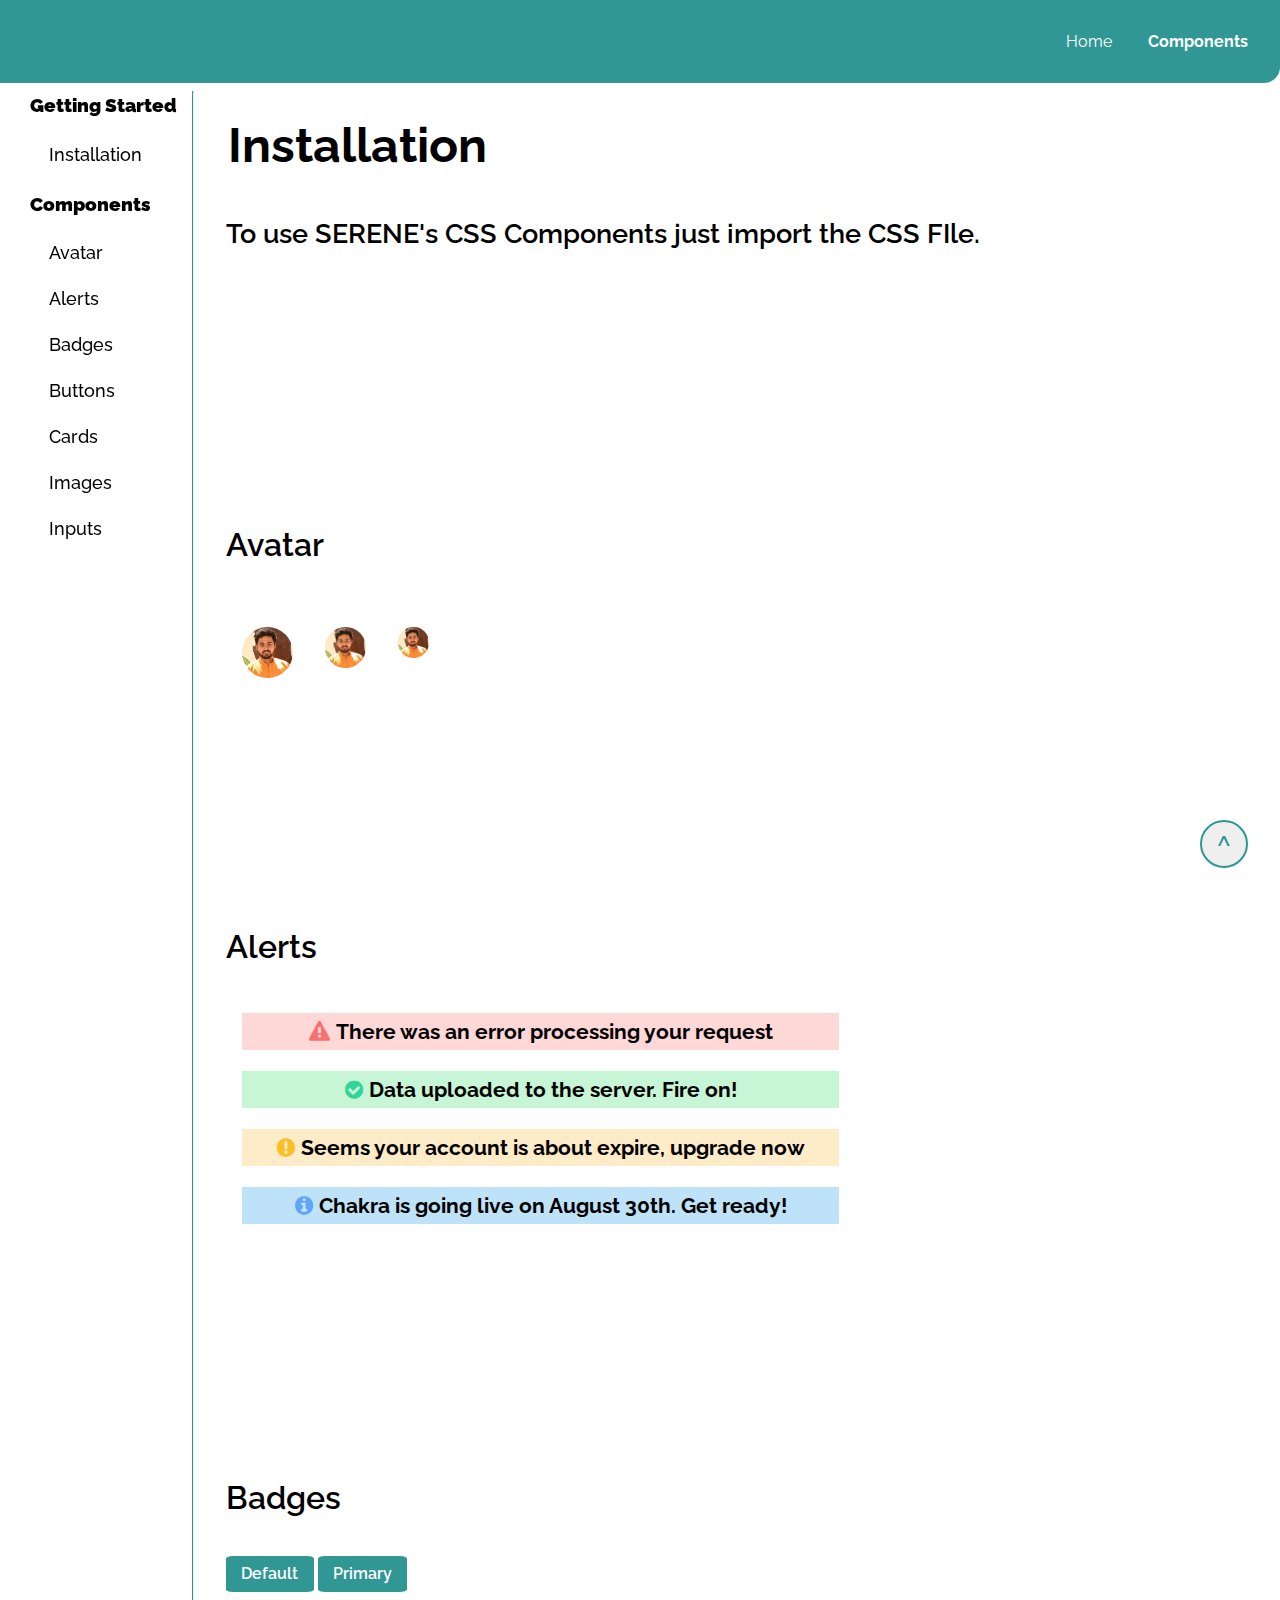
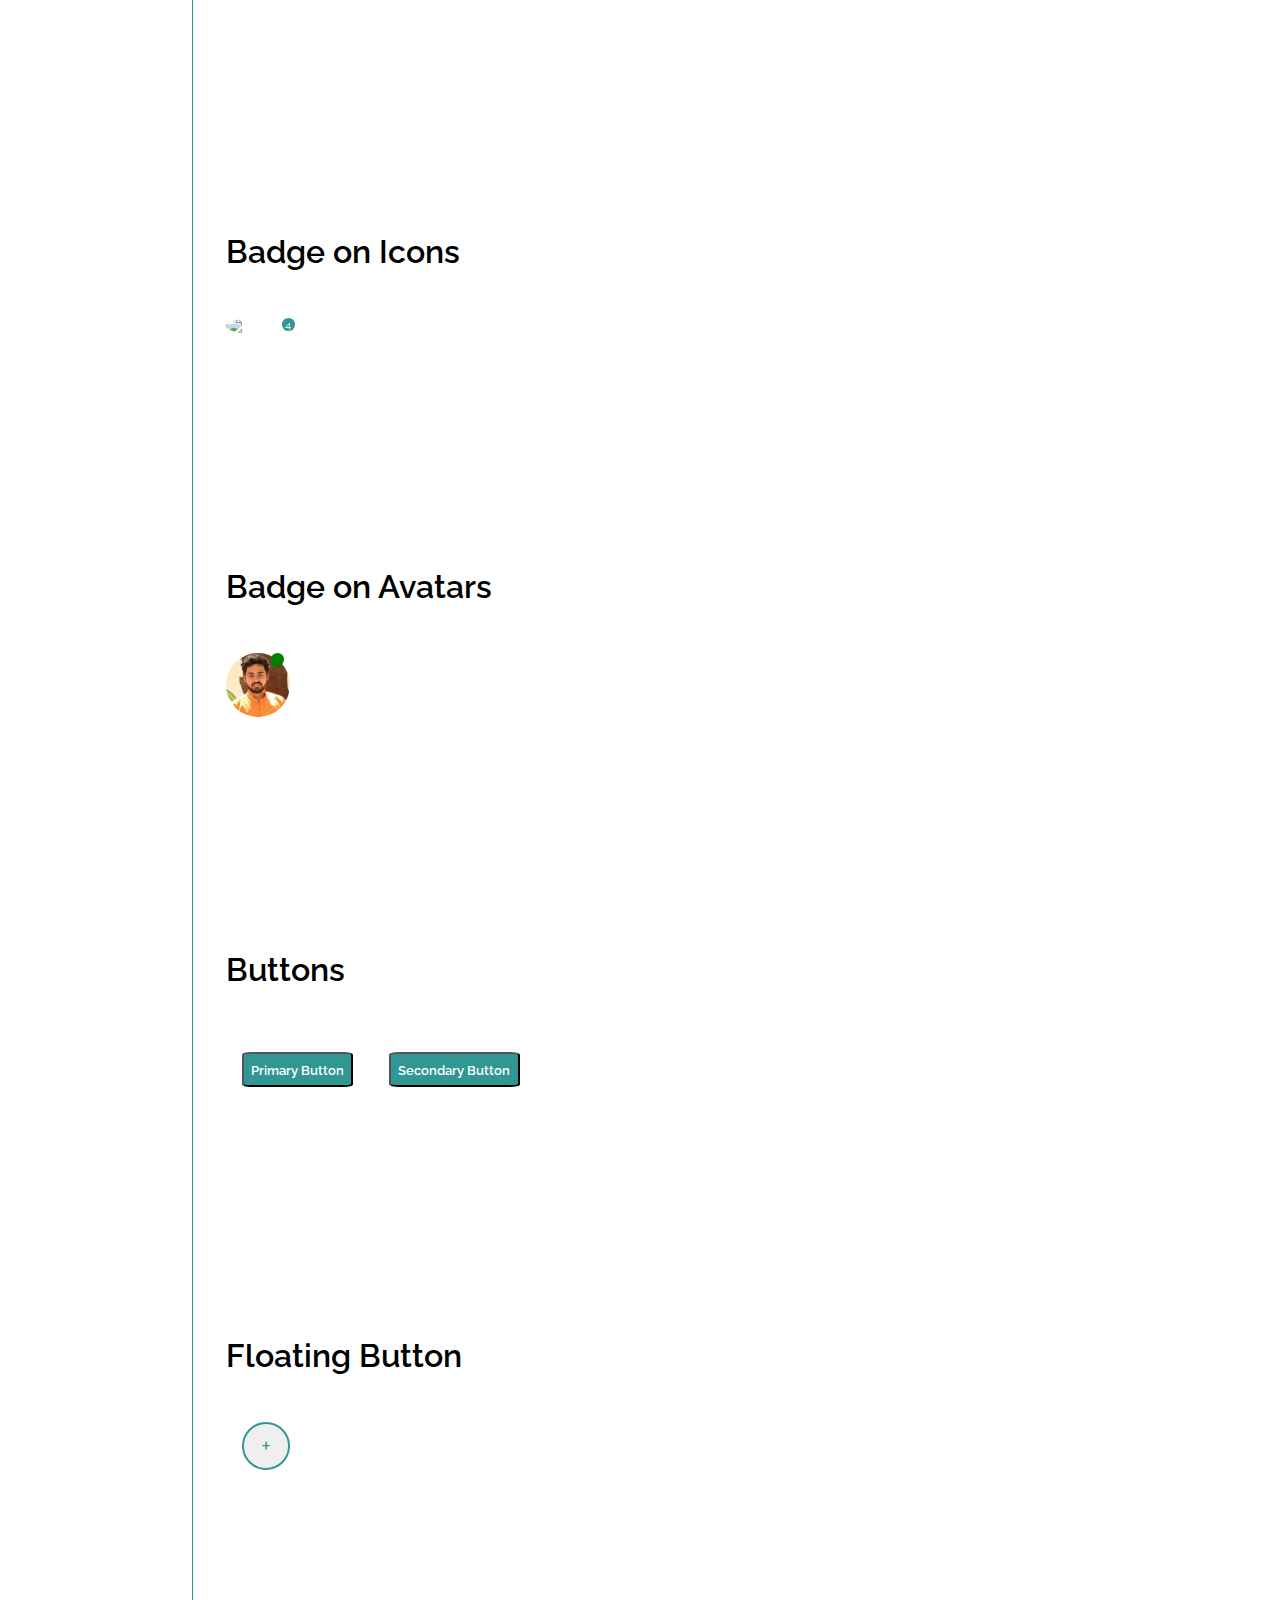
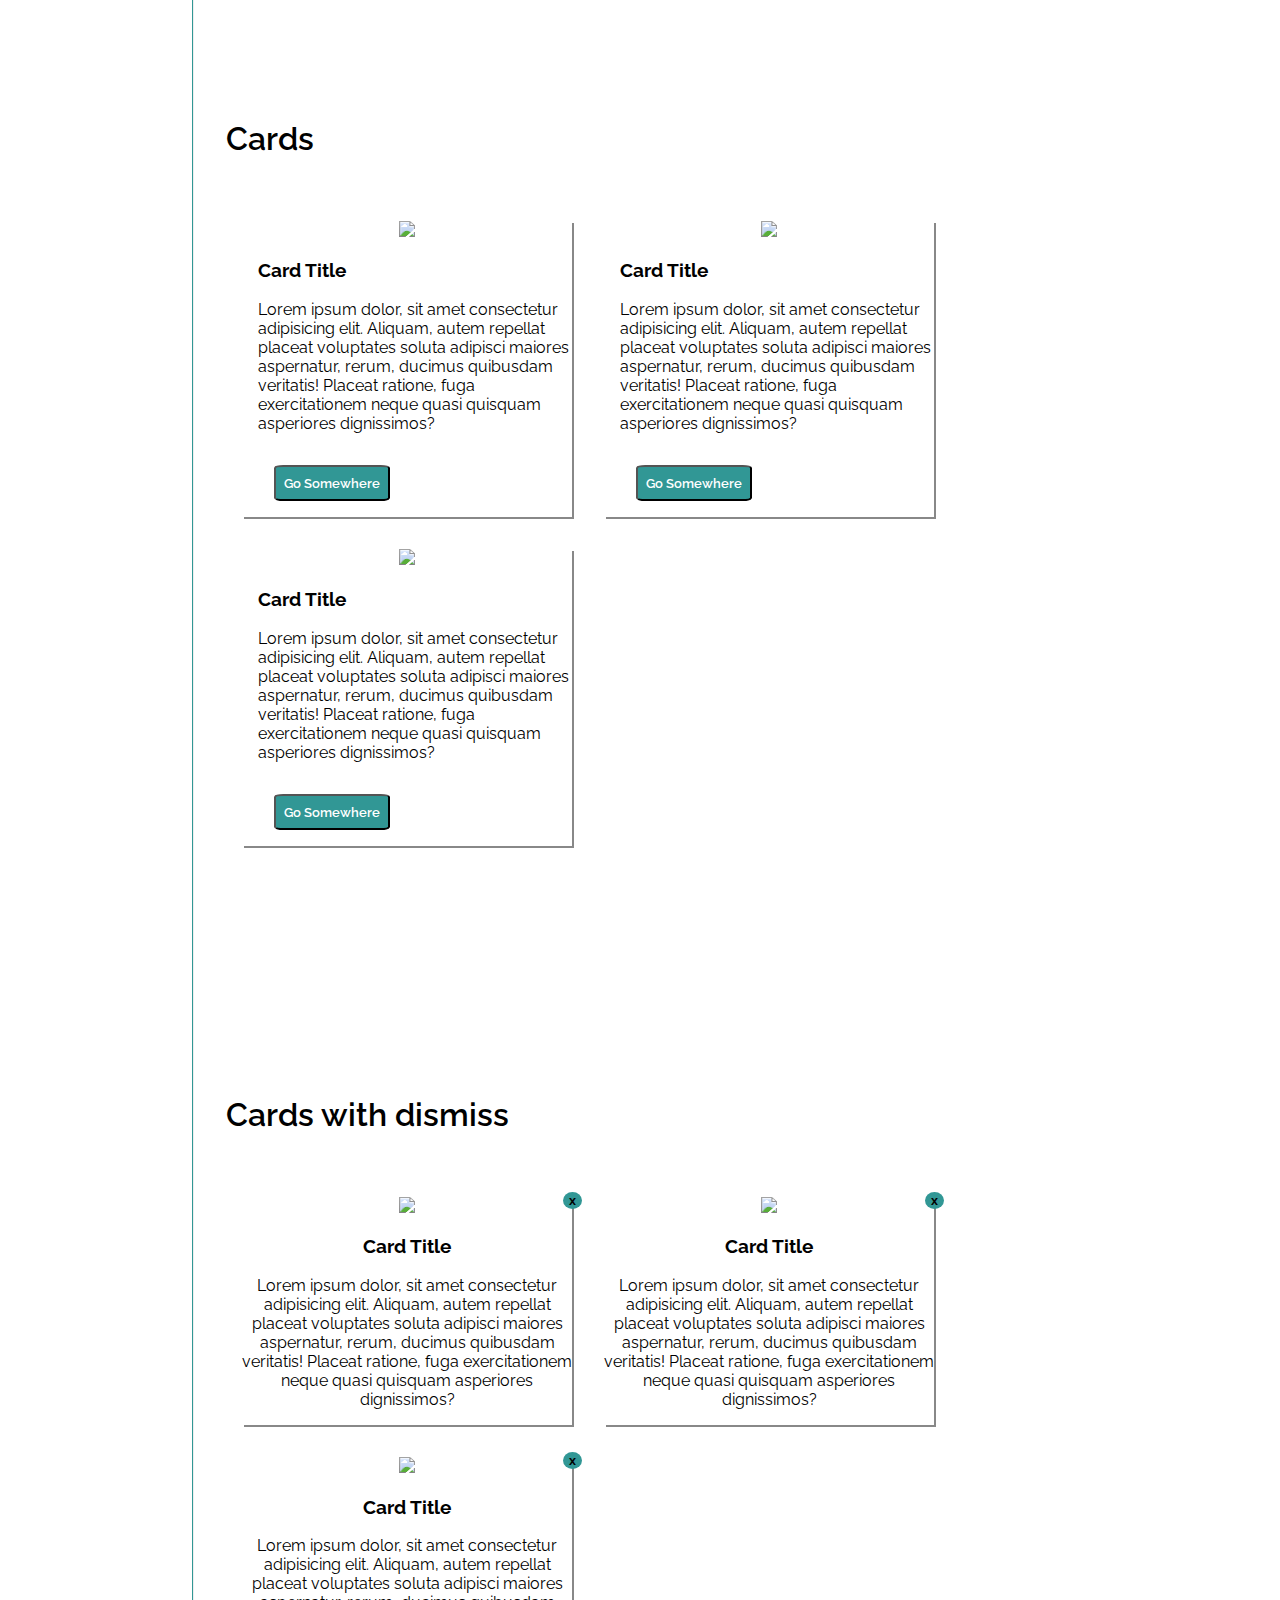
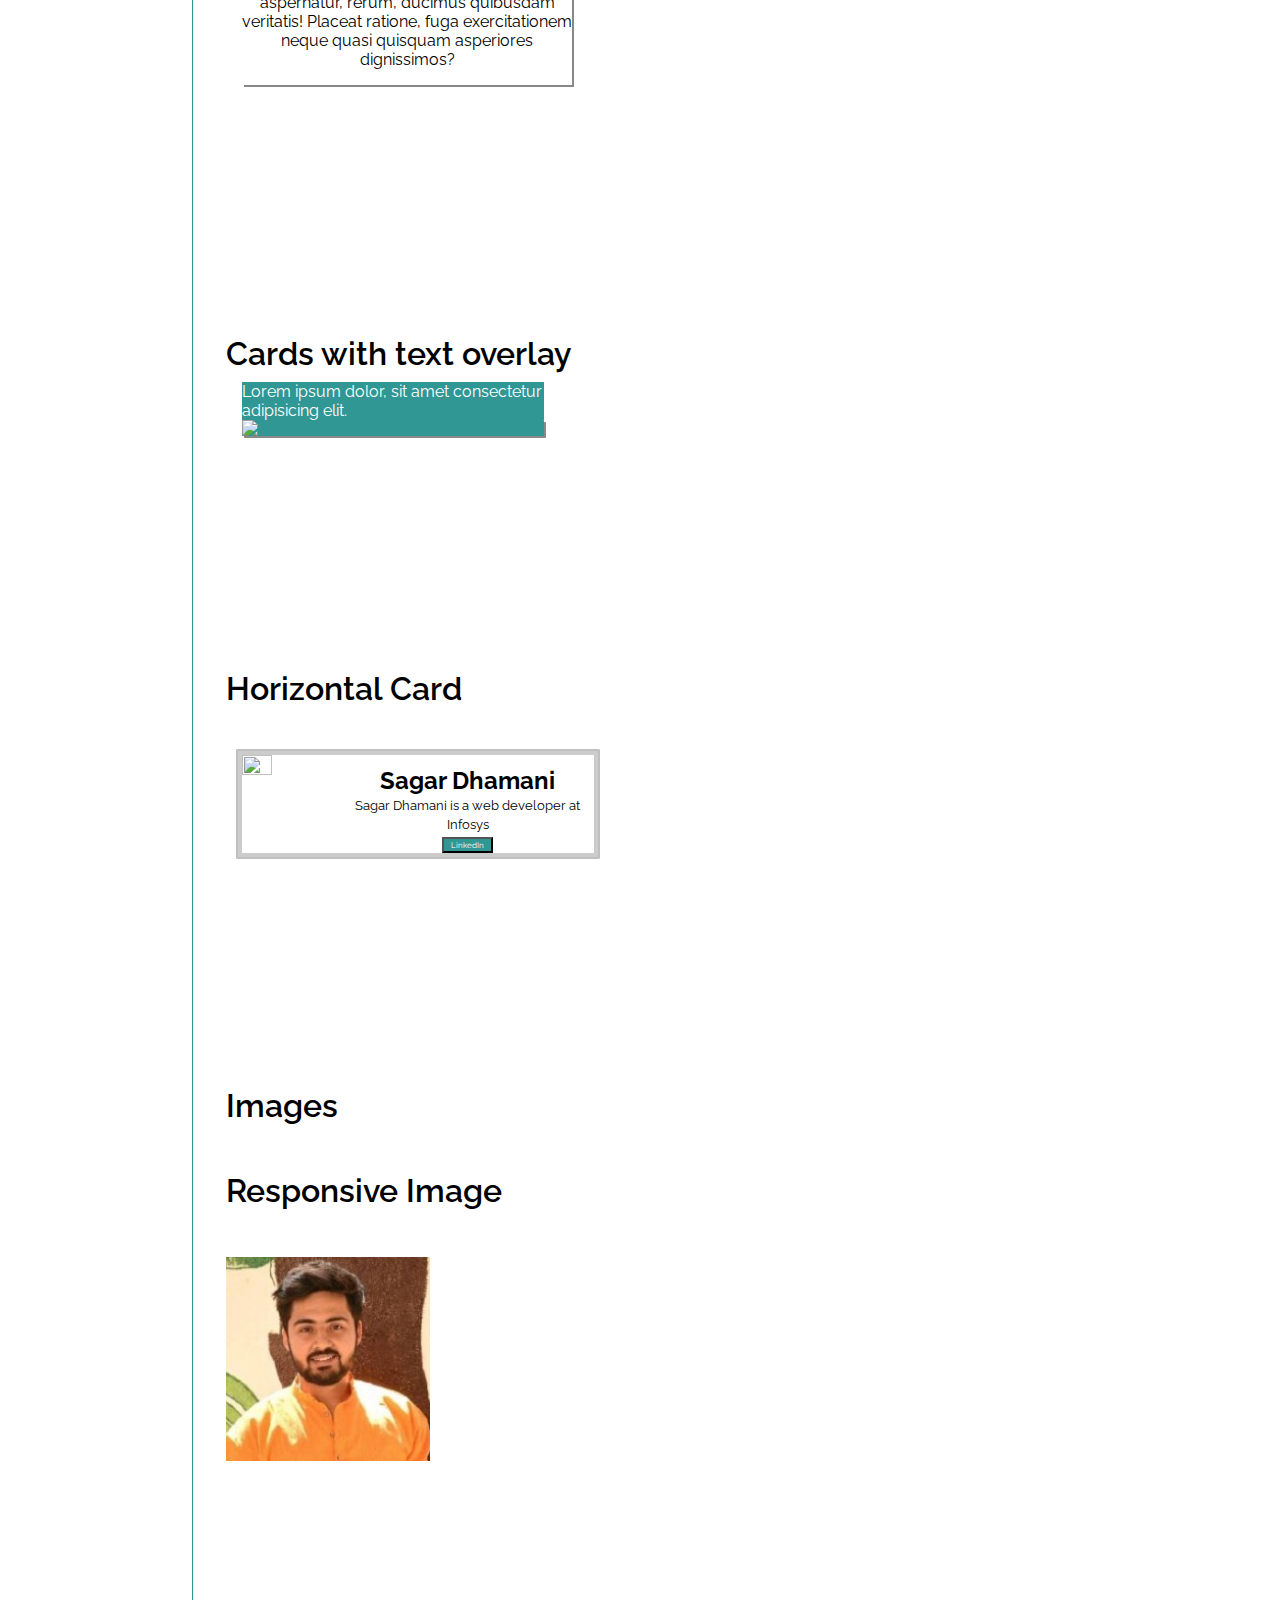
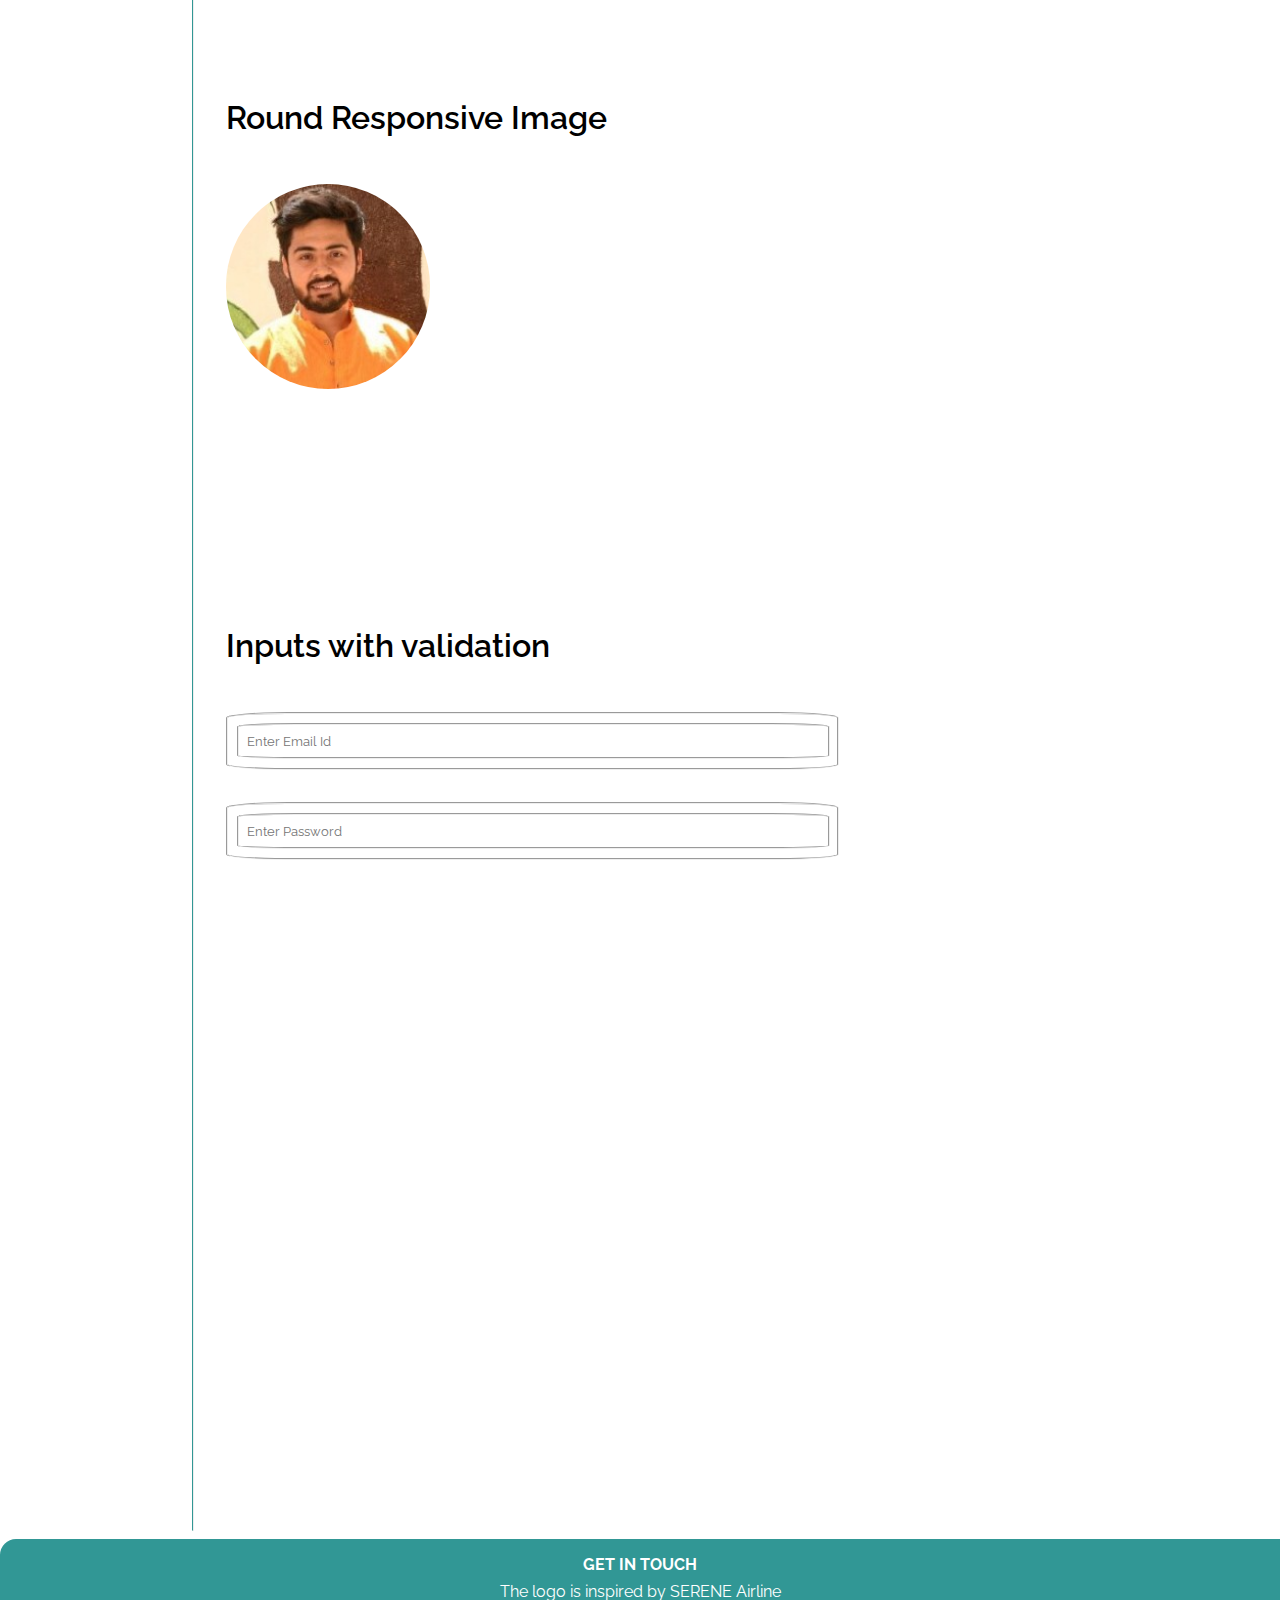
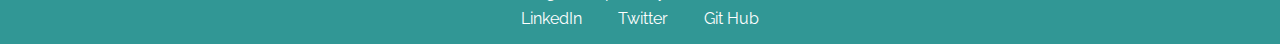
==== components.html @ 667e5117 "changed menu for desktop and mobile view" ====
<!DOCTYPE html>
<html lang="en">

<head>
  <meta charset="UTF-8" />
  <meta http-equiv="X-UA-Compatible" content="IE=edge" />
  <meta name="viewport" content="width=device-width, initial-scale=1.0" />
  <title>Components</title>
  <link href="styles.css" rel="stylesheet" />
  <link rel="stylesheet" href="https://cdnjs.cloudflare.com/ajax/libs/font-awesome/4.7.0/css/font-awesome.min.css" />
  <link rel="preconnect" href="https://fonts.gstatic.com" />
  <link href="https://fonts.googleapis.com/css2?family=Raleway:wght@300&display=swap" rel="stylesheet" />

</head>

<body>
  <div class="grid-container">
    <div class="mobile-view">
    <div class="menu"  id="menu">
      <div class="menu-heading">Getting Started</div>
      <ul class="menu-list">
        <li class="menu-list-item" id="installation">Installation</li>
      </ul>
      <div class="menu-heading">Components</div>
      <ul class="menu-list">
        <li class="menu-list-item" id="avatars">Avatar</li>
        <li class="menu-list-item" id="alerts">Alerts</li>
        <li class="menu-list-item" id="badges">Badges</li>
        <li class="menu-list-item" id="buttons">Buttons</li>
        <li class="menu-list-item" id="cards">Cards</li>
        <li class="menu-list-item" id="images">Images</li>
        <li class="menu-list-item" id="inputs">Inputs</li>
      </ul>
    </div>
  </div>
    <div class="menu"  id="menu">
      <div class="menu-heading">Getting Started</div>
      <ul class="menu-list">
        <li class="menu-list-item" id="menu-installation">Installation</li>
      </ul>
      <div class="menu-heading">Components</div>
      <ul class="menu-list">
        <li class="menu-list-item" id="menu-avatars">Avatar</li>
        <li class="menu-list-item" id="menu-alerts">Alerts</li>
        <li class="menu-list-item" id="menu-badges">Badges</li>
        <li class="menu-list-item" id="menu-buttons">Buttons</li>
        <li class="menu-list-item" id="menu-cards">Cards</li>
        <li class="menu-list-item" id="menu-images">Images</li>
        <li class="menu-list-item" id="menu-inputs">Inputs</li>
      </ul>
    </div>
    <nav class="navigation">
      <div class="container" id="ham-container" onclick="myFunction(this)">
        <div class="bar1"></div>
        <div class="bar2"></div>
        <div class="bar3"></div>
      </div>
      <ul class="list-no-bullets nav-pills">
        <li class="list-item-inline">
          <a class="link " href="/">Home</a>
        </li>
        <li class="list-item-inline">
          <a class="link link-active" href="/components.html">Components</a>
        </li> 
      </ul>
    </nav>
    <hr class="vl" width="2" size="500">
    <div class="content">
      <div class="installation">
        <h1 class="installation-heading">Installation</h1>
        <p class="installation-text">To use SERENE's CSS Components just import the CSS FIle.</p>
        <iframe class="iframes" id="myFrame"
          src="https://carbon.now.sh/embed?bg=rgba%28255%2C255%2C255%2C1%29&t=seti&wt=none&l=auto&ds=true&dsyoff=20px&dsblur=68px&wc=true&wa=false&pv=0px&ph=0px&ln=false&fl=1&fm=Hack&fs=14px&lh=133%25&si=false&es=2x&wm=false&code=%2540import%2520%2522https%253A%252F%252Fserene-ui.netlify.app%252F%252Fstyles.css%2522%253B"
          style="border:0; transform: scale(1); font-size: xx-large; color: red;;"
          sandbox="allow-scripts allow-same-origin">
        </iframe>
      </div>
      <h2 class="components-heading">Avatar</h2>

      <div class="avatars">
        <img class="avatar-xxl" src="./Images/profile-photo.jpg" />
        <img class="avatar-xl" src="./Images/profile-photo.jpg" />
        <img class="avatar-l" src="./Images/profile-photo.jpg" />
      </div>

      <iframe class="iframes"
        src="https://carbon.now.sh/embed?bg=rgba%28255%2C255%2C255%2C1%29&t=seti&wt=none&l=auto&ds=true&dsyoff=20px&dsblur=68px&wc=true&wa=false&pv=0px&ph=0px&ln=false&fl=1&fm=Hack&fs=14px&lh=133%25&si=false&es=2x&wm=false&code=%2520%2509%253Cdiv%2520class%253D%2522avatars%2522%2520%253E%250A%2520%2520%2520%2520%2520%2520%2520%2520%2520%253Cimg%2520class%253D%2522avatar-xxl%2522%2520src%253D%2522.%252FImages%252Fprofile-photo.jpg%2522%2520%252F%253E%250A%2520%2520%2520%2520%2520%2520%2520%2520%2520%253Cimg%2520class%253D%2522avatar-xl%2522%2520src%253D%2522.%252FImages%252Fprofile-photo.jpg%2522%2520%252F%253E%250A%2520%2520%2520%2520%2520%2520%2520%2520%2520%253Cimg%2520class%253D%2522avatar-l%2522%2520src%253D%2522.%252FImages%252Fprofile-photo.jpg%2522%2520%252F%253E%250A%2520%2520%2520%2520%253C%252Fdiv%253E"
        style=" border:0; transform: scale(1); overflow:hidden;"
        sandbox="allow-scripts allow-same-origin">
      </iframe>

      <h2 class="components-heading">Alerts</h2>
      <div>
        <div class="alert">
          <h3 class="alert-error">
            <i class="fa fa-exclamation-triangle" style="color: #f87171; padding-right: 1%" aria-hidden="true">
            </i>There was an error processing your request
          </h3>
        </div>
        <div class="alert">
          <h3 class="alert-success">
            <i class="fa fa-check-circle" style="color: #34d399; padding-right: 1%" aria-hidden="true"></i>Data uploaded
            to
            the server. Fire on!
          </h3>
        </div>
        <div class="alert">
          <h3 class="alert-warning">
            <i class="fa fa-exclamation-circle" style="color: #fbbf24; padding-right: 1%" aria-hidden="true"></i>Seems
            your
            account is about expire, upgrade now
          </h3>
        </div>
        <div class="alert">
          <h3 class="alert-info">
            <i class="fa fa-info-circle" style="color: #60a5fa; padding-right: 1%" aria-hidden="true"></i>Chakra is
            going
            live on August 30th. Get ready!
          </h3>
        </div>
      </div>

      <iframe class="iframes"
        src="https://carbon.now.sh/embed?bg=rgba%28255%2C255%2C255%2C1%29&t=seti&wt=none&l=auto&ds=true&dsyoff=20px&dsblur=68px&wc=true&wa=false&pv=0px&ph=0px&ln=false&fl=1&fm=Hack&fs=13.5px&lh=133%25&si=false&es=2x&wm=false&code=%2520%253Cdiv%253E%250A%2520%2520%2520%2520%2520%2520%2520%2520%253Cdiv%2520class%253D%2522alert%2522%253E%250A%2520%2520%2520%2520%2520%2520%2520%2520%2520%2520%253Ch3%2520class%253D%2522alert-error%2522%253E%250A%2520%2520%2520%2520%2520%2520%2520%2520%2520%2520%2520%2520%253Ci%2520class%253D%2522fa%2520fa-exclamation-triangle%2522%2520style%253D%2522color%253A%2520%2523f87171%253B%2520padding-right%253A%25201%2525%2522%2520aria-hidden%253D%2522true%2522%253E%250A%2520%2520%2520%2520%2520%2520%2520%2520%2520%2520%2520%2520%253C%252Fi%253EThere%2520was%2520an%2520error%2520processing%2520your%2520request%250A%2520%2520%2520%2520%2520%2520%2520%2520%2520%2520%253C%252Fh3%253E%250A%2520%2520%2520%2520%2520%2520%2520%2520%253C%252Fdiv%253E%250A%2520%2520%2520%2520%2520%2520%2520%2520%253Cdiv%2520class%253D%2522alert%2522%253E%250A%2520%2520%2520%2520%2520%2520%2520%2520%2520%2520%253Ch3%2520class%253D%2522alert-success%2522%253E%250A%2520%2520%2520%2520%2520%2520%2520%2520%2520%2520%2520%2520%253Ci%2520class%253D%2522fa%2520fa-check-circle%2522%2520style%253D%2522color%253A%2520%252334d399%253B%2520padding-right%253A%25201%2525%2522%2520aria-hidden%253D%2522true%2522%253E%253C%252Fi%253EData%2520uploaded%250A%2520%2520%2520%2520%2520%2520%2520%2520%2520%2520%2520%2520to%250A%2520%2520%2520%2520%2520%2520%2520%2520%2520%2520%2520%2520the%2520server.%2520Fire%2520on%21%250A%2520%2520%2520%2520%2520%2520%2520%2520%2520%2520%253C%252Fh3%253E%250A%2520%2520%2520%2520%2520%2520%2520%2520%253C%252Fdiv%253E%250A%2520%2520%2520%2520%2520%2520%2520%2520%253Cdiv%2520class%253D%2522alert%2522%253E%250A%2520%2520%2520%2520%2520%2520%2520%2520%2520%2520%253Ch3%2520class%253D%2522alert-warning%2522%253E%250A%2520%2520%2520%2520%2520%2520%2520%2520%2520%2520%2520%2520%253Ci%2520class%253D%2522fa%2520fa-exclamation-circle%2522%2520style%253D%2522color%253A%2520%2523fbbf24%253B%2520padding-right%253A%25201%2525%2522%2520aria-hidden%253D%2522true%2522%253E%253C%252Fi%253ESeems%250A%2520%2520%2520%2520%2520%2520%2520%2520%2520%2520%2520%2520your%250A%2520%2520%2520%2520%2520%2520%2520%2520%2520%2520%2520%2520account%2520is%2520about%2520expire%252C%2520upgrade%2520now%250A%2520%2520%2520%2520%2520%2520%2520%2520%2520%2520%253C%252Fh3%253E%250A%2520%2520%2520%2520%2520%2520%2520%2520%253C%252Fdiv%253E%250A%2520%2520%2520%2520%2520%2520%2520%2520%253Cdiv%2520class%253D%2522alert%2522%253E%250A%2520%2520%2520%2520%2520%2520%2520%2520%2520%2520%253Ch3%2520class%253D%2522alert-info%2522%253E%250A%2520%2520%2520%2520%2520%2520%2520%2520%2520%2520%2520%2520%253Ci%2520class%253D%2522fa%2520fa-info-circle%2522%2520style%253D%2522color%253A%2520%252360a5fa%253B%2520padding-right%253A%25201%2525%2522%2520aria-hidden%253D%2522true%2522%253E%253C%252Fi%253EChakra%2520is%250A%2520%2520%2520%2520%2520%2520%2520%2520%2520%2520%2520%2520going%250A%2520%2520%2520%2520%2520%2520%2520%2520%2520%2520%2520%2520live%2520on%2520August%252030th.%2520Get%2520ready%21%250A%2520%2520%2520%2520%2520%2520%2520%2520%2520%2520%253C%252Fh3%253E%250A%2520%2520%2520%2520%2520%2520%2520%2520%253C%252Fdiv%253E%250A%2520%2520%2520%2520%2520%2520%253C%252Fdiv%253E"
        style=" border:0; transform: scale(1); overflow:hidden;"
        sandbox="allow-scripts allow-same-origin">
      </iframe>


      <h2 class="components-heading">Badges</h2>

      <div>
        <div class="badges">
          <span class="badge">Default</span>
          <span class="badge">Primary</span>
        </div>

        <iframe class="iframes"
          src="https://carbon.now.sh/embed?bg=rgba%28255%2C255%2C255%2C1%29&t=seti&wt=none&l=auto&ds=true&dsyoff=20px&dsblur=68px&wc=true&wa=false&pv=0px&ph=0px&ln=false&fl=1&fm=Hack&fs=14px&lh=133%25&si=false&es=2x&wm=false&code=%2509%2509%253Cdiv%253E%250A%2520%2520%2520%2520%2520%2520%2520%2520%2520%2520%253Cspan%2520class%253D%2522badge%2522%253EDefault%253C%252Fspan%253E%250A%2520%2520%2520%2520%2520%2520%2520%2520%2520%2520%253Cspan%2520class%253D%2522badge%2522%253EPrimary%253C%252Fspan%253E%250A%2520%2520%2520%2520%2520%2520%2520%2520%253C%252Fdiv%253E"
          style=" border:0; transform: scale(1); overflow:hidden; height:75x"
          sandbox="allow-scripts allow-same-origin">
        </iframe>
      </div>


      <h2 class="components-heading">Badge on Icons</h2>


      <div class="badge-div">
        <img class="badge-icons" src="Images/icons8_shopping_cart_50px_1.png" />
        <span class="badge-on-icon">4</span>
      </div>
      <iframe class="iframes"
        src="https://carbon.now.sh/embed?bg=rgba%28255%2C255%2C255%2C1%29&t=seti&wt=none&l=auto&ds=true&dsyoff=20px&dsblur=68px&wc=true&wa=false&pv=0px&ph=0px&ln=false&fl=1&fm=Hack&fs=14px&lh=133%25&si=false&es=2x&wm=false&code=%2520%2520%2520%2509%2509%250A%2520%2520%2520%2520%2520%2520%2520%2520%2520%2520%253Cdiv%2520class%253D%2522badge-div%2522%253E%250A%2520%2520%2520%2520%2520%2520%2520%2520%2520%2520%2520%2520%253Cimg%2520class%253D%2522badge-icon%2520src%253D%2522Images%252Ficons8_shopping_cart_50px_1.png%2522%2520%252F%253E%250A%2520%2520%2520%2520%2520%2520%2520%2520%2520%2520%2520%2520%253Cspan%2520class%253D%2522badge-on-icon%2522%253E4%253C%252Fspan%253E%250A%2520%2520%2520%2520%2520%2520%2520%2520%2520%2520%253C%252Fdiv%253E%250A%2520%2520%2520%2520%2520%2520%2520%2520"
        style=" border:0; transform: scale(1); overflow:hidden;"
        sandbox="allow-scripts allow-same-origin">
      </iframe>



      <h2 class="components-heading">Badge on Avatars</h2>
      <div>
        <div class="badge-div">
          <img class="badge-icons" src="Images/profile-photo.jpg" />
          <span class="online-badge-on-icon">o</span>
        </div>

        <iframe class="iframes"
          src="https://carbon.now.sh/embed?bg=rgba%28255%2C255%2C255%2C1%29&t=seti&wt=none&l=auto&ds=true&dsyoff=20px&dsblur=68px&wc=true&wa=false&pv=0px&ph=0px&ln=false&fl=1&fm=Hack&fs=14px&lh=133%25&si=false&es=2x&wm=false&code=%2520%2520%2520%2509%2509%250A%2520%2520%2520%2520%2520%2520%2520%2520%2520%253Cdiv%2520class%253D%2522badge-div%2522%253E%250A%2520%2520%2520%2520%2520%2520%2520%2520%2520%2520%2520%2520%253Cimg%2520class%253D%2522badge-icons%2522%2520src%253D%2522Images%252Fprofile-photo.jpg%2522%2520%252F%253E%250A%2520%2520%2520%2520%2520%2520%2520%2520%2520%2520%2520%2520%253Cspan%2520class%253D%2522online-badge-on-icon%2522%253Eo%253C%252Fspan%253E%250A%2520%2520%2520%2520%2520%2520%2520%2520%2520%2520%253C%252Fdiv%253E%250A%2520%2520%2520%2520%2520%2520%2520%2520"
          style=" border:0; transform: scale(1); overflow:hidden;"
          sandbox="allow-scripts allow-same-origin">
        </iframe>
      </div>

      <h2 class="components-heading">Buttons</h2>
      <div>
        <button class="btn primary-button">Primary Button</button>
        <button class="btn seconday-button">Secondary Button</button>
      </div>

      <iframe class="iframes"
        src="https://carbon.now.sh/embed?bg=rgba%28255%2C255%2C255%2C1%29&t=seti&wt=none&l=auto&ds=true&dsyoff=20px&dsblur=68px&wc=true&wa=false&pv=0px&ph=0px&ln=false&fl=1&fm=Hack&fs=14px&lh=133%25&si=false&es=2x&wm=false&code=%2509%2509%253Cdiv%253E%250A%2520%2520%2520%2520%2520%2520%2520%2520%2520%2520%253Cbutton%2520class%253D%2522btn%2520primary-button%2522%253EPrimary%2520Button%253C%252Fbutton%253E%250A%2520%2520%2520%2520%2520%2520%2520%2520%2520%2520%253Cbutton%2520class%253D%2522btn%2520seconday-button%2522%253ESecondary%2520Button%253C%252Fbutton%253E%250A%2520%2520%2520%2520%2520%2520%2520%2520%253C%252Fdiv%253E"
        style=" border:0; transform: scale(1); overflow:hidden;"
        sandbox="allow-scripts allow-same-origin">
      </iframe>

      <h2 class="components-heading">Floating Button</h2>

      <div>
        <div class="floating-div">
          <button class="floating-button">+</button>
        </div>

        <iframe class="iframes"
          src="https://carbon.now.sh/embed?bg=rgba%28255%2C255%2C255%2C1%29&t=seti&wt=none&l=auto&ds=true&dsyoff=20px&dsblur=68px&wc=true&wa=false&pv=0px&ph=0px&ln=false&fl=1&fm=Hack&fs=14px&lh=133%25&si=false&es=2x&wm=false&code=%2520%2509%2509%253Cdiv%2520class%253D%2522floating-div%2522%253E%250A%2520%2520%2520%2520%2520%2520%2520%2520%2520%2520%253Cbutton%2520class%253D%2522floating-button%2522%253E%252B%253C%252Fbutton%253E%250A%2520%2520%2520%2520%2520%2520%2520%2520%253C%252Fdiv%253E"
          style=" border:0; transform: scale(1); overflow:hidden;"
          sandbox="allow-scripts allow-same-origin">
        </iframe>
      </div>

      <h2 class="components-heading">Cards</h2>

      <div class="cards">
        <div class="card">
          <img class="card-image" src="https://picsum.photos/id/237/536/354">
          <div class="card-content">
            <h3>Card Title</h3>
            <p class="card-data">Lorem ipsum dolor, sit amet consectetur adipisicing elit. Aliquam, autem repellat
              placeat
              voluptates soluta adipisci maiores aspernatur, rerum, ducimus quibusdam veritatis! Placeat ratione, fuga
              exercitationem neque quasi quisquam asperiores dignissimos?</p>
            <button class="btn card-button">Go Somewhere</button>
          </div>

        </div>
        <div class="card">
          <img class="card-image" src="https://picsum.photos/id/237/536/354">
          <div class="card-content">
            <h3>Card Title</h3>
            <p class="card-data">Lorem ipsum dolor, sit amet consectetur adipisicing elit. Aliquam, autem repellat
              placeat
              voluptates soluta adipisci maiores aspernatur, rerum, ducimus quibusdam veritatis! Placeat ratione, fuga
              exercitationem neque quasi quisquam asperiores dignissimos?</p>
            <button class="btn card-button">Go Somewhere</button>
          </div>
        </div>

        <div class="card">
          <img class="card-image" src="https://picsum.photos/id/237/536/354">
          <div class="card-content">
            <h3>Card Title</h3>
            <p class="card-data">Lorem ipsum dolor, sit amet consectetur adipisicing elit. Aliquam, autem repellat
              placeat
              voluptates soluta adipisci maiores aspernatur, rerum, ducimus quibusdam veritatis! Placeat ratione, fuga
              exercitationem neque quasi quisquam asperiores dignissimos?</p>
            <button class="btn card-button">Go Somewhere</button>
          </div>
        </div>
      </div>

      <iframe class="iframes"
        src="https://carbon.now.sh/embed?bg=rgba%28255%2C255%2C255%2C1%29&t=seti&wt=none&l=auto&ds=true&dsyoff=20px&dsblur=68px&wc=true&wa=false&pv=0px&ph=0px&ln=false&fl=1&fm=Hack&fs=13.5px&lh=133%25&si=false&es=2x&wm=false&code=%2520%2509%2520%2520%2520%253Cdiv%2520class%253D%2522cards%2522%253E%250A%2520%2520%2520%2520%2520%2520%2520%2520%253Cdiv%2520class%253D%2522card%2522%253E%250A%2520%2520%2520%2520%2520%2520%2520%2520%2520%2520%253Cimg%2520class%253D%2522card-image%2522%2520src%253D%2522https%253A%252F%252Fpicsum.photos%252Fid%252F237%252F536%252F354%2522%253E%250A%2520%2520%2520%2520%2520%2520%2520%2520%2520%2520%253Cdiv%2520class%253D%2522card-content%2522%253E%250A%2520%2520%2520%2520%2520%2520%2520%2520%2520%2520%2520%2520%253Ch3%253ECard%2520Title%253C%252Fh3%253E%250A%2520%2520%2520%2520%2520%2520%2520%2520%2520%2520%2520%2520%253Cp%2520class%253D%2522card-data%2522%253ELorem%2520ipsum%2520dolor%252C%2520sit%2520amet%2520consectetur%2520adipisicing%2520elit.%2520Aliquam%252C%2520autem%2520repellat%250A%2520%2520%2520%2520%2520%2520%2520%2520%2520%2520%2520%2520%2520%2520placeat%250A%2520%2520%2520%2520%2520%2520%2520%2520%2520%2520%2520%2520%2520%2520voluptates%2520soluta%2520adipisci%2520maiores%2520aspernatur%252C%2520rerum%252C%2520ducimus%2520quibusdam%2520veritatis%21%2520Placeat%2520ratione%252C%2520fuga%250A%2520%2520%2520%2520%2520%2520%2520%2520%2520%2520%2520%2520%2520%2520exercitationem%2520neque%2520quasi%2520quisquam%2520asperiores%2520dignissimos%253F%253C%252Fp%253E%250A%2520%2520%2520%2520%2520%2520%2520%2520%2520%2520%2520%2520%253Cbutton%2520class%253D%2522btn%2520card-button%2522%253EGo%2520Somewhere%253C%252Fbutton%253E%250A%2520%2520%2520%2520%2520%2520%2520%2520%2520%2520%253C%252Fdiv%253E%250A%250A%2520%2520%2520%2520%2520%2520%2520%2520%253C%252Fdiv%253E%250A%2520%2520%2520%2520%2520%2520%2520%2520%253Cdiv%2520class%253D%2522card%2522%253E%250A%2520%2520%2520%2520%2520%2520%2520%2520%2520%2520%253Cimg%2520class%253D%2522card-image%2522%2520src%253D%2522https%253A%252F%252Fpicsum.photos%252Fid%252F237%252F536%252F354%2522%253E%250A%2520%2520%2520%2520%2520%2520%2520%2520%2520%2520%253Cdiv%2520class%253D%2522card-content%2522%253E%250A%2520%2520%2520%2520%2520%2520%2520%2520%2520%2520%2520%2520%253Ch3%253ECard%2520Title%253C%252Fh3%253E%250A%2520%2520%2520%2520%2520%2520%2520%2520%2520%2520%2520%2520%253Cp%2520class%253D%2522card-data%2522%253ELorem%2520ipsum%2520dolor%252C%2520sit%2520amet%2520consectetur%2520adipisicing%2520elit.%2520Aliquam%252C%2520autem%2520repellat%250A%2520%2520%2520%2520%2520%2520%2520%2520%2520%2520%2520%2520%2520%2520placeat%250A%2520%2520%2520%2520%2520%2520%2520%2520%2520%2520%2520%2520%2520%2520voluptates%2520soluta%2520adipisci%2520maiores%2520aspernatur%252C%2520rerum%252C%2520ducimus%2520quibusdam%2520veritatis%21%2520Placeat%2520ratione%252C%2520fuga%250A%2520%2520%2520%2520%2520%2520%2520%2520%2520%2520%2520%2520%2520%2520exercitationem%2520neque%2520quasi%2520quisquam%2520asperiores%2520dignissimos%253F%253C%252Fp%253E%250A%2520%2520%2520%2520%2520%2520%2520%2520%2520%2520%2520%2520%253Cbutton%2520class%253D%2522btn%2520card-button%2522%253EGo%2520Somewhere%253C%252Fbutton%253E%250A%2520%2520%2520%2520%2520%2520%2520%2520%2520%2520%253C%252Fdiv%253E%250A%2520%2520%2520%2520%2520%2520%2520%2520%253C%252Fdiv%253E%250A%250A%2520%2520%2520%2520%2520%2520%2520%2520%253Cdiv%2520class%253D%2522card%2522%253E%250A%2520%2520%2520%2520%2520%2520%2520%2520%2520%2520%253Cimg%2520class%253D%2522card-image%2522%2520src%253D%2522https%253A%252F%252Fpicsum.photos%252Fid%252F237%252F536%252F354%2522%253E%250A%2520%2520%2520%2520%2520%2520%2520%2520%2520%2520%253Cdiv%2520class%253D%2522card-content%2522%253E%250A%2520%2520%2520%2520%2520%2520%2520%2520%2520%2520%2520%2520%253Ch3%253ECard%2520Title%253C%252Fh3%253E%250A%2520%2520%2520%2520%2520%2520%2520%2520%2520%2520%2520%2520%253Cp%2520class%253D%2522card-data%2522%253ELorem%2520ipsum%2520dolor%252C%2520sit%2520amet%2520consectetur%2520adipisicing%2520elit.%2520Aliquam%252C%2520autem%2520repellat%250A%2520%2520%2520%2520%2520%2520%2520%2520%2520%2520%2520%2520%2520%2520placeat%250A%2520%2520%2520%2520%2520%2520%2520%2520%2520%2520%2520%2520%2520%2520voluptates%2520soluta%2520adipisci%2520maiores%2520aspernatur%252C%2520rerum%252C%2520ducimus%2520quibusdam%2520veritatis%21%2520Placeat%2520ratione%252C%2520fuga%250A%2520%2520%2520%2520%2520%2520%2520%2520%2520%2520%2520%2520%2520%2520exercitationem%2520neque%2520quasi%2520quisquam%2520asperiores%2520dignissimos%253F%253C%252Fp%253E%250A%2520%2520%2520%2520%2520%2520%2520%2520%2520%2520%2520%2520%253Cbutton%2520class%253D%2522btn%2520card-button%2522%253EGo%2520Somewhere%253C%252Fbutton%253E%250A%2520%2520%2520%2520%2520%2520%2520%2520%2520%2520%253C%252Fdiv%253E%250A%2520%2520%2520%2520%2520%2520%2520%2520%253C%252Fdiv%253E%250A%2520%2520%2520%2520%2520%2520%253C%252Fdiv%253E"
        style=" border:0; transform: scale(1); overflow:hidden;"
        sandbox="allow-scripts allow-same-origin">
      </iframe>

      <h2 class="components-heading">Cards with dismiss</h2>

      <div class="cards">
        <div class="card">
          <button class="card-dismiss-btn">x</button>
          <img class="card-image" src="https://picsum.photos/id/237/536/354">
          <div>
            <h3 class="card-title">Card Title</h3>
            <p class="card-data">Lorem ipsum dolor, sit amet consectetur adipisicing elit. Aliquam, autem repellat
              placeat
              voluptates soluta adipisci maiores aspernatur, rerum, ducimus quibusdam veritatis! Placeat ratione, fuga
              exercitationem neque quasi quisquam asperiores dignissimos?</p>
          </div>
        </div>

        <div class="card">
          <button class="card-dismiss-btn">x</button>
          <img class="card-image" src="https://picsum.photos/id/237/536/354">
          <div>
            <h3 class="card-title">Card Title</h3>
            <p class="card-data">Lorem ipsum dolor, sit amet consectetur adipisicing elit. Aliquam, autem repellat
              placeat
              voluptates soluta adipisci maiores aspernatur, rerum, ducimus quibusdam veritatis! Placeat ratione, fuga
              exercitationem neque quasi quisquam asperiores dignissimos?</p>
          </div>
        </div>

        <div class="card">
          <button class="card-dismiss-btn">x</button>
          <img class="card-image" src="https://picsum.photos/id/237/536/354">
          <div>
            <h3 class="card-title">Card Title</h3>
            <p class="card-data">Lorem ipsum dolor, sit amet consectetur adipisicing elit. Aliquam, autem repellat
              placeat
              voluptates soluta adipisci maiores aspernatur, rerum, ducimus quibusdam veritatis! Placeat ratione, fuga
              exercitationem neque quasi quisquam asperiores dignissimos?</p>
          </div>
        </div>

      </div>

      <iframe class="iframes"
        src="https://carbon.now.sh/embed?bg=rgba%28255%2C255%2C255%2C1%29&t=seti&wt=none&l=auto&ds=true&dsyoff=20px&dsblur=68px&wc=true&wa=false&pv=0px&ph=0px&ln=false&fl=1&fm=Hack&fs=13.5px&lh=133%25&si=false&es=2x&wm=false&code=%2520%2520%2520%2520%2520%253Cdiv%2520class%253D%2522cards%2522%253E%250A%2520%2520%2520%2520%2520%2520%2520%2520%253Cdiv%2520class%253D%2522card%2522%253E%250A%2520%2520%2520%2520%2520%2520%2520%2520%2520%2520%253Cbutton%2520class%253D%2522card-dismiss-btn%2522%253Ex%253C%252Fbutton%253E%250A%2520%2520%2520%2520%2520%2520%2520%2520%2520%2520%253Cimg%2520class%253D%2522card-image%2522%2520src%253D%2522https%253A%252F%252Fpicsum.photos%252Fid%252F237%252F536%252F354%2522%253E%250A%2520%2520%2520%2520%2520%2520%2520%2520%2520%2520%253Cdiv%253E%250A%2520%2520%2520%2520%2520%2520%2520%2520%2520%2520%2520%2520%253Ch3%2520class%253D%2522card-title%2522%253ECard%2520Title%253C%252Fh3%253E%250A%2520%2520%2520%2520%2520%2520%2520%2520%2520%2520%2520%2520%253Cp%2520class%253D%2522card-data%2522%253ELorem%2520ipsum%2520dolor%252C%2520sit%2520amet%2520consectetur%2520adipisicing%2520elit.%2520Aliquam%252C%2520autem%2520repellat%250A%2520%2520%2520%2520%2520%2520%2520%2520%2520%2520%2520%2520%2520%2520placeat%250A%2520%2520%2520%2520%2520%2520%2520%2520%2520%2520%2520%2520%2520%2520voluptates%2520soluta%2520adipisci%2520maiores%2520aspernatur%252C%2520rerum%252C%2520ducimus%2520quibusdam%2520veritatis%21%2520Placeat%2520ratione%252C%2520fuga%250A%2520%2520%2520%2520%2520%2520%2520%2520%2520%2520%2520%2520%2520%2520exercitationem%2520neque%2520quasi%2520quisquam%2520asperiores%2520dignissimos%253F%253C%252Fp%253E%250A%2520%2520%2520%2520%2520%2520%2520%2520%2520%2520%253C%252Fdiv%253E%250A%2520%2520%2520%2520%2520%2520%2520%2520%253C%252Fdiv%253E%250A%250A%2520%2520%2520%2520%2520%2520%2520%2520%253Cdiv%2520class%253D%2522card%2522%253E%250A%2520%2520%2520%2520%2520%2520%2520%2520%2520%2520%253Cbutton%2520class%253D%2522card-dismiss-btn%2522%253Ex%253C%252Fbutton%253E%250A%2520%2520%2520%2520%2520%2520%2520%2520%2520%2520%253Cimg%2520class%253D%2522card-image%2522%2520src%253D%2522https%253A%252F%252Fpicsum.photos%252Fid%252F237%252F536%252F354%2522%253E%250A%2520%2520%2520%2520%2520%2520%2520%2520%2520%2520%253Cdiv%253E%250A%2520%2520%2520%2520%2520%2520%2520%2520%2520%2520%2520%2520%253Ch3%2520class%253D%2522card-title%2522%253ECard%2520Title%253C%252Fh3%253E%250A%2520%2520%2520%2520%2520%2520%2520%2520%2520%2520%2520%2520%253Cp%2520class%253D%2522card-data%2522%253ELorem%2520ipsum%2520dolor%252C%2520sit%2520amet%2520consectetur%2520adipisicing%2520elit.%2520Aliquam%252C%2520autem%2520repellat%250A%2520%2520%2520%2520%2520%2520%2520%2520%2520%2520%2520%2520%2520%2520placeat%250A%2520%2520%2520%2520%2520%2520%2520%2520%2520%2520%2520%2520%2520%2520voluptates%2520soluta%2520adipisci%2520maiores%2520aspernatur%252C%2520rerum%252C%2520ducimus%2520quibusdam%2520veritatis%21%2520Placeat%2520ratione%252C%2520fuga%250A%2520%2520%2520%2520%2520%2520%2520%2520%2520%2520%2520%2520%2520%2520exercitationem%2520neque%2520quasi%2520quisquam%2520asperiores%2520dignissimos%253F%253C%252Fp%253E%250A%2520%2520%2520%2520%2520%2520%2520%2520%2520%2520%253C%252Fdiv%253E%250A%2520%2520%2520%2520%2520%2520%2520%2520%253C%252Fdiv%253E%250A%250A%2520%2520%2520%2520%2520%2520%2520%2520%253Cdiv%2520class%253D%2522card%2522%253E%250A%2520%2520%2520%2520%2520%2520%2520%2520%2520%2520%253Cbutton%2520class%253D%2522card-dismiss-btn%2522%253Ex%253C%252Fbutton%253E%250A%2520%2520%2520%2520%2520%2520%2520%2520%2520%2520%253Cimg%2520class%253D%2522card-image%2522%2520src%253D%2522https%253A%252F%252Fpicsum.photos%252Fid%252F237%252F536%252F354%2522%253E%250A%2520%2520%2520%2520%2520%2520%2520%2520%2520%2520%253Cdiv%253E%250A%2520%2520%2520%2520%2520%2520%2520%2520%2520%2520%2520%2520%253Ch3%2520class%253D%2522card-title%2522%253ECard%2520Title%253C%252Fh3%253E%250A%2520%2520%2520%2520%2520%2520%2520%2520%2520%2520%2520%2520%253Cp%2520class%253D%2522card-data%2522%253ELorem%2520ipsum%2520dolor%252C%2520sit%2520amet%2520consectetur%2520adipisicing%2520elit.%2520Aliquam%252C%2520autem%2520repellat%250A%2520%2520%2520%2520%2520%2520%2520%2520%2520%2520%2520%2520%2520%2520placeat%250A%2520%2520%2520%2520%2520%2520%2520%2520%2520%2520%2520%2520%2520%2520voluptates%2520soluta%2520adipisci%2520maiores%2520aspernatur%252C%2520rerum%252C%2520ducimus%2520quibusdam%2520veritatis%21%2520Placeat%2520ratione%252C%2520fuga%250A%2520%2520%2520%2520%2520%2520%2520%2520%2520%2520%2520%2520%2520%2520exercitationem%2520neque%2520quasi%2520quisquam%2520asperiores%2520dignissimos%253F%253C%252Fp%253E%250A%2520%2520%2520%2520%2520%2520%2520%2520%2520%2520%253C%252Fdiv%253E%250A%2520%2520%2520%2520%2520%2520%2520%2520%253C%252Fdiv%253E%250A%250A%2520%2520%2520%2520%2520%2520%253C%252Fdiv%253E"
        style=" border:0; transform: scale(1); overflow:hidden;"
        sandbox="allow-scripts allow-same-origin">
      </iframe>
      <h2 class="components-heading">Cards with text overlay</h2>

      <div style="margin-left: 1rem;">
        <div class="text-overlay-card">
          <img class="text-overlay-image" src="https://picsum.photos/id/237/536/354">
          <p class="text-overlay-data">Lorem ipsum dolor, sit amet consectetur adipisicing elit. </p>
        </div>

        <iframe class="iframes"
          src="https://carbon.now.sh/embed?bg=rgba%28255%2C255%2C255%2C1%29&t=seti&wt=none&l=auto&ds=true&dsyoff=20px&dsblur=68px&wc=true&wa=false&pv=0px&ph=0px&ln=false&fl=1&fm=Hack&fs=13.5px&lh=133%25&si=false&es=2x&wm=false&code=%2509%2509%253Cdiv%2520class%253D%2522text-overlay-card%2522%253E%250A%2520%2520%2520%2520%2520%2520%2520%2520%2520%2520%253Cimg%2520class%253D%2522text-overlay-image%2522%2520src%253D%2522https%253A%252F%252Fpicsum.photos%252Fid%252F237%252F536%252F354%2522%253E%250A%2520%2520%2520%2520%2520%2520%2520%2520%2520%2520%253Cp%2520class%253D%2522text-overlay-data%2522%253ELorem%2520ipsum%2520dolor%252C%2520sit%2520amet%2520consectetur%2520adipisicing%2520elit.%253C%252Fp%253E%250A%2520%2520%2520%2520%2520%2520%2520%2520%253C%252Fdiv%253E"
          style=" border:0; transform: scale(1); overflow:hidden;"
          sandbox="allow-scripts allow-same-origin">
        </iframe>
      </div>



      <h2 class="components-heading">Horizontal Card</h2>
      <div style="margin-left: 1rem;">
        <div class="horizontal-card">
          <img class="horizontal-card-image"
            src="https://media-exp1.licdn.com/dms/image/C5103AQECFC3z2zpUDA/profile-displayphoto-shrink_200_200/0/1567565758065?e=1620864000&v=beta&t=IqKX71cxqMAx4Dho1l-E2SWsduT8WNooD384sCXHm8Q">
          <div class="horizontal-data">
            <h2 class="horizontal-card-heading">Sagar Dhamani</h3>
              <small>Sagar Dhamani is a web developer at Infosys </small>
            </h2>
            <div>
              <button class="horizontal-card-btn">
                LinkedIn</button>
            </div>
          </div>
        </div>



      </div>

      <iframe class="iframes"
        src="https://carbon.now.sh/embed?bg=rgba%28255%2C255%2C255%2C1%29&t=seti&wt=none&l=auto&ds=true&dsyoff=20px&dsblur=68px&wc=true&wa=false&pv=0px&ph=0px&ln=false&fl=1&fm=Hack&fs=13.5px&lh=133%25&si=false&es=2x&wm=false&code=%250A%2520%2520%2520%2520%2520%2520%253Cdiv%2520class%253D%2522horizontal-card%2522%253E%250A%2520%2520%2520%2520%2520%2520%2520%2520%253Cimg%2520class%253D%2522horizontal-card-image%2522%250A%2520%2520%2520%2520%2520%2520%2520%2520%2520%2520src%253D%2522https%253A%252F%252Fmedia-exp1.licdn.com%252Fdms%252Fimage%252FC5103AQECFC3z2zpUDA%252Fprofile-displayphoto-%2509%2509%2520%2520%2520%2520%2520%2520%2520%2520%2520%2520%2520%2520%2520%2520%2520%2520shrink_200_200%252F0%252F1567565758065%253Fe%253D1620864000%2526v%253Dbeta%2526t%253DIqKX71cxqMAx4Dho1l-%2520%2520%2520%2520%2520%2520%2520%2520%2520%2520%2520%2520%2520%2520%2520%2520%2520%2520%2520%2520%2520%2520%2520%2520%2520%2520%2520%2520%2520E2SWsduT8WNooD384sCXHm8Q%2522%253E%250A%2520%2520%2520%2520%2520%2520%2520%2520%253Cdiv%2520class%253D%2522horizontal-data%2522%253E%250A%2520%2520%2520%2520%2520%2520%2520%2520%2520%2520%253Ch2%2520class%253D%2522horizontal-card-heading%2522%253ESagar%2520Dhamani%253C%252Fh3%253E%250A%2520%2520%2520%2520%2520%2520%2520%2520%2520%2520%2520%2520%253Csmall%253ESagar%2520Dhamani%2520is%2520a%2520web%2520developer%2520at%2520Infosys%2520%253C%252Fsmall%253E%250A%2520%2520%2520%2520%2520%2520%2520%2520%2520%2520%253C%252Fh2%253E%250A%2520%2520%2520%2520%2520%2520%2520%2520%2520%2520%253Cdiv%253E%250A%2520%2520%2520%2520%2520%2520%2520%2520%2520%2520%2520%2520%253Cbutton%2520class%253D%2522horizontal-card-btn%2522%253E%250A%2520%2520%2520%2520%2520%2520%2520%2520%2520%2520%2520%2520%253Csmall%253ELinkedIn%253C%252Fsmall%253E%253C%252Fa%253E%253C%252Fbutton%253E%250A%2520%2520%2520%2520%2520%2520%2520%2520%2520%2520%253C%252Fdiv%253E%250A%2520%2520%2520%2520%2520%2520%2520%2520%253C%252Fdiv%253E%250A%2520%2520%2520%2520%2520%2520%253C%252Fdiv%253E"
        style=" border:0; transform: scale(1); overflow:hidden;"
        sandbox="allow-scripts allow-same-origin">
      </iframe>

      <h2 class="components-heading">Images</h2>
      <div>
        <h2 class="components-heading">Responsive Image</h2>
        <div>
          <img class="responsive-img" src="Images/profile-photo.jpg" />
        </div>
        <iframe class="iframes"
          src="https://carbon.now.sh/embed?bg=rgba%28255%2C255%2C255%2C1%29&t=seti&wt=none&l=auto&ds=true&dsyoff=20px&dsblur=68px&wc=true&wa=false&pv=0px&ph=0px&ln=false&fl=1&fm=Hack&fs=13.5px&lh=133%25&si=false&es=2x&wm=false&code=%2520%2520%2520%2520%2520%2520%2520%2520%253Cdiv%253E%250A%2520%2520%2520%2520%2520%2520%2520%2520%2520%2520%253Cimg%2520class%253D%2522responsive-img%2522%2520src%253D%2522Images%252Fprofile-photo.jpg%2522%2520%252F%253E%250A%2520%2520%2520%2520%2520%2520%2520%2520%253C%252Fdiv%253E"
          style=" border:0; transform: scale(1); overflow:hidden;"
          sandbox="allow-scripts allow-same-origin">
        </iframe>
        <h2 class="components-heading">Round Responsive Image</h2>
        <div>
          <img class="round-responsive-img" src="Images/profile-photo.jpg" />
        </div>
        <iframe class="iframes"
          src="https://carbon.now.sh/embed?bg=rgba%28255%2C255%2C255%2C1%29&t=seti&wt=none&l=auto&ds=true&dsyoff=20px&dsblur=68px&wc=true&wa=false&pv=0px&ph=0px&ln=false&fl=1&fm=Hack&fs=13.5px&lh=133%25&si=false&es=2x&wm=false&code=%2509%2509%253Cdiv%253E%250A%2520%2520%2520%2520%2520%2520%2520%2520%2520%2520%253Cimg%2520class%253D%2522round-responsive-img%2522%2520src%253D%2522Images%252Fprofile-photo.jpg%2522%2520%252F%253E%250A%2520%2520%2520%2520%2520%2520%2520%2520%253C%252Fdiv%253E"
          style=" border:0; transform: scale(1); overflow:hidden;"
          sandbox="allow-scripts allow-same-origin">
        </iframe>
      </div>

      <h2 class="components-heading">Inputs with validation</h2>
      <div>
        <div class="input-outer-div">
          <input class="input-div" placeholder="Enter Email Id" type="email" required>
        </div>
        <div class="input-outer-div">
          <input class="input-div" placeholder="Enter Password" type="password" required>
        </div>
      </div>

      <iframe
        src="https://carbon.now.sh/embed?bg=rgba%28255%2C255%2C255%2C1%29&t=seti&wt=none&l=auto&ds=true&dsyoff=20px&dsblur=68px&wc=true&wa=false&pv=0px&ph=0px&ln=false&fl=1&fm=Hack&fs=13.5px&lh=133%25&si=false&es=2x&wm=false&code=%2509%2520%2520%253Cdiv%253E%250A%2520%2520%2520%2520%2520%2520%2520%2520%253Cdiv%2520class%253D%2522input-outer-div%2522%253E%250A%2520%2520%2520%2520%2520%2520%2520%2520%2520%2520%253Cinput%2520class%253D%2522input-div%2522%2520placeholder%253D%2522Enter%2520Email%2520Id%2522%2520type%253D%2522email%2522%2520required%253E%250A%2520%2520%2520%2520%2520%2520%2520%2520%253C%252Fdiv%253E%250A%2520%2520%2520%2520%2520%2520%2520%2520%253Cdiv%2520class%253D%2522input-outer-div%2522%253E%250A%2520%2520%2520%2520%2520%2520%2520%2520%2520%2520%253Cinput%2520class%253D%2522input-div%2522%2520placeholder%253D%2522Enter%2520Password%2522%2520type%253D%2522password%2522%2520required%253E%250A%2520%2520%2520%2520%2520%2520%2520%2520%253C%252Fdiv%253E%250A%2520%2520%2520%2520%2520%2520%253C%252Fdiv%253E"
        style=" border:0; transform: scale(1); overflow:hidden;"
        sandbox="allow-scripts allow-same-origin">
      </iframe>
    </div>
  </div>
  </div> 
  <footer class="footer-components ">
    <div class="footer-header">GET IN TOUCH</div>
    <p class="footer-text">The logo is inspired by SERENE Airline</p>
    <ul class="list-no-bullets">
      <li class="list-item-inline">
        <a class="link " href="https://www.linkedin.com/in/sagar-dhamani-a8b066114/">LinkedIn</a>
      </li>
      <li class="list-item-inline">
        <a class="link" href="https://twitter.com/SagarDhamani1">Twitter</a>
      </li>
      <li class="list-item-inline">
        <a class="link" href="https://github.com/sdhamani">Git Hub</a>
      </li>
    </ul>
  </footer>
  <div>
    <button class="floating-button-lib" id="floating-button-lib">^</button>
  </div>

 
  <script src="app.js" type="text/javascript"></script>
</body>

</html>
---- styles.css ----
* {
  box-sizing: border-box;
  font-family: "Raleway", sans-serif;
  /* text-align: center; */

  /* font-size: 1.8vw; */
}

body {
  margin: 0px;
}

:root {
  --primary-color: #319795;
  --secondary-color: #124747;
  --button-text-color: white;
}

.menu {
  grid-area: menu;
  padding: 1.8rem;
  position: fixed;
  top: 4rem;
  /* position: absolt;
  left: 0; */
}

.menu-heading {
  font-size: 1.2rem;
  font-weight: 1000;
  padding: 0.1rem 0.1rem;
}
.container {
  display: inline-block;
  cursor: pointer;
  position: absolute;
  left: 1rem;
  top: 1.3rem;
  display: none;
}

.bar1,
.bar2,
.bar3 {
  width: 35px;
  height: 5px;
  background-color: var(--button-text-color);
  margin: 6px 0;
}

.change .bar1 {
  -webkit-transform: rotate(-45deg) translate(-9px, 6px);
  transform: rotate(-45deg) translate(-9px, 6px);
}

.change .bar2 {
  opacity: 0;
}

.change .bar3 {
  -webkit-transform: rotate(45deg) translate(-8px, -8px);
  transform: rotate(45deg) translate(-8px, -8px);
}
.grid-container {
  display: grid;
  grid-template-areas:
    "header header header header header header"
    "menu main main main main main"
    "menu main main main main main";
}

.content {
  grid-area: main;
  margin-left: 0s.5rem;
}

.vl {
  margin-left: 12rem;
  border-left: 1px solid var(--primary-color);
  height: 490rem;
}

.menu-list {
  list-style: none;
  padding-inline-start: 0px;
}

.menu-list-item {
  width: 100%;
  padding: 10px 5px;
  margin: 5px 15px;
  text-align: left;
  font-weight: 500;
  font-size: large;
}

.menu-list-item:hover {
  padding-left: 1rem;
}

/* Navigation Bar */

.navigation {
  grid-area: header;
  width: 100%;
  background-color: var(--primary-color);
  text-align: center;
  border-bottom-right-radius: 1rem;
  margin: 0px;
  padding: 1rem;
  display: flex;
  justify-content: flex-end;
}

.navigation .nav-brand {
  font-size: xx-large;
  font-weight: bold;
  text-align: center;
  color: var(--button-text-color);
}

.navigation .link {
  color: var(--button-text-color);
}

.navigation .nav-pills {
  text-align: right;
}

.navigation .link-active {
  font-weight: d;
}

/* .list-no-bullets {
  list-style: none;
  padding-inline-start: 0px;
} */

.list-item-inline {
  display: inline;
  padding: 0rem 1 rem;
}

.link {
  text-decoration: none;
  padding: 0.5rem 1rem;
}

.link-active {
  font-weight: bold;
}

/* Main-content */

.main-content {
  margin: auto;
  width: 60%;
  /* margin: 11.4rem 18rem; */
  position: absolute;
  top: 30%;
  left: 20%;
  display: flex;
  color: var(--primary-color);
}

.main-content-text {
  text-align: left;
  margin-left: 1rem;
  font-size: 4rem;
  font-weight: 700;
}

.main-logo {
  color: var(--primary-color);
  font-size: 8rem;
}

.main-content-para {
  font-size: 1.4rem;
  font-weight: 600;
  text-align: left;
  margin-bottom: 0;
}

.main-content-heading {
  font-size: 3rem;
  font-weight: 750;
  margin-top: 2rem;
  text-align: left;
  letter-spacing: 1rem;
}

.btn-getting-started {
  margin: 0;
  padding: 0.5rem 0.8rem;
  border-color: var(--primary-color);
  background-color: white;
  outline: none;
  color: var(--primary-color);
  font-weight: 600;
  border-radius: 0.3rem;
}

.content {
  padding: 2rem;
  text-align: left;
}

/* Installation */
.installation-heading {
  font-size: 3rem;
  font-weight: 700;
  padding: 1px;
  margin: 1px;
}

.installation-text {
  font-size: 1.7rem;
  font-weight: 600;
  padding: 1rem 0rem;
}

.components-heading {
  margin: 3rem 0rem;
  font-size: 2rem;
  font-weight: 600;
}

.iframes {
  margin: 1rem 0rem;
  width: 710px;
  font-size: 1rem;
}

/*Avatar */
.avatars {
  display: flex;
  flex-direction: row;
  justify-content: flex-start;
}

.avatar-l {
  border-radius: 50%;
  width: 3%;
  height: 15%;
  margin: 1rem;
}

.avatar-xl {
  border-radius: 50%;
  width: 4%;
  height: 20%;
  margin: 1rem;
}

.avatar-xxl {
  border-radius: 50%;
  width: 5%;
  height: auto;
  margin: 1rem;
}

/* 
Alerts  */
.alert {
  width: 60%;
  /* margin: auto; */
  text-align: center;
  border-radius: 3%;
  font-size: large;
  padding-left: 1rem;
}

.alert-error {
  padding: 1%;
  background-color: rgb(254, 215, 215);
}

.alert-success {
  padding: 1%;
  background-color: #c6f6d5;
}

.alert-warning {
  padding: 1%;
  background-color: #feebc8;
}

.alert-info {
  padding: 1%;
  background-color: #bee3f8;
}

/* BADGES */

.badges {
  margin: 1rem 0rem;
}

.badge {
  color: var(--button-text-color);
  background-color: var(--primary-color);
  padding: 0.8% 1.5%;
  border-radius: 8%;
  font-weight: 600;
}

.badge-div {
  position: relative;
  border-radius: 2px;
  display: flex;
}

.badge-on-icon {
  width: 0.8rem;
  height: 0.8rem;
  border-radius: 50%;
  position: absolute;
  top: 0px;
  left: 3.5rem;
  background-color: var(--primary-color);
  color: var(--button-text-color);
  font-size: 0.7rem;
  display: flex;
  justify-content: center;
}

.online-badge-on-icon {
  width: 0.8rem;
  height: 0.8rem;
  border-radius: 50%;
  position: absolute;
  top: 0px;
  background-color: green;
  left: 2.8rem;
  color: green;
}

.badge-icons {
  width: 4rem;
  height: auto;
  border-radius: 50%;
}

/* button */
.btn {
  cursor: pointer;
  padding: 0.7%;
  background-color: var(--primary-color);
  color: var(--button-text-color);
  border-radius: 8%;
  font-weight: 600;
  margin: 1rem 1rem;
  outline: none;
}

.card-button {
  padding: 0.5rem;
}

.primary-button {
  cursor: pointer;
  padding: 0.7%;
  background-color: var(--primary-color);
  color: var(--button-text-color);
  border-radius: 8%;
  font-weight: 600;
}

.primary-button:hover {
  background-color: var(--secondary-color);
}

.link-button {
  text-decoration: none;
}

.floating-button {
  border-style: solid;
  outline: 0;
  width: 3rem;
  height: 3rem;
  cursor: pointer;
  border-radius: 50%;
  font-size: x-large;
  color: var(--primary-color);
  border: 2.5px solid var(--primary-color);
  /* width: 4%;
  height: 7%; */
}
.floating-button-lib {
  bottom: 2rem;
  right: 2rem;
  width: 3rem;
  height: 3rem;
  outline: 0;
  cursor: pointer;
  position: fixed;
  border-radius: 50%;
  font-weight: 600;
  font-size: x-large;
  color: var(--primary-color);
  border: 2.5px solid var(--primary-color);
}

.floating-button:hover {
  background-color: var(--secondary-color);
}

.floating-div {
  border-radius: 100%;
  width: 4%;
  height: 7%;
  margin: 1rem;
  /* position: fixed; */
  /* right: 10px;
  bottom: 10px; */
  z-index: 1;
}

/* //Cards */

.cards {
  display: flex;
  flex-wrap: wrap;
  justify-content: flex-start;
}

.card {
  text-align: center;
  max-width: 330px;
  height: auto;
  background-color: white;
  color: black;
  position: relative;
  box-shadow: 2px 2px #888888;
  margin: 1rem;
}

.card-content {
  text-align: left;
  padding-left: 1rem;
}

/* .dismiss-card:hover {
  box-shadow: 0 0 0 4px hsla(0, 0%, 80%), 0 0 0 6px hsla(0, 0%, 75%);
  /* transform: translateZ(1);
  opacity: 0.5; */
/* z-index: 2; */
/* box-shadow: 5px 10px #888888;
} */

.card-image {
  width: 100%;
  height: auto;
  margin: auto;
}

.card-dismiss-btn {
  border-style: none;
  outline: 0;
  cursor: pointer;
  border-radius: 100%;
  position: absolute;
  right: -3%;
  top: -2%;
  background-color: var(--primary-color);
  color: black;
  font-size: 80%;
  font-weight: 700;
  /* padding: 5px 10px; */
}

.card-dismiss-btn:hover {
  padding: 10px 15px;
}

.text-overlay-card {
  /* box-shadow: 0 0 0 2px hsla(0, 0%, 80%), 0 0 0 4px hsla(0, 0%, 75%); */
  align-self: start;
  box-shadow: 2px 2px #888888;
  width: 30%;
  height: 80%;
  background-color: var(--primary-color);
  color: var(--button-text-color);
  display: flex;
  flex-direction: column;
  position: relative;
  border-radius: 2%;
  /* margin: auto; */
}

.text-overlay-image {
  position: relative;
  width: 100%;
}

.text-overlay-data {
  position: absolute;
  bottom: 0.5%;
  color: white;
  background-color: var(--primary-color);
  font-size: medium;
  width: 100%;
}

/* //Horizontal Card */

.horizontal-card {
  display: flex;
  width: 35%;
  background-color: var(--button-text-color);
  box-shadow: 0 0 0 4px hsla(0, 0%, 80%), 0 0 0 6px hsla(0, 0%, 75%);
  border-radius: 0.2%;
}

.horizontal-card-btn {
  outline: none;
  text-decoration: none;
  background: var(--primary-color);
  color: var(--button-text-color);
  width: 20%;
  height: 6%;
  font-size: 50%;
  text-align: center;
}

.horizontal-card-heading {
  margin-top: 0rem;
  margin-bottom: 0rem;
}

.horizontal-data {
  padding-top: 3%;
  text-align: center;
  margin: auto;
  font-size: 1rem;
}

.horizontal-card-image {
  width: 30%;
  height: 20%;
}

/* //responsive-img */

.responsive-img {
  margin: auto;
  width: 20%;
  height: 20%;
}

.round-responsive-img {
  margin: auto;
  width: 20%;
  height: auto;
  border-radius: 100%;
}

.input-outer-div {
  border-width: 1px;
  border-style: groove;
  width: 60%;
  border: 2px groove;
  border-radius: 10%;
  padding-left: 0;
  padding: 0.5%;
  margin-bottom: 2rem;
}

.input-div {
  border-width: 1px;
  border-style: groove;
  border: 2px groove;
  border-radius: 10%;
  width: 99%;
  margin: 0.25rem;
  min-width: 125px;
  padding: 0.5rem;
}

.input-div:focus {
  border: 2px solid var(--primary-color);
  outline: none;
}

input:optional {
  border-color: gray;
}

input:required:valid {
  border-color: var(--primary-color);
}

input:required:focus:valid {
  background: url("https://assets.digitalocean.com/labs/icons/hand-thumbs-up.svg")
    no-repeat 95% 50%;
  border-color: var(--primary-color);
  background-size: 25px;
}

input:focus:invalid {
  background: url("https://assets.digitalocean.com/labs/icons/exclamation-triangle-fill.svg")
    no-repeat 95% 50%;
  border-color: rgba(233, 6, 6, 0.623);
  background-size: 25px;
}

/* footer */
.footer {
  background-color: var(--primary-color);
  padding: 0rem 1rem;
  text-align: center;
  color: var(--button-text-color);
  border-top-left-radius: 1rem;
  position: absolute;
  bottom: 0;
  width: 100%;
}

.footer .link {
  color: var(--button-text-color);
}

.footer .footer-header {
  padding-top: 5px;
  font-weight: bold;
  font-size: 1rem;
}

.footer ul {
  padding-inline-start: 0px;
}

.footer-components {
  background-color: var(--primary-color);
  padding: 1rem 1rem;
  text-align: center;
  color: var(--button-text-color);
  border-top-left-radius: 1rem;
  width: 100%;
}

.footer-components .link {
  color: var(--button-text-color);
}

.footer-components .footer-header {
  font-weight: bold;
  font-size: 1rem;
}

.footer-components ul {
  padding-inline-start: 0px;
}
.footer-text {
  margin: 0.5rem;
}
.footer-components .list-no-bullets {
  margin: 0;
}
.mobile-view {
  display: none;
}
@media screen and (max-width: 767px) {
  .mobile-view {
    display: block;
  }
  .menu {
    width: 99%;
    display: none;
    margin: auto;
    background-color: var(--primary-color);
    color: var(--button-text-color);
    z-index: 1;
    padding: 2rem;
    padding-top: 2rem;
    position: fixed;
    top: 80px;
  }
  .content {
    margin: 0;
  }
  .vl {
    display: none;
  }
  .main-content {
    position: absolute;
    top: 15%;
    margin: auto;
    display: block;
    flex-direction: column;
  }
  .grid-container {
    display: block;
  }

  .alert {
    width: 100%;
    padding-left: 0;
  }
  .main-content {
    margin: auto;
  }
  .main-content-heading {
    font-size: 50%;
    letter-spacing: 0.01rem;
  }
  .main-content-para {
    font-size: 20%;
    margin: 0;
  }
  .main-logo {
    margin: auto;
    width: 80%;
    height: auto;
  }
  .btn-getting-started {
    margin: 0;
  }
  .footer-components .footer-header {
    font-size: 60%;
  }

  .footer .footer-header {
    font-size: 60%;
  }
  .footer-text {
    font-size: xx-small;
    padding: 0;
    margin: 0.1rem;
  }
  .footer-components {
    padding: 0.6rem;
  }
  .footer-components .link {
    font-size: xx-small;
  }
  .footer .link {
    padding: 0px;
    font-size: xx-small;
  }
  .footer .list-no-bullets {
    margin: 0px;
    padding: 0px;
  }

  .footer .list-no-bullets {
    margin: 0px;
    padding: 0px;
  }

  .footer-components .list-no-bullets {
    margin: 0px;
    padding: 0px;
  }

  .footer-components .list-no-bullets {
    margin: 0px;
    padding: 0px;
  }
  .iframes {
    width: 100%;
    font-size: 0;
  }
  .horizontal-card {
    width: 80%;
  }
  .horizontal-data {
    font-size: xx-small;
  }
  .horizontal-card-btn {
    padding: 0.25rem;
  }
  .text-overlay-card {
    width: 60%;
  }

  .text-overlay-data {
    font-size: small;
  }

  .input-outer-div {
    width: 90%;
  }
  .avatar-xxl {
    width: 12%;
  }
  .avatar-xl {
    width: 10%;
  }
  .avatar-l {
    width: 8%;
  }

  .container {
    display: inline-block;
  }
}
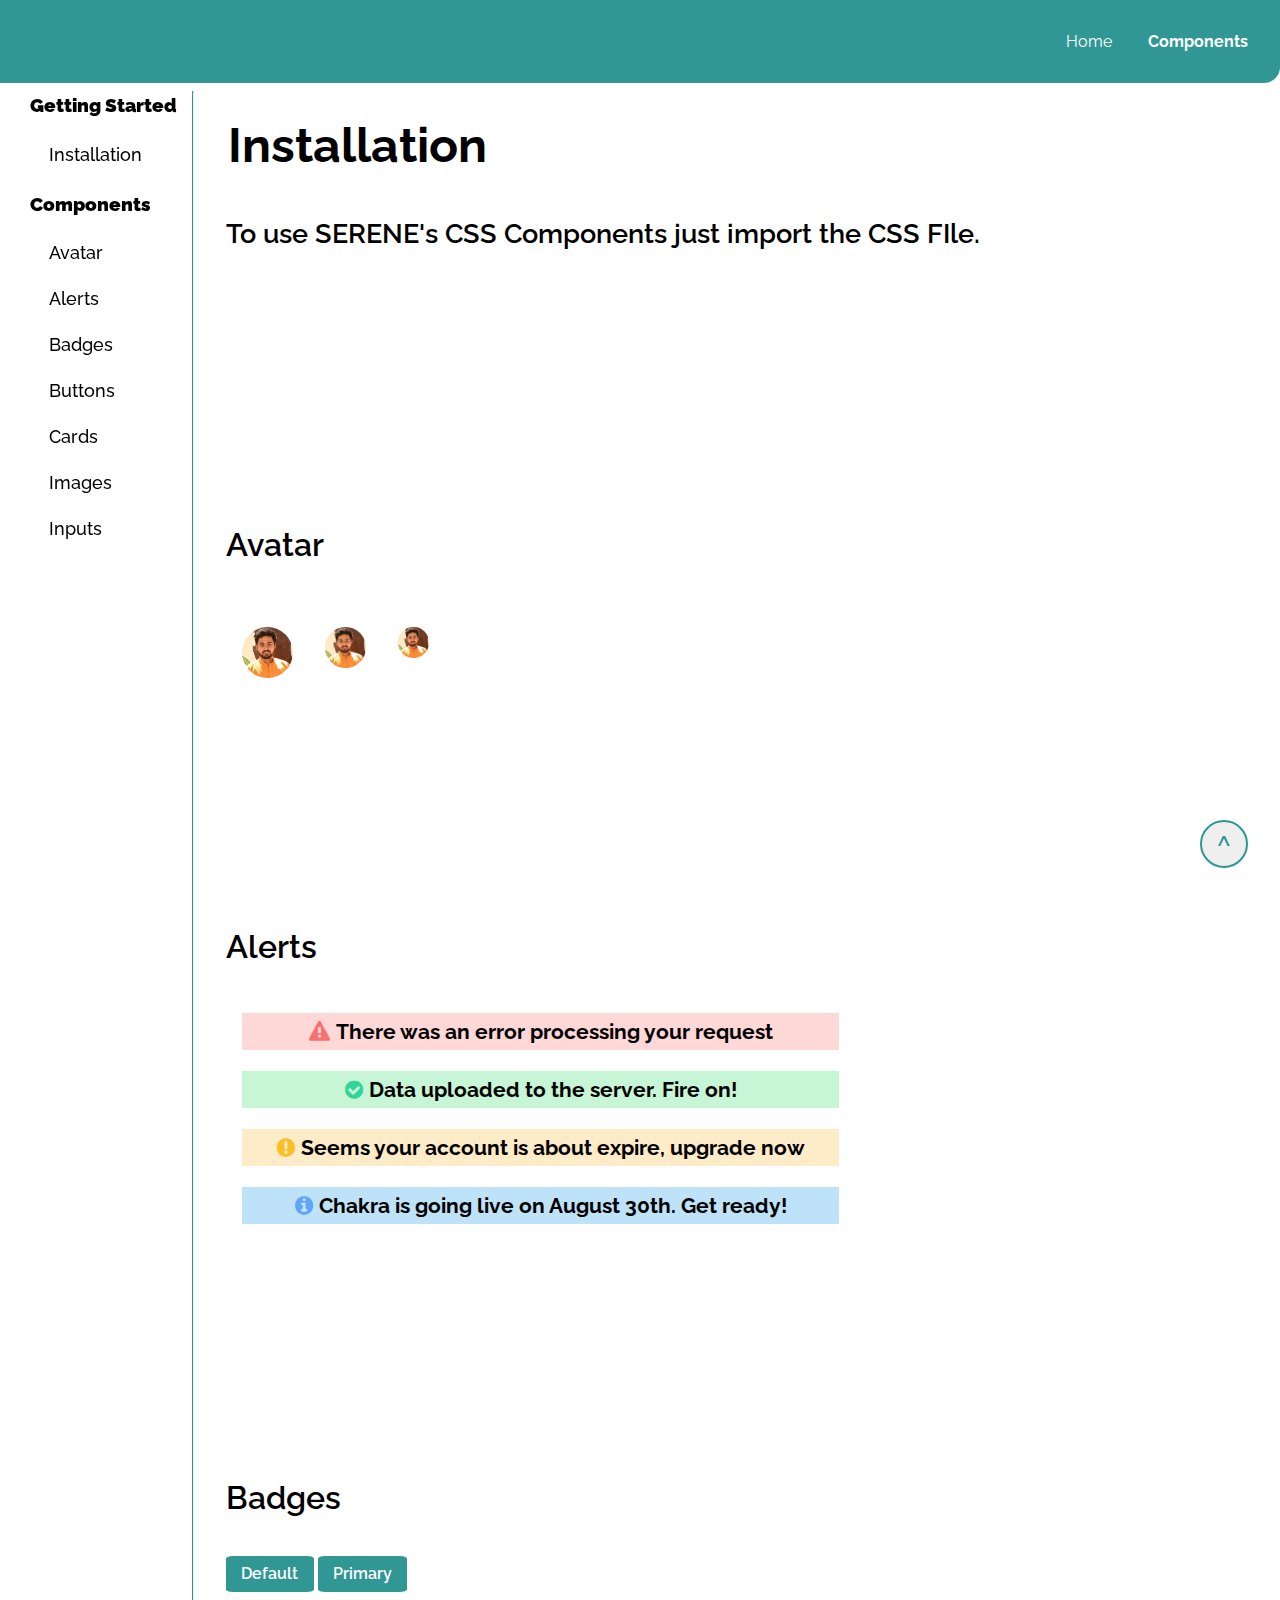
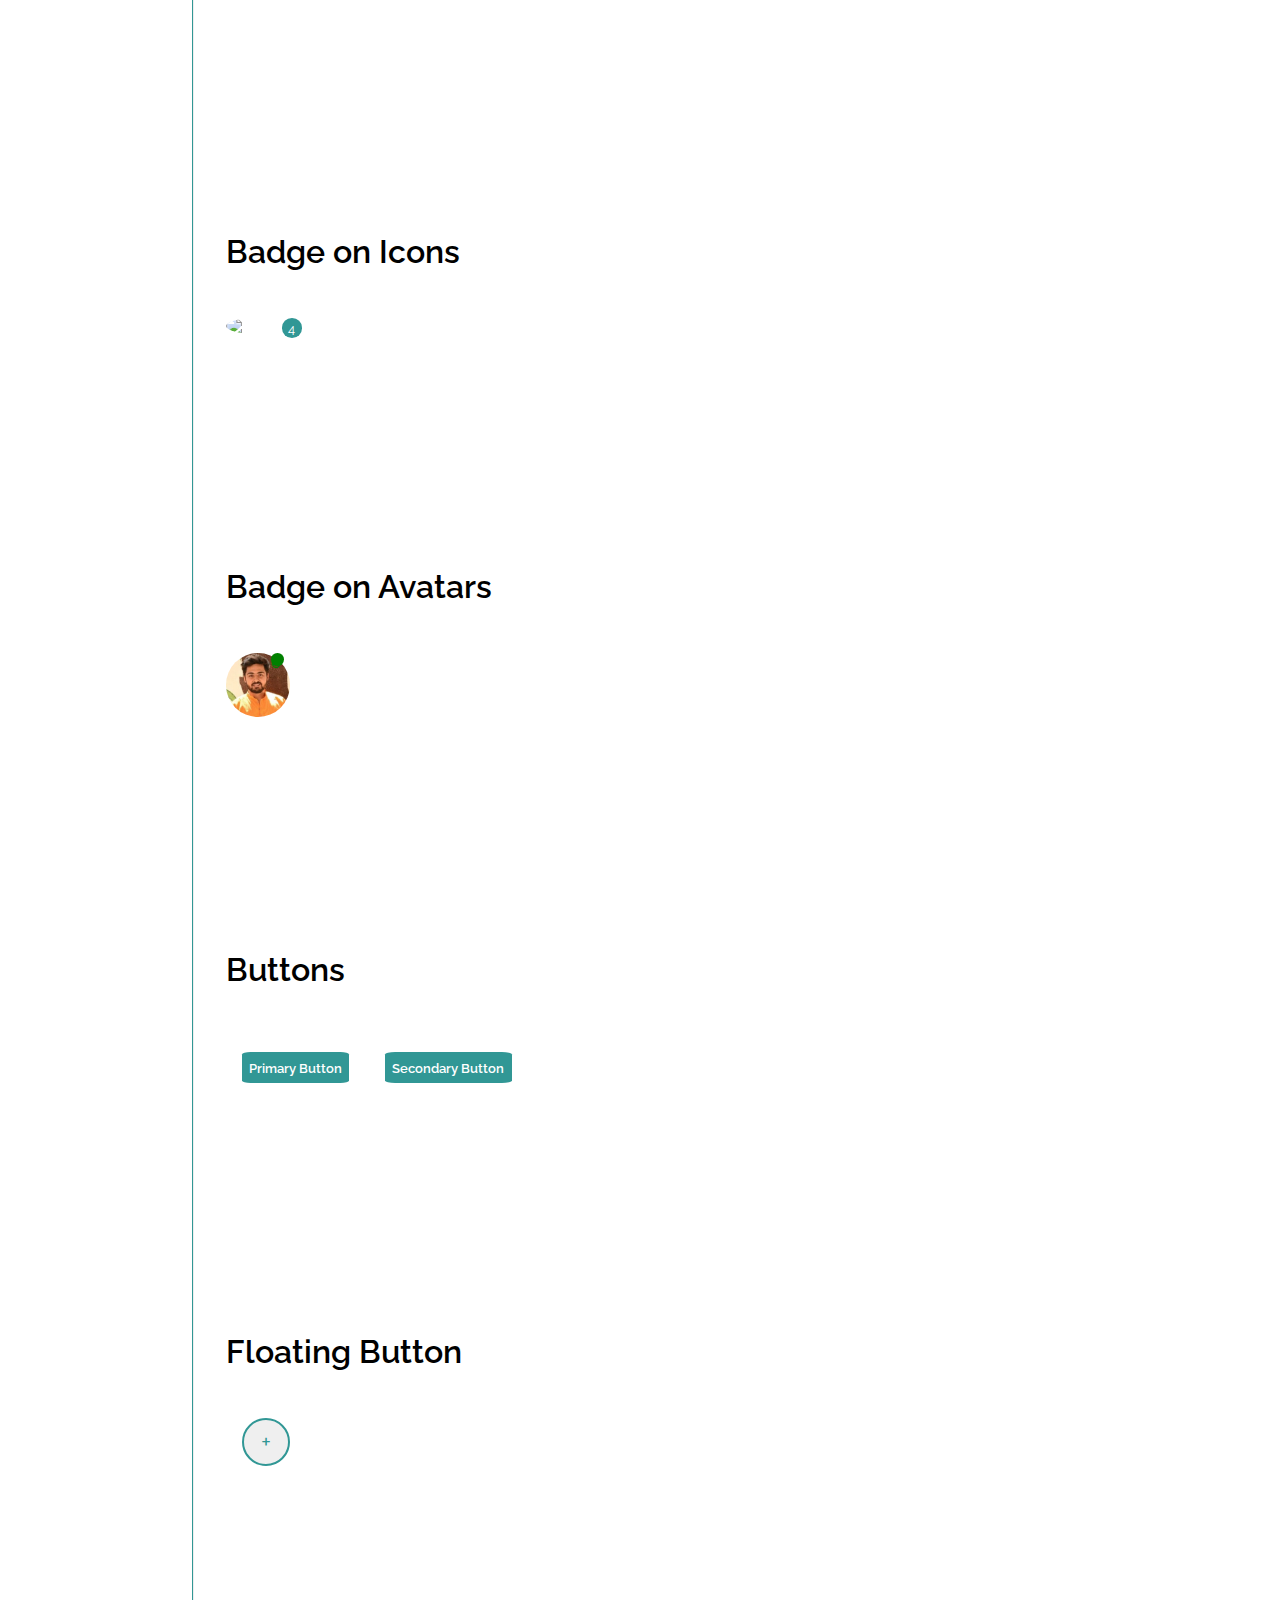
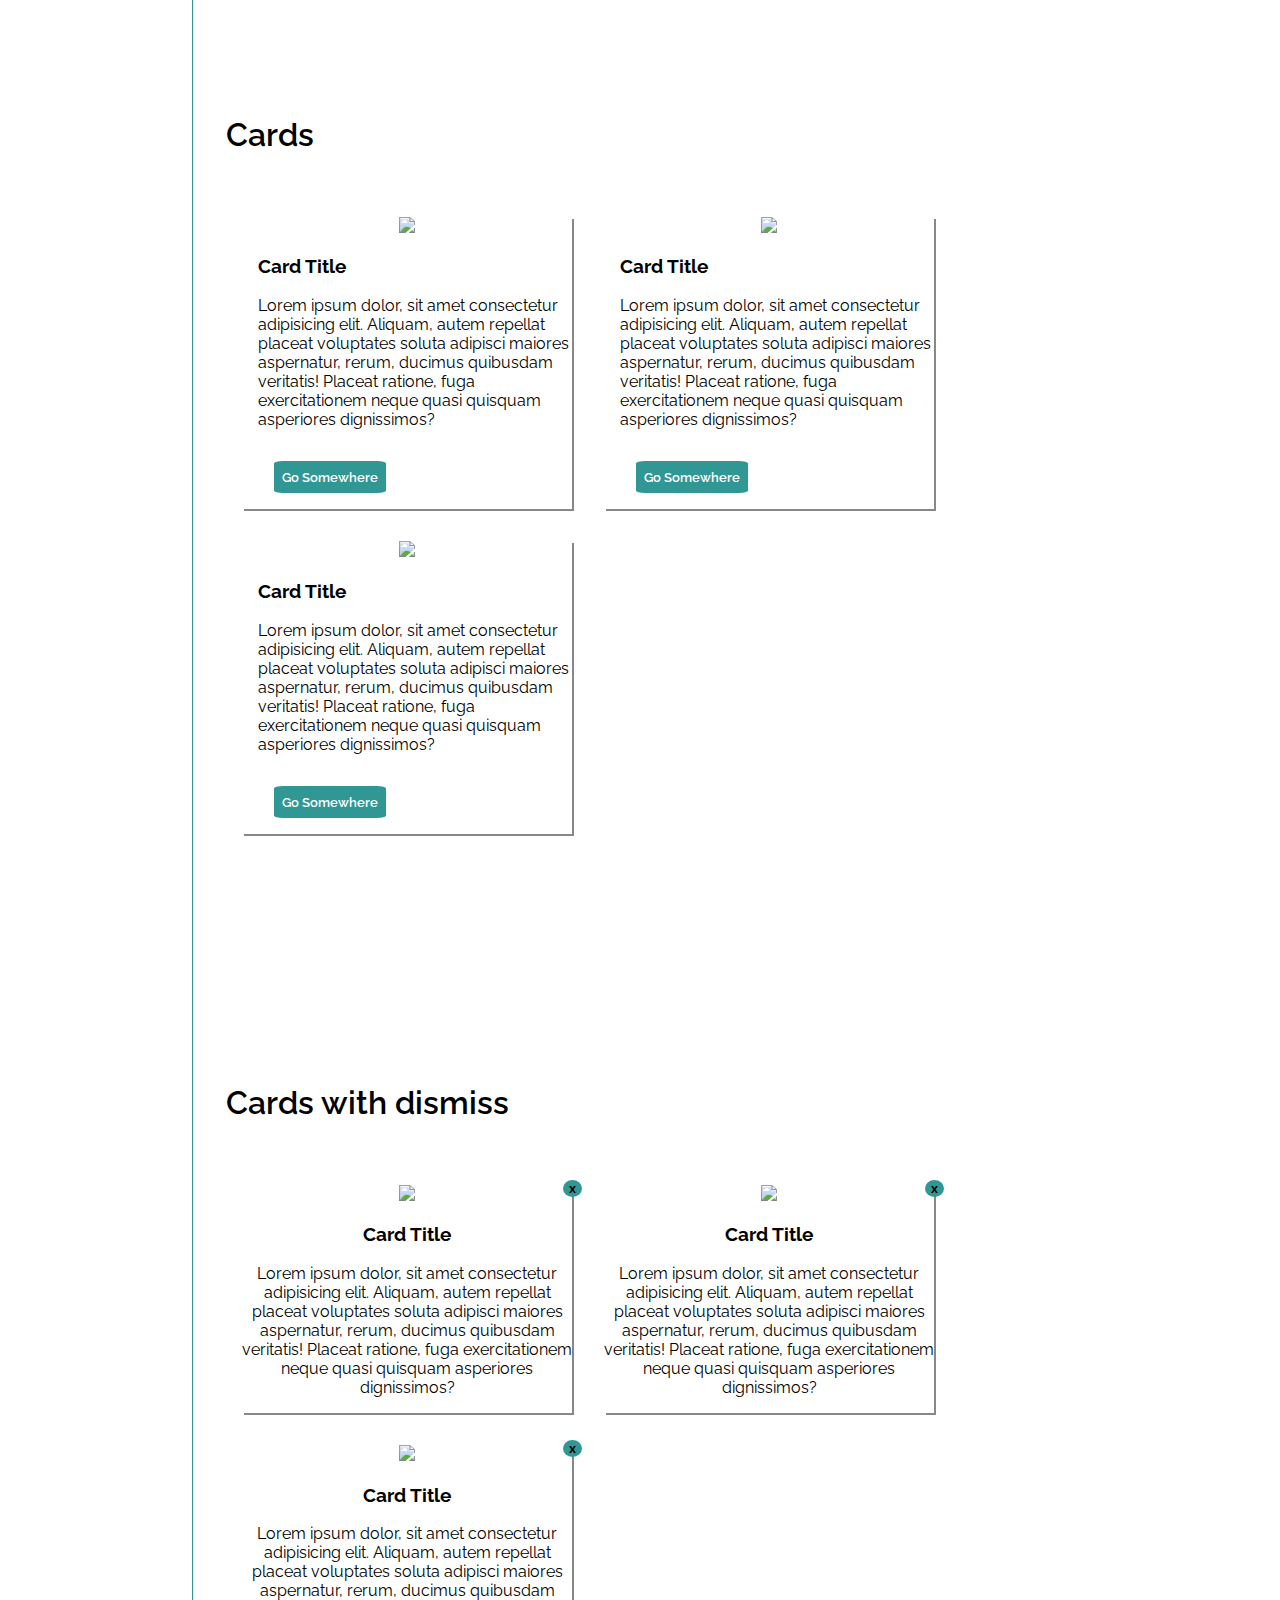
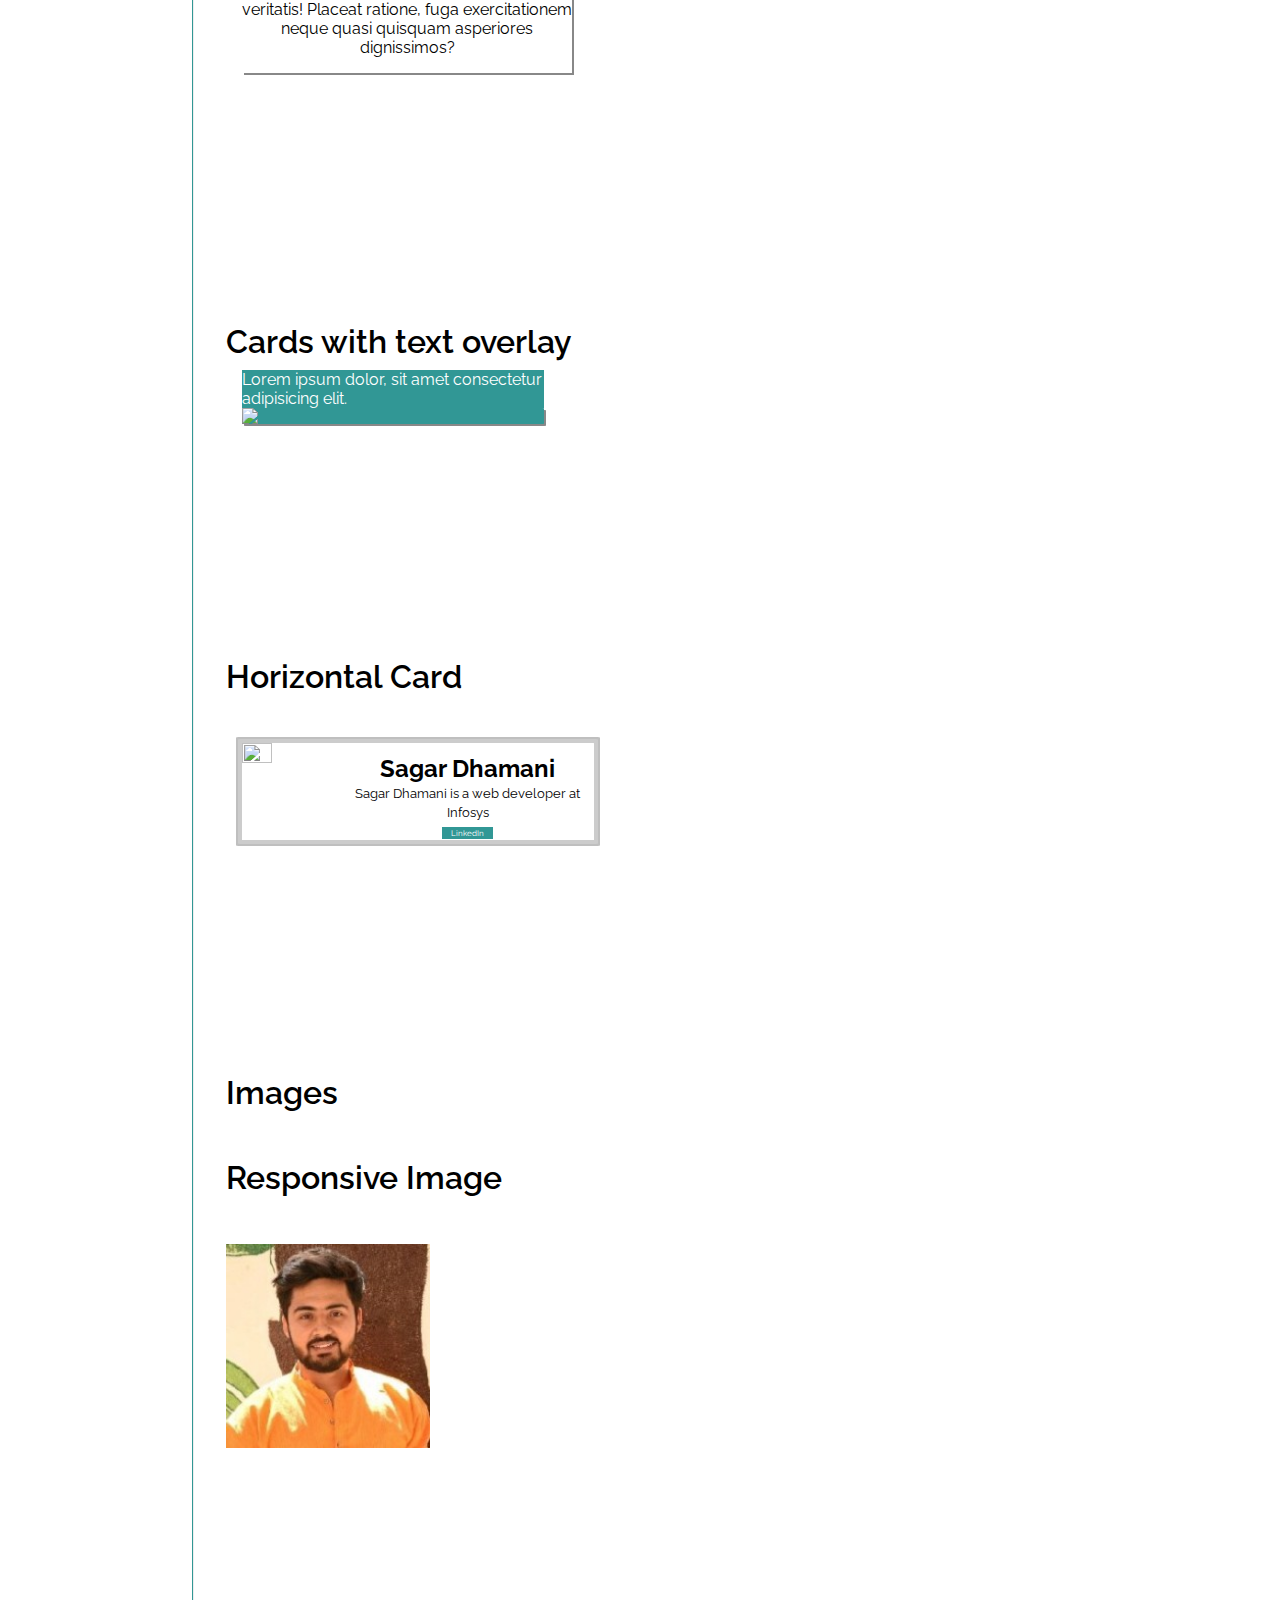
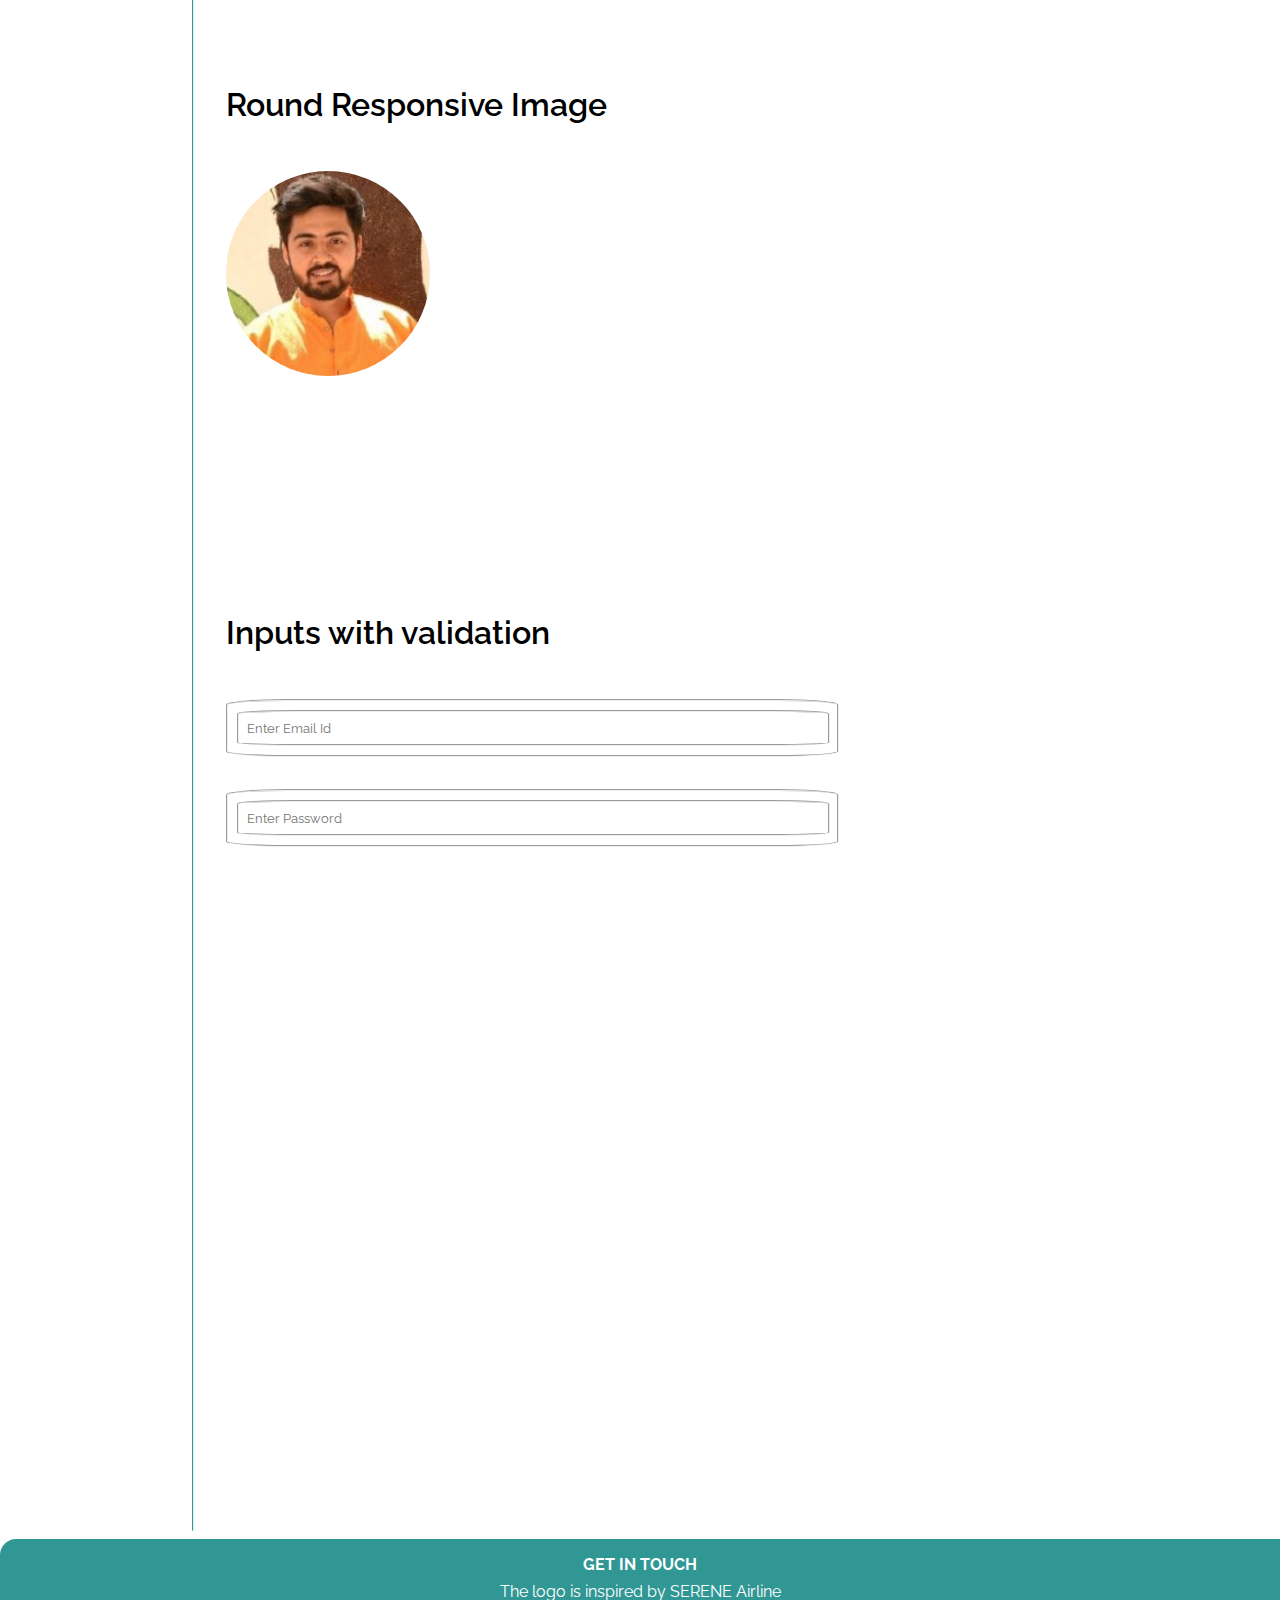
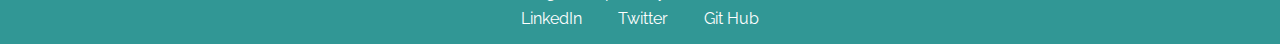
==== commit bd4c7e4f: "removed border style from buttons" ====
--- a/components.html
+++ b/components.html
@@ -15,8 +15,7 @@
 
 <body>
   <div class="grid-container">
-    <div class="mobile-view">
-    <div class="menu"  id="menu">
+    <div class="menu" id="menu">
       <div class="menu-heading">Getting Started</div>
       <ul class="menu-list">
         <li class="menu-list-item" id="installation">Installation</li>
@@ -32,23 +31,6 @@
         <li class="menu-list-item" id="inputs">Inputs</li>
       </ul>
     </div>
-  </div>
-    <div class="menu"  id="menu">
-      <div class="menu-heading">Getting Started</div>
-      <ul class="menu-list">
-        <li class="menu-list-item" id="menu-installation">Installation</li>
-      </ul>
-      <div class="menu-heading">Components</div>
-      <ul class="menu-list">
-        <li class="menu-list-item" id="menu-avatars">Avatar</li>
-        <li class="menu-list-item" id="menu-alerts">Alerts</li>
-        <li class="menu-list-item" id="menu-badges">Badges</li>
-        <li class="menu-list-item" id="menu-buttons">Buttons</li>
-        <li class="menu-list-item" id="menu-cards">Cards</li>
-        <li class="menu-list-item" id="menu-images">Images</li>
-        <li class="menu-list-item" id="menu-inputs">Inputs</li>
-      </ul>
-    </div>
     <nav class="navigation">
       <div class="container" id="ham-container" onclick="myFunction(this)">
         <div class="bar1"></div>
@@ -61,7 +43,7 @@
         </li>
         <li class="list-item-inline">
           <a class="link link-active" href="/components.html">Components</a>
-        </li> 
+        </li>
       </ul>
     </nav>
     <hr class="vl" width="2" size="500">
@@ -69,11 +51,7 @@
       <div class="installation">
         <h1 class="installation-heading">Installation</h1>
         <p class="installation-text">To use SERENE's CSS Components just import the CSS FIle.</p>
-        <iframe class="iframes" id="myFrame"
-          src="https://carbon.now.sh/embed?bg=rgba%28255%2C255%2C255%2C1%29&t=seti&wt=none&l=auto&ds=true&dsyoff=20px&dsblur=68px&wc=true&wa=false&pv=0px&ph=0px&ln=false&fl=1&fm=Hack&fs=14px&lh=133%25&si=false&es=2x&wm=false&code=%2540import%2520%2522https%253A%252F%252Fserene-ui.netlify.app%252F%252Fstyles.css%2522%253B"
-          style="border:0; transform: scale(1); font-size: xx-large; color: red;;"
-          sandbox="allow-scripts allow-same-origin">
-        </iframe>
+        <iframe class="iframes" src="https://www.thiscodeworks.com/embed/605db777f8c89a0014ee9bf0" frameborder="0"></iframe>
       </div>
       <h2 class="components-heading">Avatar</h2>
 
@@ -82,12 +60,7 @@
         <img class="avatar-xl" src="./Images/profile-photo.jpg" />
         <img class="avatar-l" src="./Images/profile-photo.jpg" />
       </div>
-
-      <iframe class="iframes"
-        src="https://carbon.now.sh/embed?bg=rgba%28255%2C255%2C255%2C1%29&t=seti&wt=none&l=auto&ds=true&dsyoff=20px&dsblur=68px&wc=true&wa=false&pv=0px&ph=0px&ln=false&fl=1&fm=Hack&fs=14px&lh=133%25&si=false&es=2x&wm=false&code=%2520%2509%253Cdiv%2520class%253D%2522avatars%2522%2520%253E%250A%2520%2520%2520%2520%2520%2520%2520%2520%2520%253Cimg%2520class%253D%2522avatar-xxl%2522%2520src%253D%2522.%252FImages%252Fprofile-photo.jpg%2522%2520%252F%253E%250A%2520%2520%2520%2520%2520%2520%2520%2520%2520%253Cimg%2520class%253D%2522avatar-xl%2522%2520src%253D%2522.%252FImages%252Fprofile-photo.jpg%2522%2520%252F%253E%250A%2520%2520%2520%2520%2520%2520%2520%2520%2520%253Cimg%2520class%253D%2522avatar-l%2522%2520src%253D%2522.%252FImages%252Fprofile-photo.jpg%2522%2520%252F%253E%250A%2520%2520%2520%2520%253C%252Fdiv%253E"
-        style=" border:0; transform: scale(1); overflow:hidden;"
-        sandbox="allow-scripts allow-same-origin">
-      </iframe>
+      <iframe class="iframes" src="https://www.thiscodeworks.com/embed/605db83ef8c89a0014ee9bf2" frameborder="0"></iframe>
 
       <h2 class="components-heading">Alerts</h2>
       <div>
@@ -119,13 +92,7 @@
           </h3>
         </div>
       </div>
-
-      <iframe class="iframes"
-        src="https://carbon.now.sh/embed?bg=rgba%28255%2C255%2C255%2C1%29&t=seti&wt=none&l=auto&ds=true&dsyoff=20px&dsblur=68px&wc=true&wa=false&pv=0px&ph=0px&ln=false&fl=1&fm=Hack&fs=13.5px&lh=133%25&si=false&es=2x&wm=false&code=%2520%253Cdiv%253E%250A%2520%2520%2520%2520%2520%2520%2520%2520%253Cdiv%2520class%253D%2522alert%2522%253E%250A%2520%2520%2520%2520%2520%2520%2520%2520%2520%2520%253Ch3%2520class%253D%2522alert-error%2522%253E%250A%2520%2520%2520%2520%2520%2520%2520%2520%2520%2520%2520%2520%253Ci%2520class%253D%2522fa%2520fa-exclamation-triangle%2522%2520style%253D%2522color%253A%2520%2523f87171%253B%2520padding-right%253A%25201%2525%2522%2520aria-hidden%253D%2522true%2522%253E%250A%2520%2520%2520%2520%2520%2520%2520%2520%2520%2520%2520%2520%253C%252Fi%253EThere%2520was%2520an%2520error%2520processing%2520your%2520request%250A%2520%2520%2520%2520%2520%2520%2520%2520%2520%2520%253C%252Fh3%253E%250A%2520%2520%2520%2520%2520%2520%2520%2520%253C%252Fdiv%253E%250A%2520%2520%2520%2520%2520%2520%2520%2520%253Cdiv%2520class%253D%2522alert%2522%253E%250A%2520%2520%2520%2520%2520%2520%2520%2520%2520%2520%253Ch3%2520class%253D%2522alert-success%2522%253E%250A%2520%2520%2520%2520%2520%2520%2520%2520%2520%2520%2520%2520%253Ci%2520class%253D%2522fa%2520fa-check-circle%2522%2520style%253D%2522color%253A%2520%252334d399%253B%2520padding-right%253A%25201%2525%2522%2520aria-hidden%253D%2522true%2522%253E%253C%252Fi%253EData%2520uploaded%250A%2520%2520%2520%2520%2520%2520%2520%2520%2520%2520%2520%2520to%250A%2520%2520%2520%2520%2520%2520%2520%2520%2520%2520%2520%2520the%2520server.%2520Fire%2520on%21%250A%2520%2520%2520%2520%2520%2520%2520%2520%2520%2520%253C%252Fh3%253E%250A%2520%2520%2520%2520%2520%2520%2520%2520%253C%252Fdiv%253E%250A%2520%2520%2520%2520%2520%2520%2520%2520%253Cdiv%2520class%253D%2522alert%2522%253E%250A%2520%2520%2520%2520%2520%2520%2520%2520%2520%2520%253Ch3%2520class%253D%2522alert-warning%2522%253E%250A%2520%2520%2520%2520%2520%2520%2520%2520%2520%2520%2520%2520%253Ci%2520class%253D%2522fa%2520fa-exclamation-circle%2522%2520style%253D%2522color%253A%2520%2523fbbf24%253B%2520padding-right%253A%25201%2525%2522%2520aria-hidden%253D%2522true%2522%253E%253C%252Fi%253ESeems%250A%2520%2520%2520%2520%2520%2520%2520%2520%2520%2520%2520%2520your%250A%2520%2520%2520%2520%2520%2520%2520%2520%2520%2520%2520%2520account%2520is%2520about%2520expire%252C%2520upgrade%2520now%250A%2520%2520%2520%2520%2520%2520%2520%2520%2520%2520%253C%252Fh3%253E%250A%2520%2520%2520%2520%2520%2520%2520%2520%253C%252Fdiv%253E%250A%2520%2520%2520%2520%2520%2520%2520%2520%253Cdiv%2520class%253D%2522alert%2522%253E%250A%2520%2520%2520%2520%2520%2520%2520%2520%2520%2520%253Ch3%2520class%253D%2522alert-info%2522%253E%250A%2520%2520%2520%2520%2520%2520%2520%2520%2520%2520%2520%2520%253Ci%2520class%253D%2522fa%2520fa-info-circle%2522%2520style%253D%2522color%253A%2520%252360a5fa%253B%2520padding-right%253A%25201%2525%2522%2520aria-hidden%253D%2522true%2522%253E%253C%252Fi%253EChakra%2520is%250A%2520%2520%2520%2520%2520%2520%2520%2520%2520%2520%2520%2520going%250A%2520%2520%2520%2520%2520%2520%2520%2520%2520%2520%2520%2520live%2520on%2520August%252030th.%2520Get%2520ready%21%250A%2520%2520%2520%2520%2520%2520%2520%2520%2520%2520%253C%252Fh3%253E%250A%2520%2520%2520%2520%2520%2520%2520%2520%253C%252Fdiv%253E%250A%2520%2520%2520%2520%2520%2520%253C%252Fdiv%253E"
-        style=" border:0; transform: scale(1); overflow:hidden;"
-        sandbox="allow-scripts allow-same-origin">
-      </iframe>
-
+      <iframe class="iframes" src="https://www.thiscodeworks.com/embed/605dc4f3f8c89a0014ee9bf8"  frameborder="0"></iframe>
 
       <h2 class="components-heading">Badges</h2>
 
@@ -134,12 +101,7 @@
           <span class="badge">Default</span>
           <span class="badge">Primary</span>
         </div>
-
-        <iframe class="iframes"
-          src="https://carbon.now.sh/embed?bg=rgba%28255%2C255%2C255%2C1%29&t=seti&wt=none&l=auto&ds=true&dsyoff=20px&dsblur=68px&wc=true&wa=false&pv=0px&ph=0px&ln=false&fl=1&fm=Hack&fs=14px&lh=133%25&si=false&es=2x&wm=false&code=%2509%2509%253Cdiv%253E%250A%2520%2520%2520%2520%2520%2520%2520%2520%2520%2520%253Cspan%2520class%253D%2522badge%2522%253EDefault%253C%252Fspan%253E%250A%2520%2520%2520%2520%2520%2520%2520%2520%2520%2520%253Cspan%2520class%253D%2522badge%2522%253EPrimary%253C%252Fspan%253E%250A%2520%2520%2520%2520%2520%2520%2520%2520%253C%252Fdiv%253E"
-          style=" border:0; transform: scale(1); overflow:hidden; height:75x"
-          sandbox="allow-scripts allow-same-origin">
-        </iframe>
+        <iframe class="iframes" src="https://www.thiscodeworks.com/embed/605dc537f8c89a0014ee9bf9" frameborder="0"></iframe>
       </div>
 
 
@@ -150,11 +112,7 @@
         <img class="badge-icons" src="Images/icons8_shopping_cart_50px_1.png" />
         <span class="badge-on-icon">4</span>
       </div>
-      <iframe class="iframes"
-        src="https://carbon.now.sh/embed?bg=rgba%28255%2C255%2C255%2C1%29&t=seti&wt=none&l=auto&ds=true&dsyoff=20px&dsblur=68px&wc=true&wa=false&pv=0px&ph=0px&ln=false&fl=1&fm=Hack&fs=14px&lh=133%25&si=false&es=2x&wm=false&code=%2520%2520%2520%2509%2509%250A%2520%2520%2520%2520%2520%2520%2520%2520%2520%2520%253Cdiv%2520class%253D%2522badge-div%2522%253E%250A%2520%2520%2520%2520%2520%2520%2520%2520%2520%2520%2520%2520%253Cimg%2520class%253D%2522badge-icon%2520src%253D%2522Images%252Ficons8_shopping_cart_50px_1.png%2522%2520%252F%253E%250A%2520%2520%2520%2520%2520%2520%2520%2520%2520%2520%2520%2520%253Cspan%2520class%253D%2522badge-on-icon%2522%253E4%253C%252Fspan%253E%250A%2520%2520%2520%2520%2520%2520%2520%2520%2520%2520%253C%252Fdiv%253E%250A%2520%2520%2520%2520%2520%2520%2520%2520"
-        style=" border:0; transform: scale(1); overflow:hidden;"
-        sandbox="allow-scripts allow-same-origin">
-      </iframe>
+      <iframe class="iframes" src="https://www.thiscodeworks.com/embed/605dc586f8c89a0014ee9bfb"frameborder="0"></iframe>
 
 
 
@@ -164,12 +122,7 @@
           <img class="badge-icons" src="Images/profile-photo.jpg" />
           <span class="online-badge-on-icon">o</span>
         </div>
-
-        <iframe class="iframes"
-          src="https://carbon.now.sh/embed?bg=rgba%28255%2C255%2C255%2C1%29&t=seti&wt=none&l=auto&ds=true&dsyoff=20px&dsblur=68px&wc=true&wa=false&pv=0px&ph=0px&ln=false&fl=1&fm=Hack&fs=14px&lh=133%25&si=false&es=2x&wm=false&code=%2520%2520%2520%2509%2509%250A%2520%2520%2520%2520%2520%2520%2520%2520%2520%253Cdiv%2520class%253D%2522badge-div%2522%253E%250A%2520%2520%2520%2520%2520%2520%2520%2520%2520%2520%2520%2520%253Cimg%2520class%253D%2522badge-icons%2522%2520src%253D%2522Images%252Fprofile-photo.jpg%2522%2520%252F%253E%250A%2520%2520%2520%2520%2520%2520%2520%2520%2520%2520%2520%2520%253Cspan%2520class%253D%2522online-badge-on-icon%2522%253Eo%253C%252Fspan%253E%250A%2520%2520%2520%2520%2520%2520%2520%2520%2520%2520%253C%252Fdiv%253E%250A%2520%2520%2520%2520%2520%2520%2520%2520"
-          style=" border:0; transform: scale(1); overflow:hidden;"
-          sandbox="allow-scripts allow-same-origin">
-        </iframe>
+        <iframe class="iframes" src="https://www.thiscodeworks.com/embed/605dc5cef8c89a0014ee9bfc" frameborder="0"></iframe>
       </div>
 
       <h2 class="components-heading">Buttons</h2>
@@ -177,12 +130,7 @@
         <button class="btn primary-button">Primary Button</button>
         <button class="btn seconday-button">Secondary Button</button>
       </div>
-
-      <iframe class="iframes"
-        src="https://carbon.now.sh/embed?bg=rgba%28255%2C255%2C255%2C1%29&t=seti&wt=none&l=auto&ds=true&dsyoff=20px&dsblur=68px&wc=true&wa=false&pv=0px&ph=0px&ln=false&fl=1&fm=Hack&fs=14px&lh=133%25&si=false&es=2x&wm=false&code=%2509%2509%253Cdiv%253E%250A%2520%2520%2520%2520%2520%2520%2520%2520%2520%2520%253Cbutton%2520class%253D%2522btn%2520primary-button%2522%253EPrimary%2520Button%253C%252Fbutton%253E%250A%2520%2520%2520%2520%2520%2520%2520%2520%2520%2520%253Cbutton%2520class%253D%2522btn%2520seconday-button%2522%253ESecondary%2520Button%253C%252Fbutton%253E%250A%2520%2520%2520%2520%2520%2520%2520%2520%253C%252Fdiv%253E"
-        style=" border:0; transform: scale(1); overflow:hidden;"
-        sandbox="allow-scripts allow-same-origin">
-      </iframe>
+      <iframe class="iframes"  src="https://www.thiscodeworks.com/embed/605dc647f8c89a0014ee9bfd"  frameborder="0"></iframe>
 
       <h2 class="components-heading">Floating Button</h2>
 
@@ -190,12 +138,7 @@
         <div class="floating-div">
           <button class="floating-button">+</button>
         </div>
-
-        <iframe class="iframes"
-          src="https://carbon.now.sh/embed?bg=rgba%28255%2C255%2C255%2C1%29&t=seti&wt=none&l=auto&ds=true&dsyoff=20px&dsblur=68px&wc=true&wa=false&pv=0px&ph=0px&ln=false&fl=1&fm=Hack&fs=14px&lh=133%25&si=false&es=2x&wm=false&code=%2520%2509%2509%253Cdiv%2520class%253D%2522floating-div%2522%253E%250A%2520%2520%2520%2520%2520%2520%2520%2520%2520%2520%253Cbutton%2520class%253D%2522floating-button%2522%253E%252B%253C%252Fbutton%253E%250A%2520%2520%2520%2520%2520%2520%2520%2520%253C%252Fdiv%253E"
-          style=" border:0; transform: scale(1); overflow:hidden;"
-          sandbox="allow-scripts allow-same-origin">
-        </iframe>
+        <iframe class="iframes" src="https://www.thiscodeworks.com/embed/605dc952f8c89a0014ee9bff"  frameborder="0"></iframe>
       </div>
 
       <h2 class="components-heading">Cards</h2>
@@ -237,12 +180,7 @@
           </div>
         </div>
       </div>
-
-      <iframe class="iframes"
-        src="https://carbon.now.sh/embed?bg=rgba%28255%2C255%2C255%2C1%29&t=seti&wt=none&l=auto&ds=true&dsyoff=20px&dsblur=68px&wc=true&wa=false&pv=0px&ph=0px&ln=false&fl=1&fm=Hack&fs=13.5px&lh=133%25&si=false&es=2x&wm=false&code=%2520%2509%2520%2520%2520%253Cdiv%2520class%253D%2522cards%2522%253E%250A%2520%2520%2520%2520%2520%2520%2520%2520%253Cdiv%2520class%253D%2522card%2522%253E%250A%2520%2520%2520%2520%2520%2520%2520%2520%2520%2520%253Cimg%2520class%253D%2522card-image%2522%2520src%253D%2522https%253A%252F%252Fpicsum.photos%252Fid%252F237%252F536%252F354%2522%253E%250A%2520%2520%2520%2520%2520%2520%2520%2520%2520%2520%253Cdiv%2520class%253D%2522card-content%2522%253E%250A%2520%2520%2520%2520%2520%2520%2520%2520%2520%2520%2520%2520%253Ch3%253ECard%2520Title%253C%252Fh3%253E%250A%2520%2520%2520%2520%2520%2520%2520%2520%2520%2520%2520%2520%253Cp%2520class%253D%2522card-data%2522%253ELorem%2520ipsum%2520dolor%252C%2520sit%2520amet%2520consectetur%2520adipisicing%2520elit.%2520Aliquam%252C%2520autem%2520repellat%250A%2520%2520%2520%2520%2520%2520%2520%2520%2520%2520%2520%2520%2520%2520placeat%250A%2520%2520%2520%2520%2520%2520%2520%2520%2520%2520%2520%2520%2520%2520voluptates%2520soluta%2520adipisci%2520maiores%2520aspernatur%252C%2520rerum%252C%2520ducimus%2520quibusdam%2520veritatis%21%2520Placeat%2520ratione%252C%2520fuga%250A%2520%2520%2520%2520%2520%2520%2520%2520%2520%2520%2520%2520%2520%2520exercitationem%2520neque%2520quasi%2520quisquam%2520asperiores%2520dignissimos%253F%253C%252Fp%253E%250A%2520%2520%2520%2520%2520%2520%2520%2520%2520%2520%2520%2520%253Cbutton%2520class%253D%2522btn%2520card-button%2522%253EGo%2520Somewhere%253C%252Fbutton%253E%250A%2520%2520%2520%2520%2520%2520%2520%2520%2520%2520%253C%252Fdiv%253E%250A%250A%2520%2520%2520%2520%2520%2520%2520%2520%253C%252Fdiv%253E%250A%2520%2520%2520%2520%2520%2520%2520%2520%253Cdiv%2520class%253D%2522card%2522%253E%250A%2520%2520%2520%2520%2520%2520%2520%2520%2520%2520%253Cimg%2520class%253D%2522card-image%2522%2520src%253D%2522https%253A%252F%252Fpicsum.photos%252Fid%252F237%252F536%252F354%2522%253E%250A%2520%2520%2520%2520%2520%2520%2520%2520%2520%2520%253Cdiv%2520class%253D%2522card-content%2522%253E%250A%2520%2520%2520%2520%2520%2520%2520%2520%2520%2520%2520%2520%253Ch3%253ECard%2520Title%253C%252Fh3%253E%250A%2520%2520%2520%2520%2520%2520%2520%2520%2520%2520%2520%2520%253Cp%2520class%253D%2522card-data%2522%253ELorem%2520ipsum%2520dolor%252C%2520sit%2520amet%2520consectetur%2520adipisicing%2520elit.%2520Aliquam%252C%2520autem%2520repellat%250A%2520%2520%2520%2520%2520%2520%2520%2520%2520%2520%2520%2520%2520%2520placeat%250A%2520%2520%2520%2520%2520%2520%2520%2520%2520%2520%2520%2520%2520%2520voluptates%2520soluta%2520adipisci%2520maiores%2520aspernatur%252C%2520rerum%252C%2520ducimus%2520quibusdam%2520veritatis%21%2520Placeat%2520ratione%252C%2520fuga%250A%2520%2520%2520%2520%2520%2520%2520%2520%2520%2520%2520%2520%2520%2520exercitationem%2520neque%2520quasi%2520quisquam%2520asperiores%2520dignissimos%253F%253C%252Fp%253E%250A%2520%2520%2520%2520%2520%2520%2520%2520%2520%2520%2520%2520%253Cbutton%2520class%253D%2522btn%2520card-button%2522%253EGo%2520Somewhere%253C%252Fbutton%253E%250A%2520%2520%2520%2520%2520%2520%2520%2520%2520%2520%253C%252Fdiv%253E%250A%2520%2520%2520%2520%2520%2520%2520%2520%253C%252Fdiv%253E%250A%250A%2520%2520%2520%2520%2520%2520%2520%2520%253Cdiv%2520class%253D%2522card%2522%253E%250A%2520%2520%2520%2520%2520%2520%2520%2520%2520%2520%253Cimg%2520class%253D%2522card-image%2522%2520src%253D%2522https%253A%252F%252Fpicsum.photos%252Fid%252F237%252F536%252F354%2522%253E%250A%2520%2520%2520%2520%2520%2520%2520%2520%2520%2520%253Cdiv%2520class%253D%2522card-content%2522%253E%250A%2520%2520%2520%2520%2520%2520%2520%2520%2520%2520%2520%2520%253Ch3%253ECard%2520Title%253C%252Fh3%253E%250A%2520%2520%2520%2520%2520%2520%2520%2520%2520%2520%2520%2520%253Cp%2520class%253D%2522card-data%2522%253ELorem%2520ipsum%2520dolor%252C%2520sit%2520amet%2520consectetur%2520adipisicing%2520elit.%2520Aliquam%252C%2520autem%2520repellat%250A%2520%2520%2520%2520%2520%2520%2520%2520%2520%2520%2520%2520%2520%2520placeat%250A%2520%2520%2520%2520%2520%2520%2520%2520%2520%2520%2520%2520%2520%2520voluptates%2520soluta%2520adipisci%2520maiores%2520aspernatur%252C%2520rerum%252C%2520ducimus%2520quibusdam%2520veritatis%21%2520Placeat%2520ratione%252C%2520fuga%250A%2520%2520%2520%2520%2520%2520%2520%2520%2520%2520%2520%2520%2520%2520exercitationem%2520neque%2520quasi%2520quisquam%2520asperiores%2520dignissimos%253F%253C%252Fp%253E%250A%2520%2520%2520%2520%2520%2520%2520%2520%2520%2520%2520%2520%253Cbutton%2520class%253D%2522btn%2520card-button%2522%253EGo%2520Somewhere%253C%252Fbutton%253E%250A%2520%2520%2520%2520%2520%2520%2520%2520%2520%2520%253C%252Fdiv%253E%250A%2520%2520%2520%2520%2520%2520%2520%2520%253C%252Fdiv%253E%250A%2520%2520%2520%2520%2520%2520%253C%252Fdiv%253E"
-        style=" border:0; transform: scale(1); overflow:hidden;"
-        sandbox="allow-scripts allow-same-origin">
-      </iframe>
+      <iframe class="iframes" src="https://www.thiscodeworks.com/embed/605dc99bf8c89a0014ee9c01"  frameborder="0"></iframe>
 
       <h2 class="components-heading">Cards with dismiss</h2>
 
@@ -284,12 +222,7 @@
         </div>
 
       </div>
-
-      <iframe class="iframes"
-        src="https://carbon.now.sh/embed?bg=rgba%28255%2C255%2C255%2C1%29&t=seti&wt=none&l=auto&ds=true&dsyoff=20px&dsblur=68px&wc=true&wa=false&pv=0px&ph=0px&ln=false&fl=1&fm=Hack&fs=13.5px&lh=133%25&si=false&es=2x&wm=false&code=%2520%2520%2520%2520%2520%253Cdiv%2520class%253D%2522cards%2522%253E%250A%2520%2520%2520%2520%2520%2520%2520%2520%253Cdiv%2520class%253D%2522card%2522%253E%250A%2520%2520%2520%2520%2520%2520%2520%2520%2520%2520%253Cbutton%2520class%253D%2522card-dismiss-btn%2522%253Ex%253C%252Fbutton%253E%250A%2520%2520%2520%2520%2520%2520%2520%2520%2520%2520%253Cimg%2520class%253D%2522card-image%2522%2520src%253D%2522https%253A%252F%252Fpicsum.photos%252Fid%252F237%252F536%252F354%2522%253E%250A%2520%2520%2520%2520%2520%2520%2520%2520%2520%2520%253Cdiv%253E%250A%2520%2520%2520%2520%2520%2520%2520%2520%2520%2520%2520%2520%253Ch3%2520class%253D%2522card-title%2522%253ECard%2520Title%253C%252Fh3%253E%250A%2520%2520%2520%2520%2520%2520%2520%2520%2520%2520%2520%2520%253Cp%2520class%253D%2522card-data%2522%253ELorem%2520ipsum%2520dolor%252C%2520sit%2520amet%2520consectetur%2520adipisicing%2520elit.%2520Aliquam%252C%2520autem%2520repellat%250A%2520%2520%2520%2520%2520%2520%2520%2520%2520%2520%2520%2520%2520%2520placeat%250A%2520%2520%2520%2520%2520%2520%2520%2520%2520%2520%2520%2520%2520%2520voluptates%2520soluta%2520adipisci%2520maiores%2520aspernatur%252C%2520rerum%252C%2520ducimus%2520quibusdam%2520veritatis%21%2520Placeat%2520ratione%252C%2520fuga%250A%2520%2520%2520%2520%2520%2520%2520%2520%2520%2520%2520%2520%2520%2520exercitationem%2520neque%2520quasi%2520quisquam%2520asperiores%2520dignissimos%253F%253C%252Fp%253E%250A%2520%2520%2520%2520%2520%2520%2520%2520%2520%2520%253C%252Fdiv%253E%250A%2520%2520%2520%2520%2520%2520%2520%2520%253C%252Fdiv%253E%250A%250A%2520%2520%2520%2520%2520%2520%2520%2520%253Cdiv%2520class%253D%2522card%2522%253E%250A%2520%2520%2520%2520%2520%2520%2520%2520%2520%2520%253Cbutton%2520class%253D%2522card-dismiss-btn%2522%253Ex%253C%252Fbutton%253E%250A%2520%2520%2520%2520%2520%2520%2520%2520%2520%2520%253Cimg%2520class%253D%2522card-image%2522%2520src%253D%2522https%253A%252F%252Fpicsum.photos%252Fid%252F237%252F536%252F354%2522%253E%250A%2520%2520%2520%2520%2520%2520%2520%2520%2520%2520%253Cdiv%253E%250A%2520%2520%2520%2520%2520%2520%2520%2520%2520%2520%2520%2520%253Ch3%2520class%253D%2522card-title%2522%253ECard%2520Title%253C%252Fh3%253E%250A%2520%2520%2520%2520%2520%2520%2520%2520%2520%2520%2520%2520%253Cp%2520class%253D%2522card-data%2522%253ELorem%2520ipsum%2520dolor%252C%2520sit%2520amet%2520consectetur%2520adipisicing%2520elit.%2520Aliquam%252C%2520autem%2520repellat%250A%2520%2520%2520%2520%2520%2520%2520%2520%2520%2520%2520%2520%2520%2520placeat%250A%2520%2520%2520%2520%2520%2520%2520%2520%2520%2520%2520%2520%2520%2520voluptates%2520soluta%2520adipisci%2520maiores%2520aspernatur%252C%2520rerum%252C%2520ducimus%2520quibusdam%2520veritatis%21%2520Placeat%2520ratione%252C%2520fuga%250A%2520%2520%2520%2520%2520%2520%2520%2520%2520%2520%2520%2520%2520%2520exercitationem%2520neque%2520quasi%2520quisquam%2520asperiores%2520dignissimos%253F%253C%252Fp%253E%250A%2520%2520%2520%2520%2520%2520%2520%2520%2520%2520%253C%252Fdiv%253E%250A%2520%2520%2520%2520%2520%2520%2520%2520%253C%252Fdiv%253E%250A%250A%2520%2520%2520%2520%2520%2520%2520%2520%253Cdiv%2520class%253D%2522card%2522%253E%250A%2520%2520%2520%2520%2520%2520%2520%2520%2520%2520%253Cbutton%2520class%253D%2522card-dismiss-btn%2522%253Ex%253C%252Fbutton%253E%250A%2520%2520%2520%2520%2520%2520%2520%2520%2520%2520%253Cimg%2520class%253D%2522card-image%2522%2520src%253D%2522https%253A%252F%252Fpicsum.photos%252Fid%252F237%252F536%252F354%2522%253E%250A%2520%2520%2520%2520%2520%2520%2520%2520%2520%2520%253Cdiv%253E%250A%2520%2520%2520%2520%2520%2520%2520%2520%2520%2520%2520%2520%253Ch3%2520class%253D%2522card-title%2522%253ECard%2520Title%253C%252Fh3%253E%250A%2520%2520%2520%2520%2520%2520%2520%2520%2520%2520%2520%2520%253Cp%2520class%253D%2522card-data%2522%253ELorem%2520ipsum%2520dolor%252C%2520sit%2520amet%2520consectetur%2520adipisicing%2520elit.%2520Aliquam%252C%2520autem%2520repellat%250A%2520%2520%2520%2520%2520%2520%2520%2520%2520%2520%2520%2520%2520%2520placeat%250A%2520%2520%2520%2520%2520%2520%2520%2520%2520%2520%2520%2520%2520%2520voluptates%2520soluta%2520adipisci%2520maiores%2520aspernatur%252C%2520rerum%252C%2520ducimus%2520quibusdam%2520veritatis%21%2520Placeat%2520ratione%252C%2520fuga%250A%2520%2520%2520%2520%2520%2520%2520%2520%2520%2520%2520%2520%2520%2520exercitationem%2520neque%2520quasi%2520quisquam%2520asperiores%2520dignissimos%253F%253C%252Fp%253E%250A%2520%2520%2520%2520%2520%2520%2520%2520%2520%2520%253C%252Fdiv%253E%250A%2520%2520%2520%2520%2520%2520%2520%2520%253C%252Fdiv%253E%250A%250A%2520%2520%2520%2520%2520%2520%253C%252Fdiv%253E"
-        style=" border:0; transform: scale(1); overflow:hidden;"
-        sandbox="allow-scripts allow-same-origin">
-      </iframe>
+      <iframe class="iframes" src="https://www.thiscodeworks.com/embed/605dca38f8c89a0014ee9c07" frameborder="0"></iframe>
       <h2 class="components-heading">Cards with text overlay</h2>
 
       <div style="margin-left: 1rem;">
@@ -297,12 +230,7 @@
           <img class="text-overlay-image" src="https://picsum.photos/id/237/536/354">
           <p class="text-overlay-data">Lorem ipsum dolor, sit amet consectetur adipisicing elit. </p>
         </div>
-
-        <iframe class="iframes"
-          src="https://carbon.now.sh/embed?bg=rgba%28255%2C255%2C255%2C1%29&t=seti&wt=none&l=auto&ds=true&dsyoff=20px&dsblur=68px&wc=true&wa=false&pv=0px&ph=0px&ln=false&fl=1&fm=Hack&fs=13.5px&lh=133%25&si=false&es=2x&wm=false&code=%2509%2509%253Cdiv%2520class%253D%2522text-overlay-card%2522%253E%250A%2520%2520%2520%2520%2520%2520%2520%2520%2520%2520%253Cimg%2520class%253D%2522text-overlay-image%2522%2520src%253D%2522https%253A%252F%252Fpicsum.photos%252Fid%252F237%252F536%252F354%2522%253E%250A%2520%2520%2520%2520%2520%2520%2520%2520%2520%2520%253Cp%2520class%253D%2522text-overlay-data%2522%253ELorem%2520ipsum%2520dolor%252C%2520sit%2520amet%2520consectetur%2520adipisicing%2520elit.%253C%252Fp%253E%250A%2520%2520%2520%2520%2520%2520%2520%2520%253C%252Fdiv%253E"
-          style=" border:0; transform: scale(1); overflow:hidden;"
-          sandbox="allow-scripts allow-same-origin">
-        </iframe>
+        <iframe class="iframes" src="https://www.thiscodeworks.com/embed/605dcac2f8c89a0014ee9c0a" frameborder="0"></iframe>
       </div>
 
 
@@ -327,11 +255,7 @@
 
       </div>
 
-      <iframe class="iframes"
-        src="https://carbon.now.sh/embed?bg=rgba%28255%2C255%2C255%2C1%29&t=seti&wt=none&l=auto&ds=true&dsyoff=20px&dsblur=68px&wc=true&wa=false&pv=0px&ph=0px&ln=false&fl=1&fm=Hack&fs=13.5px&lh=133%25&si=false&es=2x&wm=false&code=%250A%2520%2520%2520%2520%2520%2520%253Cdiv%2520class%253D%2522horizontal-card%2522%253E%250A%2520%2520%2520%2520%2520%2520%2520%2520%253Cimg%2520class%253D%2522horizontal-card-image%2522%250A%2520%2520%2520%2520%2520%2520%2520%2520%2520%2520src%253D%2522https%253A%252F%252Fmedia-exp1.licdn.com%252Fdms%252Fimage%252FC5103AQECFC3z2zpUDA%252Fprofile-displayphoto-%2509%2509%2520%2520%2520%2520%2520%2520%2520%2520%2520%2520%2520%2520%2520%2520%2520%2520shrink_200_200%252F0%252F1567565758065%253Fe%253D1620864000%2526v%253Dbeta%2526t%253DIqKX71cxqMAx4Dho1l-%2520%2520%2520%2520%2520%2520%2520%2520%2520%2520%2520%2520%2520%2520%2520%2520%2520%2520%2520%2520%2520%2520%2520%2520%2520%2520%2520%2520%2520E2SWsduT8WNooD384sCXHm8Q%2522%253E%250A%2520%2520%2520%2520%2520%2520%2520%2520%253Cdiv%2520class%253D%2522horizontal-data%2522%253E%250A%2520%2520%2520%2520%2520%2520%2520%2520%2520%2520%253Ch2%2520class%253D%2522horizontal-card-heading%2522%253ESagar%2520Dhamani%253C%252Fh3%253E%250A%2520%2520%2520%2520%2520%2520%2520%2520%2520%2520%2520%2520%253Csmall%253ESagar%2520Dhamani%2520is%2520a%2520web%2520developer%2520at%2520Infosys%2520%253C%252Fsmall%253E%250A%2520%2520%2520%2520%2520%2520%2520%2520%2520%2520%253C%252Fh2%253E%250A%2520%2520%2520%2520%2520%2520%2520%2520%2520%2520%253Cdiv%253E%250A%2520%2520%2520%2520%2520%2520%2520%2520%2520%2520%2520%2520%253Cbutton%2520class%253D%2522horizontal-card-btn%2522%253E%250A%2520%2520%2520%2520%2520%2520%2520%2520%2520%2520%2520%2520%253Csmall%253ELinkedIn%253C%252Fsmall%253E%253C%252Fa%253E%253C%252Fbutton%253E%250A%2520%2520%2520%2520%2520%2520%2520%2520%2520%2520%253C%252Fdiv%253E%250A%2520%2520%2520%2520%2520%2520%2520%2520%253C%252Fdiv%253E%250A%2520%2520%2520%2520%2520%2520%253C%252Fdiv%253E"
-        style=" border:0; transform: scale(1); overflow:hidden;"
-        sandbox="allow-scripts allow-same-origin">
-      </iframe>
+      <iframe class="iframes" src="https://www.thiscodeworks.com/embed/605dcafff8c89a0014ee9c0c" frameborder="0"></iframe>
 
       <h2 class="components-heading">Images</h2>
       <div>
@@ -339,20 +263,13 @@
         <div>
           <img class="responsive-img" src="Images/profile-photo.jpg" />
         </div>
-        <iframe class="iframes"
-          src="https://carbon.now.sh/embed?bg=rgba%28255%2C255%2C255%2C1%29&t=seti&wt=none&l=auto&ds=true&dsyoff=20px&dsblur=68px&wc=true&wa=false&pv=0px&ph=0px&ln=false&fl=1&fm=Hack&fs=13.5px&lh=133%25&si=false&es=2x&wm=false&code=%2520%2520%2520%2520%2520%2520%2520%2520%253Cdiv%253E%250A%2520%2520%2520%2520%2520%2520%2520%2520%2520%2520%253Cimg%2520class%253D%2522responsive-img%2522%2520src%253D%2522Images%252Fprofile-photo.jpg%2522%2520%252F%253E%250A%2520%2520%2520%2520%2520%2520%2520%2520%253C%252Fdiv%253E"
-          style=" border:0; transform: scale(1); overflow:hidden;"
-          sandbox="allow-scripts allow-same-origin">
-        </iframe>
+        <iframe class="iframes" src="https://www.thiscodeworks.com/embed/605dcb3bf8c89a0014ee9c0d"  frameborder="0"></iframe>
+
         <h2 class="components-heading">Round Responsive Image</h2>
         <div>
           <img class="round-responsive-img" src="Images/profile-photo.jpg" />
         </div>
-        <iframe class="iframes"
-          src="https://carbon.now.sh/embed?bg=rgba%28255%2C255%2C255%2C1%29&t=seti&wt=none&l=auto&ds=true&dsyoff=20px&dsblur=68px&wc=true&wa=false&pv=0px&ph=0px&ln=false&fl=1&fm=Hack&fs=13.5px&lh=133%25&si=false&es=2x&wm=false&code=%2509%2509%253Cdiv%253E%250A%2520%2520%2520%2520%2520%2520%2520%2520%2520%2520%253Cimg%2520class%253D%2522round-responsive-img%2522%2520src%253D%2522Images%252Fprofile-photo.jpg%2522%2520%252F%253E%250A%2520%2520%2520%2520%2520%2520%2520%2520%253C%252Fdiv%253E"
-          style=" border:0; transform: scale(1); overflow:hidden;"
-          sandbox="allow-scripts allow-same-origin">
-        </iframe>
+        <iframe class="iframes" src="https://www.thiscodeworks.com/embed/605dcb70f8c89a0014ee9c0e"  frameborder="0"></iframe>
       </div>
 
       <h2 class="components-heading">Inputs with validation</h2>
@@ -365,14 +282,10 @@
         </div>
       </div>
 
-      <iframe
-        src="https://carbon.now.sh/embed?bg=rgba%28255%2C255%2C255%2C1%29&t=seti&wt=none&l=auto&ds=true&dsyoff=20px&dsblur=68px&wc=true&wa=false&pv=0px&ph=0px&ln=false&fl=1&fm=Hack&fs=13.5px&lh=133%25&si=false&es=2x&wm=false&code=%2509%2520%2520%253Cdiv%253E%250A%2520%2520%2520%2520%2520%2520%2520%2520%253Cdiv%2520class%253D%2522input-outer-div%2522%253E%250A%2520%2520%2520%2520%2520%2520%2520%2520%2520%2520%253Cinput%2520class%253D%2522input-div%2522%2520placeholder%253D%2522Enter%2520Email%2520Id%2522%2520type%253D%2522email%2522%2520required%253E%250A%2520%2520%2520%2520%2520%2520%2520%2520%253C%252Fdiv%253E%250A%2520%2520%2520%2520%2520%2520%2520%2520%253Cdiv%2520class%253D%2522input-outer-div%2522%253E%250A%2520%2520%2520%2520%2520%2520%2520%2520%2520%2520%253Cinput%2520class%253D%2522input-div%2522%2520placeholder%253D%2522Enter%2520Password%2522%2520type%253D%2522password%2522%2520required%253E%250A%2520%2520%2520%2520%2520%2520%2520%2520%253C%252Fdiv%253E%250A%2520%2520%2520%2520%2520%2520%253C%252Fdiv%253E"
-        style=" border:0; transform: scale(1); overflow:hidden;"
-        sandbox="allow-scripts allow-same-origin">
-      </iframe>
+      <iframe class="iframes" src="https://www.thiscodeworks.com/embed/605dcc21f8c89a0014ee9c10" frameborder="0"></iframe>
     </div>
   </div>
-  </div> 
+  </div>
   <footer class="footer-components ">
     <div class="footer-header">GET IN TOUCH</div>
     <p class="footer-text">The logo is inspired by SERENE Airline</p>
@@ -392,7 +305,7 @@
     <button class="floating-button-lib" id="floating-button-lib">^</button>
   </div>
 
- 
+
   <script src="app.js" type="text/javascript"></script>
 </body>
 
--- a/styles.css
+++ b/styles.css
@@ -1,9 +1,6 @@
 * {
   box-sizing: border-box;
   font-family: "Raleway", sans-serif;
-  /* text-align: center; */
-
-  /* font-size: 1.8vw; */
 }
 
 body {
@@ -21,8 +18,6 @@
   padding: 1.8rem;
   position: fixed;
   top: 4rem;
-  /* position: absolt;
-  left: 0; */
 }
 
 .menu-heading {
@@ -30,6 +25,7 @@
   font-weight: 1000;
   padding: 0.1rem 0.1rem;
 }
+
 .container {
   display: inline-block;
   cursor: pointer;
@@ -61,6 +57,7 @@
   -webkit-transform: rotate(45deg) translate(-8px, -8px);
   transform: rotate(45deg) translate(-8px, -8px);
 }
+
 .grid-container {
   display: grid;
   grid-template-areas:
@@ -92,6 +89,7 @@
   text-align: left;
   font-weight: 500;
   font-size: large;
+  cursor: pointer;
 }
 
 .menu-list-item:hover {
@@ -155,7 +153,6 @@
 .main-content {
   margin: auto;
   width: 60%;
-  /* margin: 11.4rem 18rem; */
   position: absolute;
   top: 30%;
   left: 20%;
@@ -260,11 +257,10 @@
   margin: 1rem;
 }
 
-/* 
-Alerts  */
+/* Alerts  */
 .alert {
   width: 60%;
-  /* margin: auto; */
+
   text-align: center;
   border-radius: 3%;
   font-size: large;
@@ -312,17 +308,19 @@
 }
 
 .badge-on-icon {
-  width: 0.8rem;
-  height: 0.8rem;
+  width: -39.7rem;
+  height: 1.2rem;
   border-radius: 50%;
   position: absolute;
   top: 0px;
   left: 3.5rem;
   background-color: var(--primary-color);
   color: var(--button-text-color);
-  font-size: 0.7rem;
+  font-size: 0.8rem;
   display: flex;
   justify-content: center;
+  align-items: center;
+  padding: 0.4rem;
 }
 
 .online-badge-on-icon {
@@ -344,6 +342,7 @@
 
 /* button */
 .btn {
+  border: none;
   cursor: pointer;
   padding: 0.7%;
   background-color: var(--primary-color);
@@ -359,10 +358,7 @@
 }
 
 .primary-button {
-  cursor: pointer;
   padding: 0.7%;
-  background-color: var(--primary-color);
-  color: var(--button-text-color);
   border-radius: 8%;
   font-weight: 600;
 }
@@ -377,7 +373,7 @@
 
 .floating-button {
   border-style: solid;
-  outline: 0;
+  outline: none;
   width: 3rem;
   height: 3rem;
   cursor: pointer;
@@ -385,9 +381,8 @@
   font-size: x-large;
   color: var(--primary-color);
   border: 2.5px solid var(--primary-color);
-  /* width: 4%;
-  height: 7%; */
-}
+}
+
 .floating-button-lib {
   bottom: 2rem;
   right: 2rem;
@@ -412,9 +407,6 @@
   width: 4%;
   height: 7%;
   margin: 1rem;
-  /* position: fixed; */
-  /* right: 10px;
-  bottom: 10px; */
   z-index: 1;
 }
 
@@ -442,23 +434,14 @@
   padding-left: 1rem;
 }
 
-/* .dismiss-card:hover {
-  box-shadow: 0 0 0 4px hsla(0, 0%, 80%), 0 0 0 6px hsla(0, 0%, 75%);
-  /* transform: translateZ(1);
-  opacity: 0.5; */
-/* z-index: 2; */
-/* box-shadow: 5px 10px #888888;
-} */
-
 .card-image {
   width: 100%;
-  height: auto;
   margin: auto;
 }
 
 .card-dismiss-btn {
   border-style: none;
-  outline: 0;
+  outline: none;
   cursor: pointer;
   border-radius: 100%;
   position: absolute;
@@ -468,7 +451,6 @@
   color: black;
   font-size: 80%;
   font-weight: 700;
-  /* padding: 5px 10px; */
 }
 
 .card-dismiss-btn:hover {
@@ -476,7 +458,6 @@
 }
 
 .text-overlay-card {
-  /* box-shadow: 0 0 0 2px hsla(0, 0%, 80%), 0 0 0 4px hsla(0, 0%, 75%); */
   align-self: start;
   box-shadow: 2px 2px #888888;
   width: 30%;
@@ -487,7 +468,6 @@
   flex-direction: column;
   position: relative;
   border-radius: 2%;
-  /* margin: auto; */
 }
 
 .text-overlay-image {
@@ -515,6 +495,7 @@
 }
 
 .horizontal-card-btn {
+  border: none;
   outline: none;
   text-decoration: none;
   background: var(--primary-color);
@@ -653,19 +634,17 @@
 .footer-components ul {
   padding-inline-start: 0px;
 }
+
 .footer-text {
   margin: 0.5rem;
 }
+
 .footer-components .list-no-bullets {
   margin: 0;
 }
-.mobile-view {
-  display: none;
-}
+
+/* mediaqueries */
 @media screen and (max-width: 767px) {
-  .mobile-view {
-    display: block;
-  }
   .menu {
     width: 99%;
     display: none;
@@ -678,12 +657,15 @@
     position: fixed;
     top: 80px;
   }
+
   .content {
     margin: 0;
   }
+
   .vl {
     display: none;
   }
+
   .main-content {
     position: absolute;
     top: 15%;
@@ -691,6 +673,7 @@
     display: block;
     flex-direction: column;
   }
+
   .grid-container {
     display: block;
   }
@@ -699,25 +682,31 @@
     width: 100%;
     padding-left: 0;
   }
+
   .main-content {
     margin: auto;
   }
+
   .main-content-heading {
     font-size: 50%;
     letter-spacing: 0.01rem;
   }
+
   .main-content-para {
     font-size: 20%;
     margin: 0;
   }
+
   .main-logo {
     margin: auto;
     width: 80%;
     height: auto;
   }
+
   .btn-getting-started {
     margin: 0;
   }
+
   .footer-components .footer-header {
     font-size: 60%;
   }
@@ -725,21 +714,26 @@
   .footer .footer-header {
     font-size: 60%;
   }
+
   .footer-text {
     font-size: xx-small;
     padding: 0;
     margin: 0.1rem;
   }
+
   .footer-components {
     padding: 0.6rem;
   }
+
   .footer-components .link {
     font-size: xx-small;
   }
+
   .footer .link {
     padding: 0px;
     font-size: xx-small;
   }
+
   .footer .list-no-bullets {
     margin: 0px;
     padding: 0px;
@@ -759,19 +753,25 @@
     margin: 0px;
     padding: 0px;
   }
+
   .iframes {
     width: 100%;
     font-size: 0;
-  }
+    height: 5rem;
+  }
+
   .horizontal-card {
     width: 80%;
   }
+
   .horizontal-data {
     font-size: xx-small;
   }
+
   .horizontal-card-btn {
     padding: 0.25rem;
   }
+
   .text-overlay-card {
     width: 60%;
   }
@@ -783,12 +783,15 @@
   .input-outer-div {
     width: 90%;
   }
+
   .avatar-xxl {
     width: 12%;
   }
+
   .avatar-xl {
     width: 10%;
   }
+
   .avatar-l {
     width: 8%;
   }
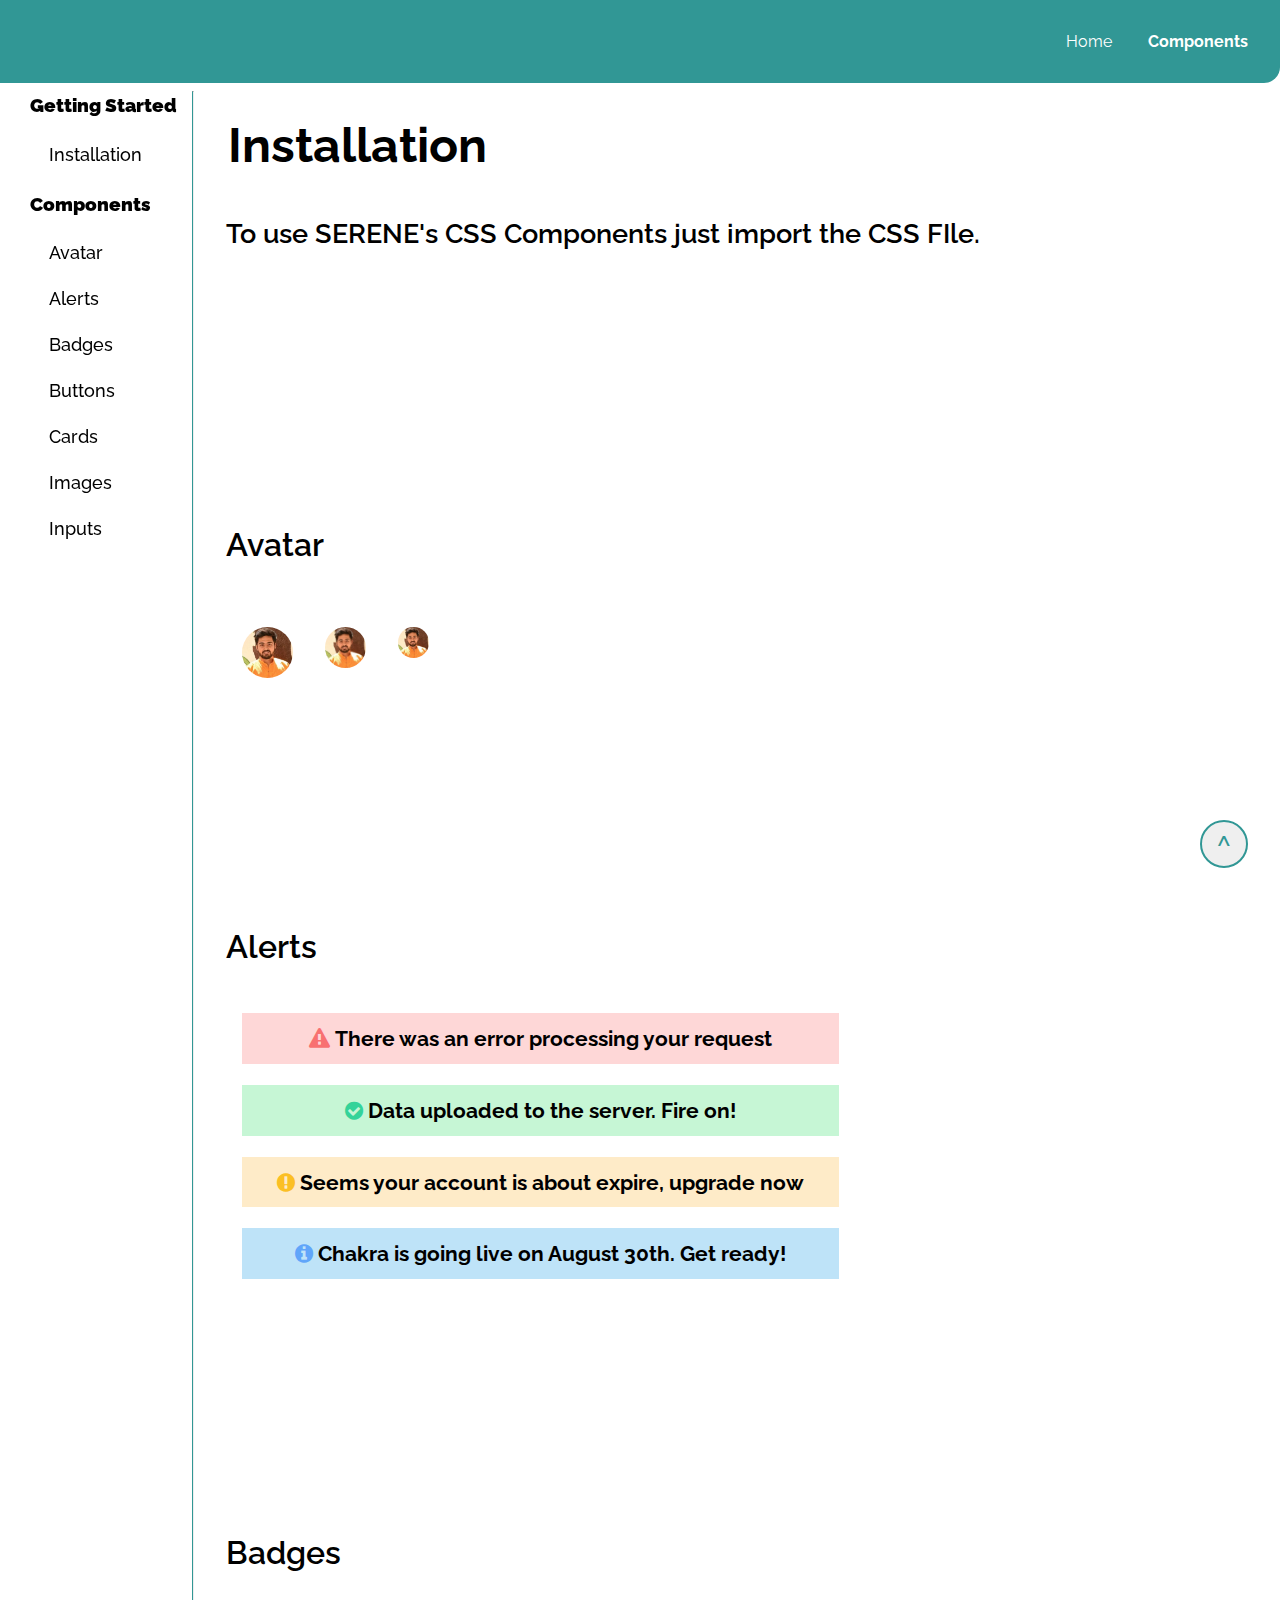
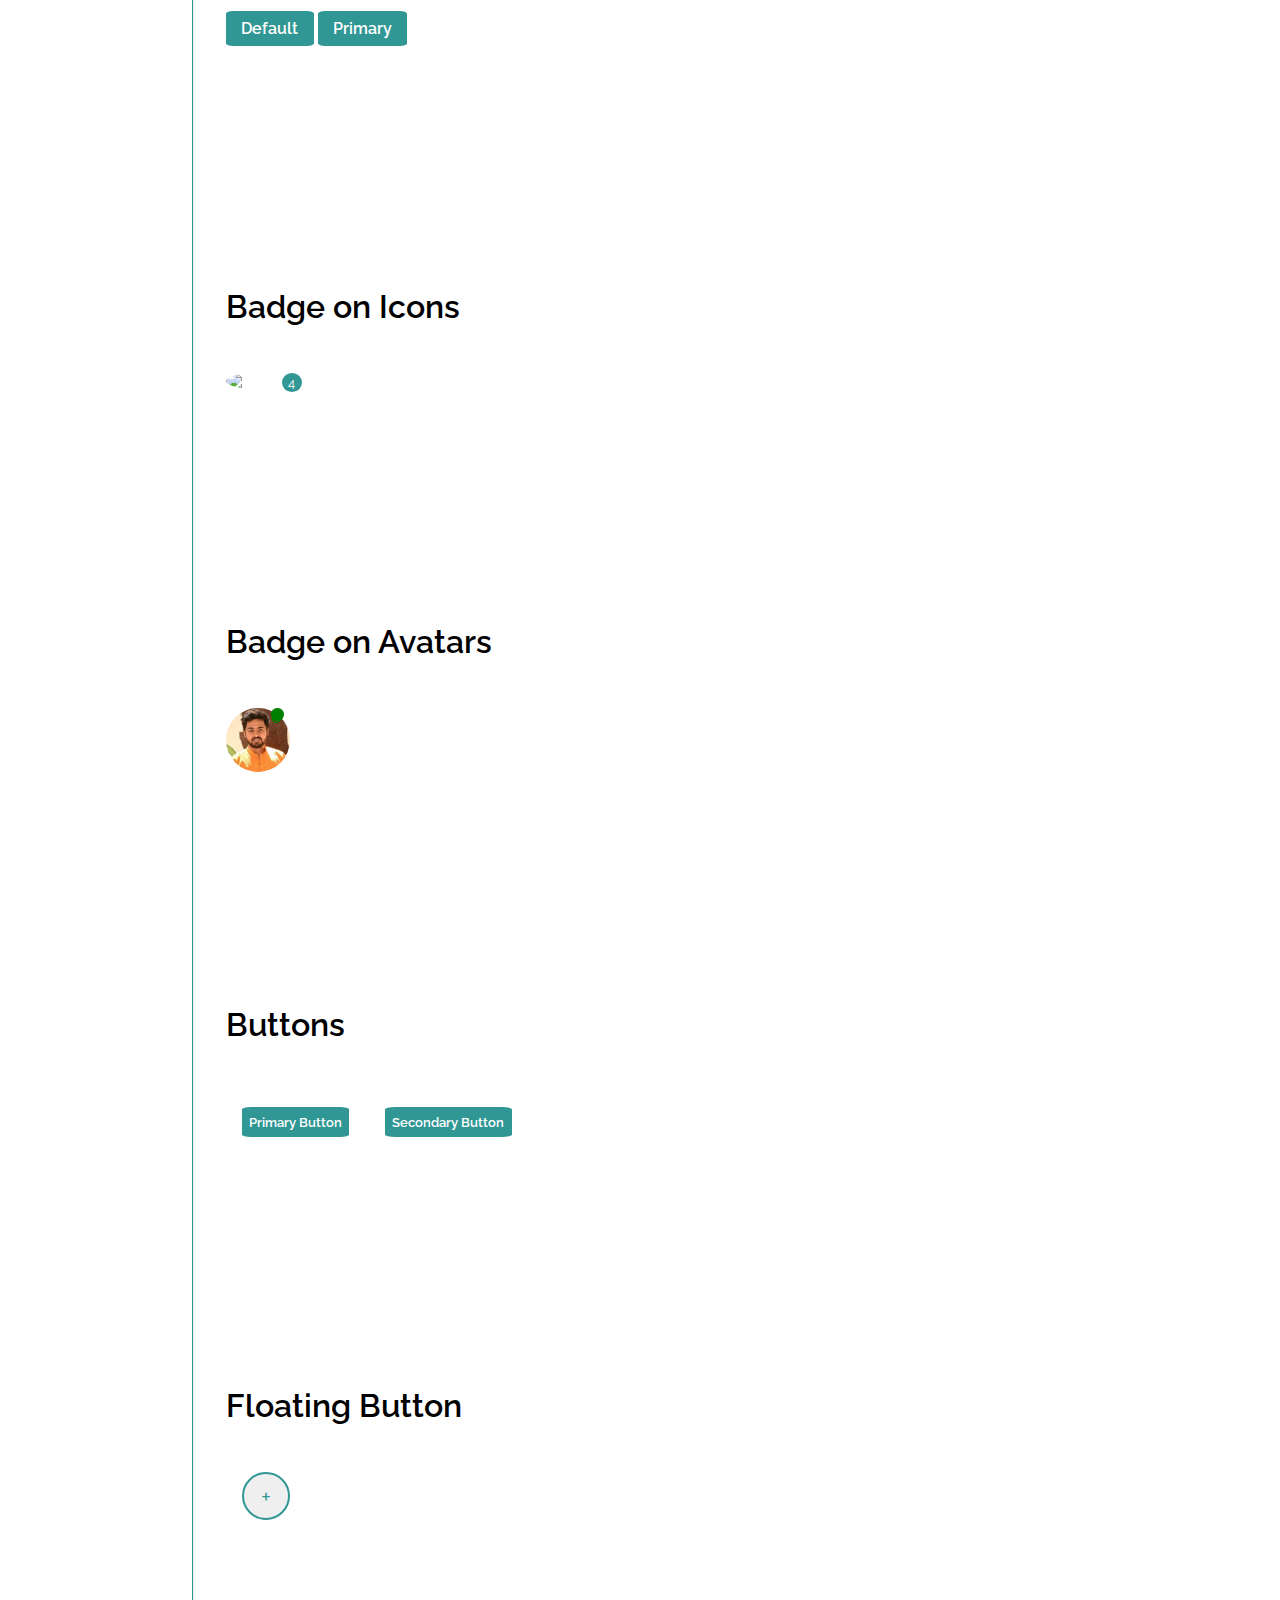
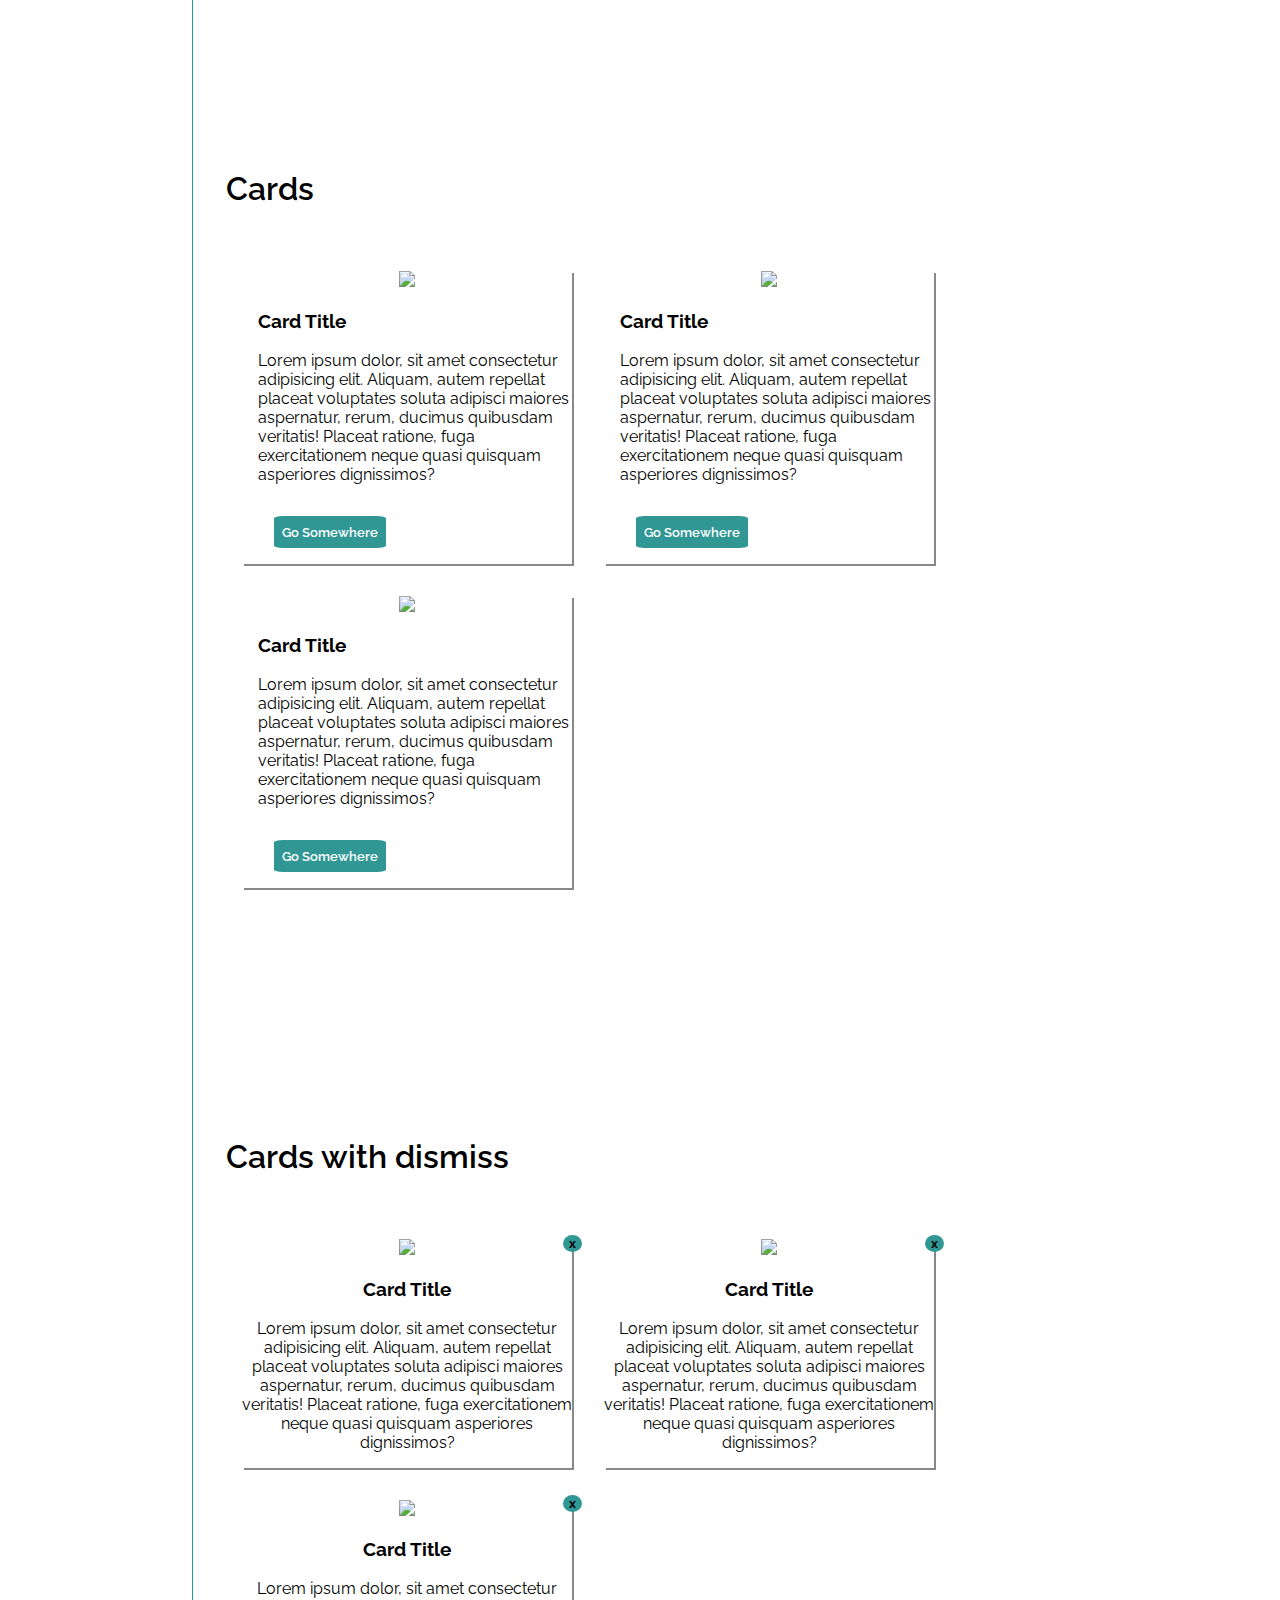
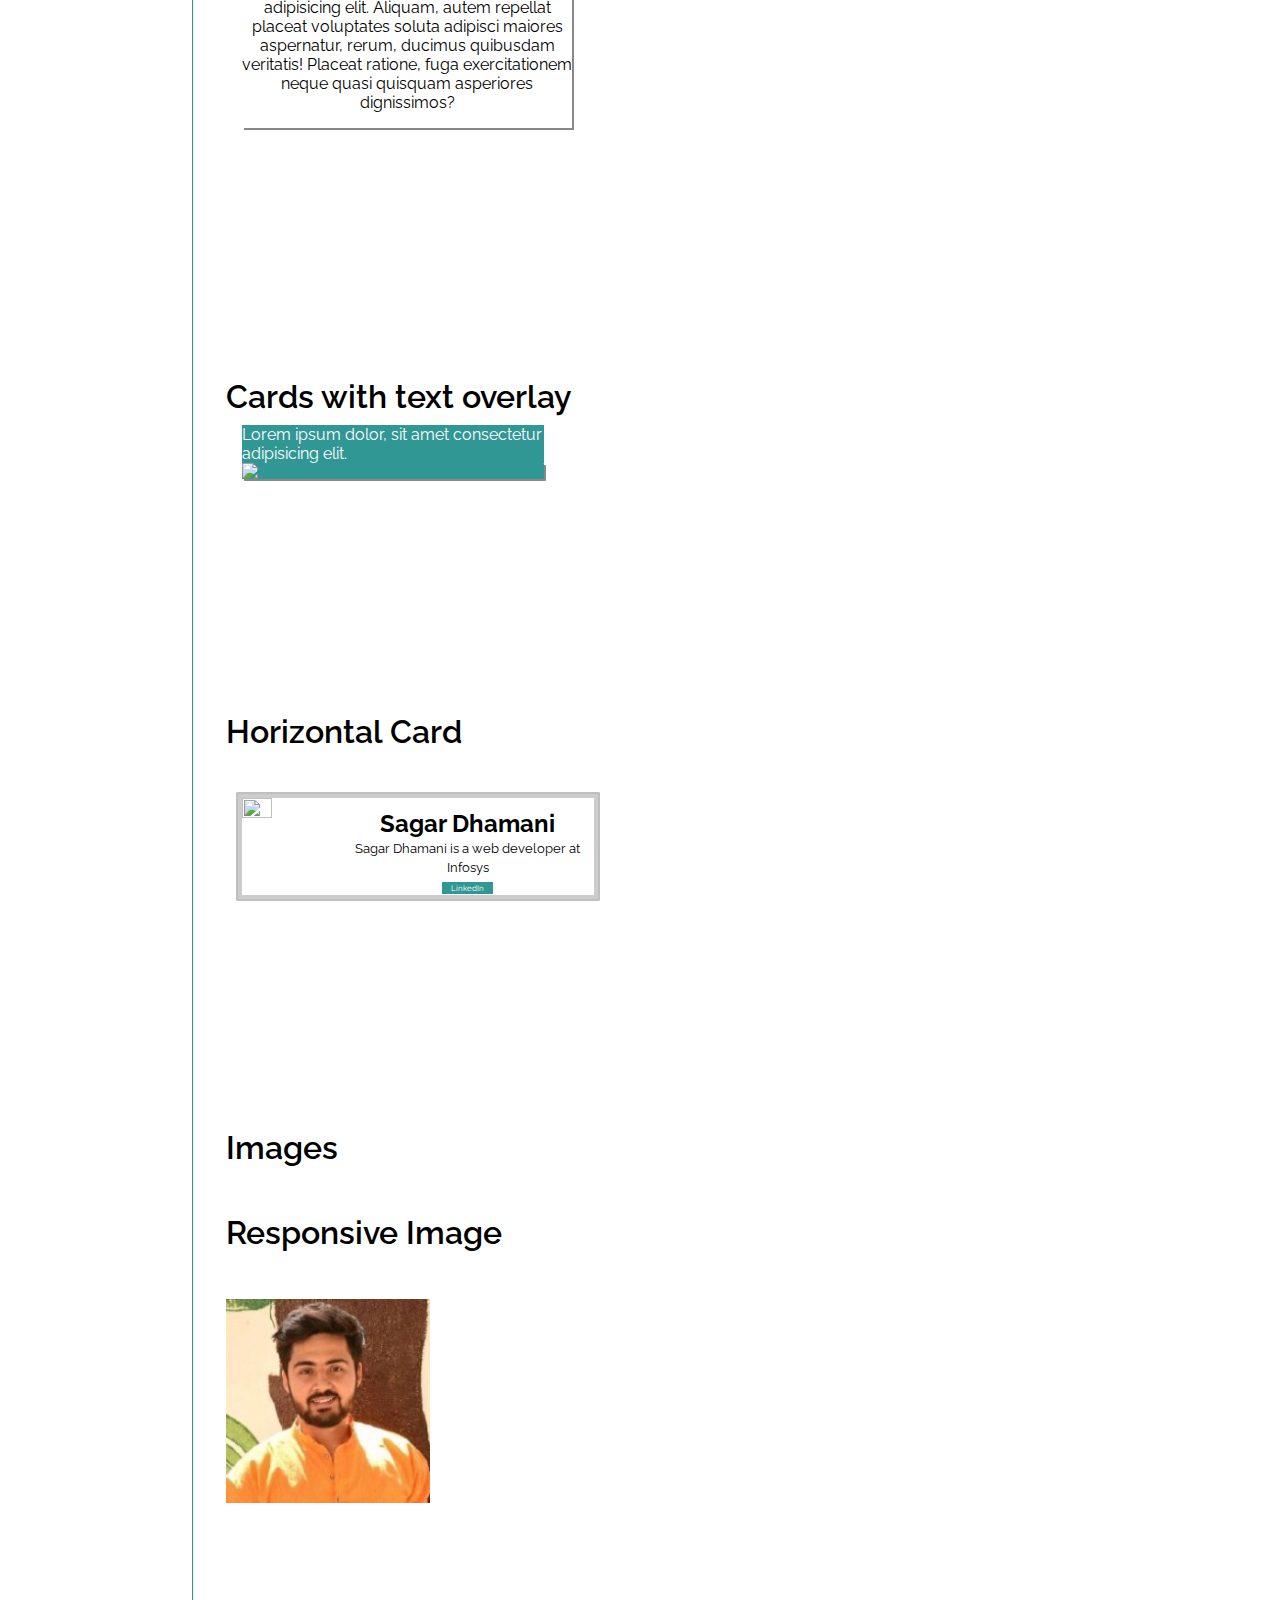
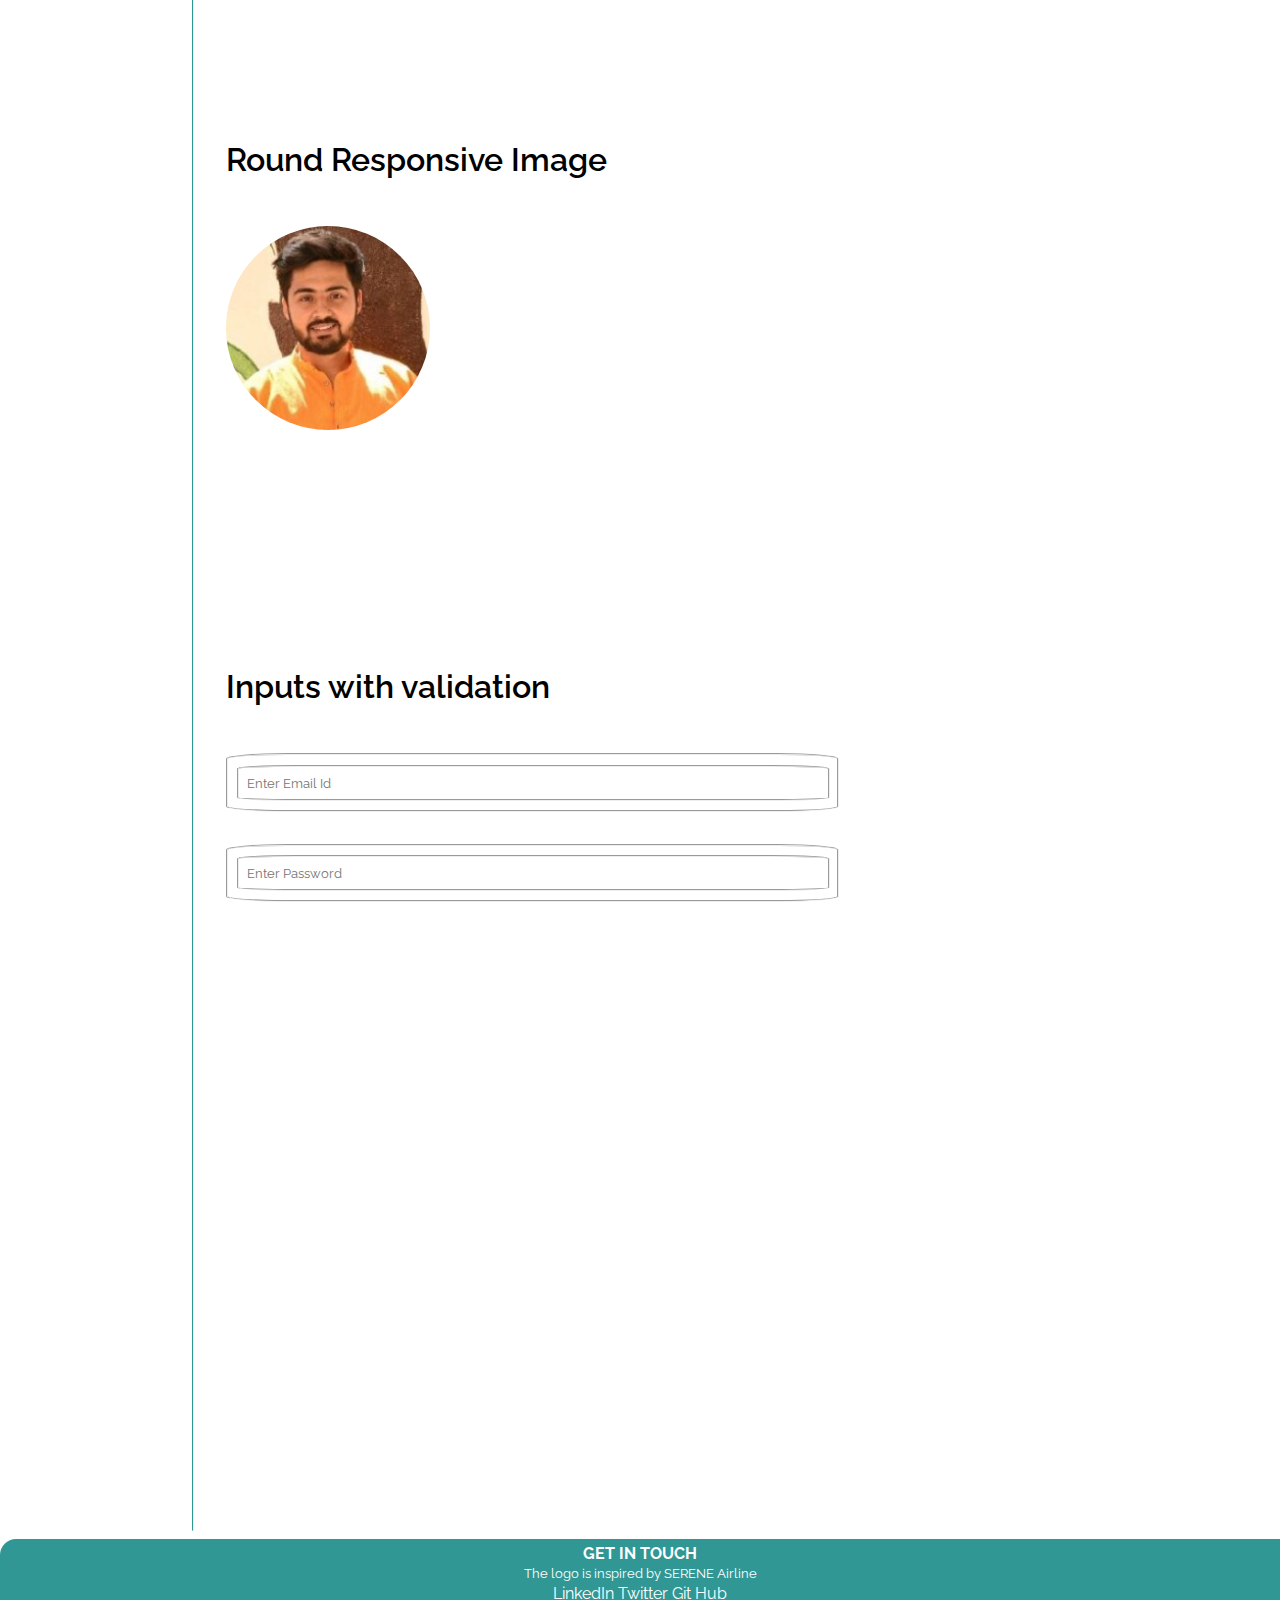
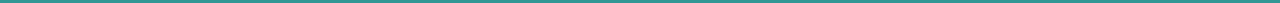
==== commit 3ee21e14: "Merge pull request #1 from sdhamani/development" ====
--- a/components.html
+++ b/components.html
@@ -22,7 +22,8 @@
       </ul>
       <div class="menu-heading">Components</div>
       <ul class="menu-list">
-        <li class="menu-list-item" id="avatars">Avatar</li>
+        <li class="menu-list-item" id="avatars">
+         Avatar</li>
         <li class="menu-list-item" id="alerts">Alerts</li>
         <li class="menu-list-item" id="badges">Badges</li>
         <li class="menu-list-item" id="buttons">Buttons</li>
@@ -51,7 +52,8 @@
       <div class="installation">
         <h1 class="installation-heading">Installation</h1>
         <p class="installation-text">To use SERENE's CSS Components just import the CSS FIle.</p>
-        <iframe class="iframes" src="https://www.thiscodeworks.com/embed/605db777f8c89a0014ee9bf0" frameborder="0"></iframe>
+        <iframe class="iframes" src="https://www.thiscodeworks.com/embed/605db777f8c89a0014ee9bf0"
+          frameborder="0"></iframe>
       </div>
       <h2 class="components-heading">Avatar</h2>
 
@@ -60,7 +62,8 @@
         <img class="avatar-xl" src="./Images/profile-photo.jpg" />
         <img class="avatar-l" src="./Images/profile-photo.jpg" />
       </div>
-      <iframe class="iframes" src="https://www.thiscodeworks.com/embed/605db83ef8c89a0014ee9bf2" frameborder="0"></iframe>
+      <iframe class="iframes" src="https://www.thiscodeworks.com/embed/605db83ef8c89a0014ee9bf2"
+        frameborder="0"></iframe>
 
       <h2 class="components-heading">Alerts</h2>
       <div>
@@ -92,7 +95,8 @@
           </h3>
         </div>
       </div>
-      <iframe class="iframes" src="https://www.thiscodeworks.com/embed/605dc4f3f8c89a0014ee9bf8"  frameborder="0"></iframe>
+      <iframe class="iframes" src="https://www.thiscodeworks.com/embed/605dc4f3f8c89a0014ee9bf8"
+        frameborder="0"></iframe>
 
       <h2 class="components-heading">Badges</h2>
 
@@ -101,7 +105,8 @@
           <span class="badge">Default</span>
           <span class="badge">Primary</span>
         </div>
-        <iframe class="iframes" src="https://www.thiscodeworks.com/embed/605dc537f8c89a0014ee9bf9" frameborder="0"></iframe>
+        <iframe class="iframes" src="https://www.thiscodeworks.com/embed/605dc537f8c89a0014ee9bf9"
+          frameborder="0"></iframe>
       </div>
 
 
@@ -112,7 +117,8 @@
         <img class="badge-icons" src="Images/icons8_shopping_cart_50px_1.png" />
         <span class="badge-on-icon">4</span>
       </div>
-      <iframe class="iframes" src="https://www.thiscodeworks.com/embed/605dc586f8c89a0014ee9bfb"frameborder="0"></iframe>
+      <iframe class="iframes" src="https://www.thiscodeworks.com/embed/605dc586f8c89a0014ee9bfb"
+        frameborder="0"></iframe>
 
 
 
@@ -122,7 +128,8 @@
           <img class="badge-icons" src="Images/profile-photo.jpg" />
           <span class="online-badge-on-icon">o</span>
         </div>
-        <iframe class="iframes" src="https://www.thiscodeworks.com/embed/605dc5cef8c89a0014ee9bfc" frameborder="0"></iframe>
+        <iframe class="iframes" src="https://www.thiscodeworks.com/embed/605dc5cef8c89a0014ee9bfc"
+          frameborder="0"></iframe>
       </div>
 
       <h2 class="components-heading">Buttons</h2>
@@ -130,7 +137,8 @@
         <button class="btn primary-button">Primary Button</button>
         <button class="btn seconday-button">Secondary Button</button>
       </div>
-      <iframe class="iframes"  src="https://www.thiscodeworks.com/embed/605dc647f8c89a0014ee9bfd"  frameborder="0"></iframe>
+      <iframe class="iframes" src="https://www.thiscodeworks.com/embed/605dc647f8c89a0014ee9bfd"
+        frameborder="0"></iframe>
 
       <h2 class="components-heading">Floating Button</h2>
 
@@ -138,7 +146,8 @@
         <div class="floating-div">
           <button class="floating-button">+</button>
         </div>
-        <iframe class="iframes" src="https://www.thiscodeworks.com/embed/605dc952f8c89a0014ee9bff"  frameborder="0"></iframe>
+        <iframe class="iframes" src="https://www.thiscodeworks.com/embed/605dc952f8c89a0014ee9bff"
+          frameborder="0"></iframe>
       </div>
 
       <h2 class="components-heading">Cards</h2>
@@ -180,7 +189,8 @@
           </div>
         </div>
       </div>
-      <iframe class="iframes" src="https://www.thiscodeworks.com/embed/605dc99bf8c89a0014ee9c01"  frameborder="0"></iframe>
+      <iframe class="iframes" src="https://www.thiscodeworks.com/embed/605dc99bf8c89a0014ee9c01"
+        frameborder="0"></iframe>
 
       <h2 class="components-heading">Cards with dismiss</h2>
 
@@ -222,7 +232,8 @@
         </div>
 
       </div>
-      <iframe class="iframes" src="https://www.thiscodeworks.com/embed/605dca38f8c89a0014ee9c07" frameborder="0"></iframe>
+      <iframe class="iframes" src="https://www.thiscodeworks.com/embed/605dca38f8c89a0014ee9c07"
+        frameborder="0"></iframe>
       <h2 class="components-heading">Cards with text overlay</h2>
 
       <div style="margin-left: 1rem;">
@@ -230,7 +241,8 @@
           <img class="text-overlay-image" src="https://picsum.photos/id/237/536/354">
           <p class="text-overlay-data">Lorem ipsum dolor, sit amet consectetur adipisicing elit. </p>
         </div>
-        <iframe class="iframes" src="https://www.thiscodeworks.com/embed/605dcac2f8c89a0014ee9c0a" frameborder="0"></iframe>
+        <iframe class="iframes" src="https://www.thiscodeworks.com/embed/605dcac2f8c89a0014ee9c0a"
+          frameborder="0"></iframe>
       </div>
 
 
@@ -255,7 +267,8 @@
 
       </div>
 
-      <iframe class="iframes" src="https://www.thiscodeworks.com/embed/605dcafff8c89a0014ee9c0c" frameborder="0"></iframe>
+      <iframe class="iframes" src="https://www.thiscodeworks.com/embed/605dcafff8c89a0014ee9c0c"
+        frameborder="0"></iframe>
 
       <h2 class="components-heading">Images</h2>
       <div>
@@ -263,13 +276,15 @@
         <div>
           <img class="responsive-img" src="Images/profile-photo.jpg" />
         </div>
-        <iframe class="iframes" src="https://www.thiscodeworks.com/embed/605dcb3bf8c89a0014ee9c0d"  frameborder="0"></iframe>
+        <iframe class="iframes" src="https://www.thiscodeworks.com/embed/605dcb3bf8c89a0014ee9c0d"
+          frameborder="0"></iframe>
 
         <h2 class="components-heading">Round Responsive Image</h2>
         <div>
           <img class="round-responsive-img" src="Images/profile-photo.jpg" />
         </div>
-        <iframe class="iframes" src="https://www.thiscodeworks.com/embed/605dcb70f8c89a0014ee9c0e"  frameborder="0"></iframe>
+        <iframe class="iframes" src="https://www.thiscodeworks.com/embed/605dcb70f8c89a0014ee9c0e"
+          frameborder="0"></iframe>
       </div>
 
       <h2 class="components-heading">Inputs with validation</h2>
@@ -282,11 +297,14 @@
         </div>
       </div>
 
-      <iframe class="iframes" src="https://www.thiscodeworks.com/embed/605dcc21f8c89a0014ee9c10" frameborder="0"></iframe>
+      <iframe class="iframes" src="https://www.thiscodeworks.com/embed/605dcc21f8c89a0014ee9c10"
+        frameborder="0"></iframe>
     </div>
+   
   </div>
+  
   </div>
-  <footer class="footer-components ">
+  <footer class="footer">
     <div class="footer-header">GET IN TOUCH</div>
     <p class="footer-text">The logo is inspired by SERENE Airline</p>
     <ul class="list-no-bullets">
--- a/styles.css
+++ b/styles.css
@@ -96,6 +96,18 @@
   padding-left: 1rem;
 }
 
+/* .menu-list-item:focus {
+  background: red;
+} */
+
+.focus-btn:focus {
+  color: rgb(231, 1, 1);
+}
+
+.focus-btn:active {
+  color: rgb(231, 1, 1);
+}
+
 /* Navigation Bar */
 
 .navigation {
@@ -129,10 +141,10 @@
   font-weight: d;
 }
 
-/* .list-no-bullets {
+.list-no-bullets {
   list-style: none;
   padding-inline-start: 0px;
-} */
+}
 
 .list-item-inline {
   display: inline;
@@ -150,12 +162,18 @@
 
 /* Main-content */
 
+.outer-div {
+  width: 100%;
+  height: 77.9vh;
+  display: flex;
+  justify-content: center;
+  align-items: center;
+}
+
 .main-content {
-  margin: auto;
+  margin: auto auto;
   width: 60%;
-  position: absolute;
-  top: 30%;
-  left: 20%;
+  height: 60vh;
   display: flex;
   color: var(--primary-color);
 }
@@ -268,22 +286,22 @@
 }
 
 .alert-error {
-  padding: 1%;
+  padding: 0.8rem;
   background-color: rgb(254, 215, 215);
 }
 
 .alert-success {
-  padding: 1%;
+  padding: 0.8rem;
   background-color: #c6f6d5;
 }
 
 .alert-warning {
-  padding: 1%;
+  padding: 0.8rem;
   background-color: #feebc8;
 }
 
 .alert-info {
-  padding: 1%;
+  padding: 0.8rem;
   background-color: #bee3f8;
 }
 
@@ -594,13 +612,20 @@
   text-align: center;
   color: var(--button-text-color);
   border-top-left-radius: 1rem;
-  position: absolute;
-  bottom: 0;
   width: 100%;
 }
 
 .footer .link {
   color: var(--button-text-color);
+  padding: 0;
+  margin: 0;
+}
+
+.footer ul {
+  padding: 0;
+  margin: 0;
+  margin-block-start: 0;
+  margin-block-end: 0;
 }
 
 .footer .footer-header {
@@ -613,38 +638,18 @@
   padding-inline-start: 0px;
 }
 
-.footer-components {
-  background-color: var(--primary-color);
-  padding: 1rem 1rem;
-  text-align: center;
-  color: var(--button-text-color);
-  border-top-left-radius: 1rem;
-  width: 100%;
-}
-
-.footer-components .link {
-  color: var(--button-text-color);
-}
-
-.footer-components .footer-header {
-  font-weight: bold;
-  font-size: 1rem;
-}
-
-.footer-components ul {
-  padding-inline-start: 0px;
-}
-
 .footer-text {
-  margin: 0.5rem;
-}
-
-.footer-components .list-no-bullets {
-  margin: 0;
+  font-size: small;
+  padding: 0.1rem;
+  margin: 0.1rem;
 }
 
 /* mediaqueries */
 @media screen and (max-width: 767px) {
+  .outer-div {
+    width: 100%;
+    height: 80vh;
+  }
   .menu {
     width: 99%;
     display: none;
@@ -680,7 +685,7 @@
 
   .alert {
     width: 100%;
-    padding-left: 0;
+    padding: 12px;
   }
 
   .main-content {
@@ -707,10 +712,6 @@
     margin: 0;
   }
 
-  .footer-components .footer-header {
-    font-size: 60%;
-  }
-
   .footer .footer-header {
     font-size: 60%;
   }
@@ -721,37 +722,25 @@
     margin: 0.1rem;
   }
 
-  .footer-components {
-    padding: 0.6rem;
-  }
-
-  .footer-components .link {
+  .footer .link {
+    padding-bottom: 0.2rem;
+    margin: 0;
     font-size: xx-small;
   }
 
-  .footer .link {
-    padding: 0px;
-    font-size: xx-small;
-  }
-
   .footer .list-no-bullets {
-    margin: 0px;
-    padding: 0px;
-  }
-
-  .footer .list-no-bullets {
-    margin: 0px;
-    padding: 0px;
-  }
-
-  .footer-components .list-no-bullets {
-    margin: 0px;
-    padding: 0px;
-  }
-
-  .footer-components .list-no-bullets {
-    margin: 0px;
-    padding: 0px;
+    margin: 0;
+    padding: 0;
+    padding-bottom: 0.4rem;
+  }
+  .footer ul {
+    margin: 0;
+    padding: 0;
+  }
+
+  .footer li {
+    margin: 0;
+    padding: 0;
   }
 
   .iframes {
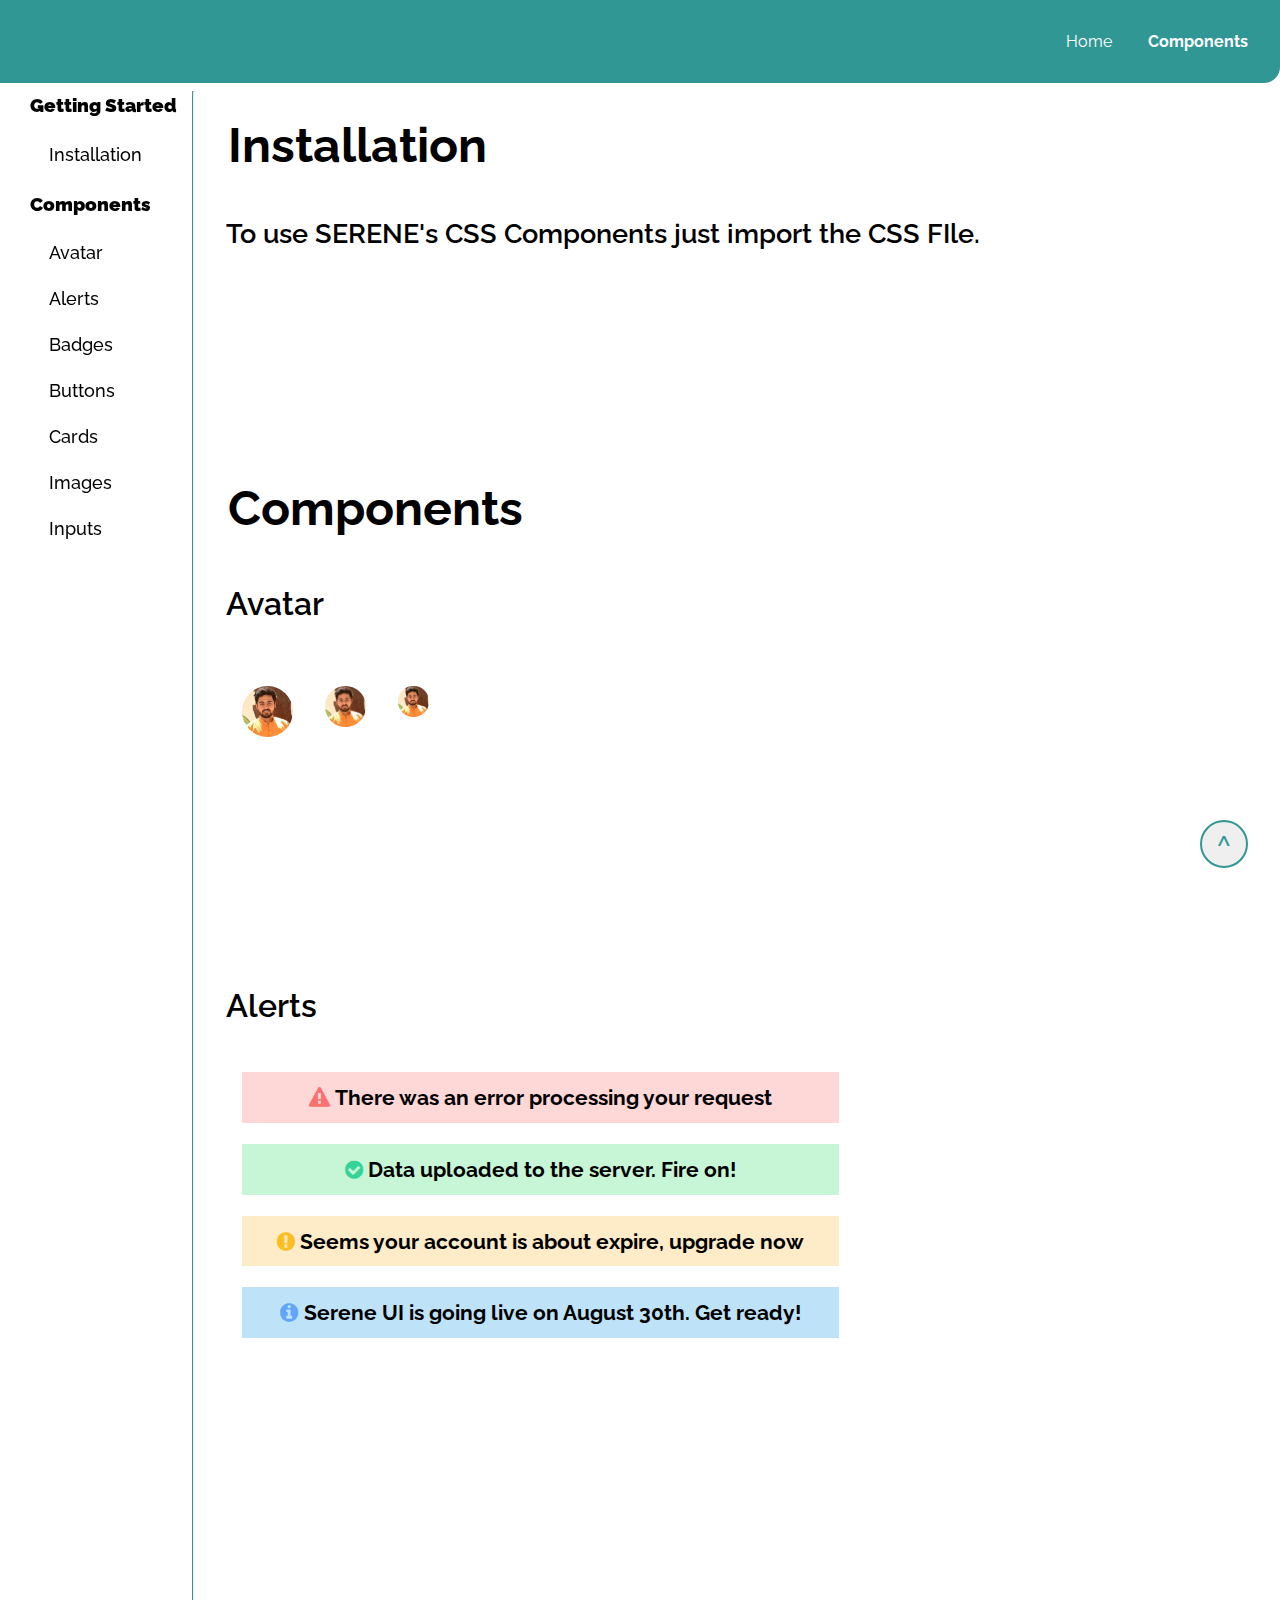
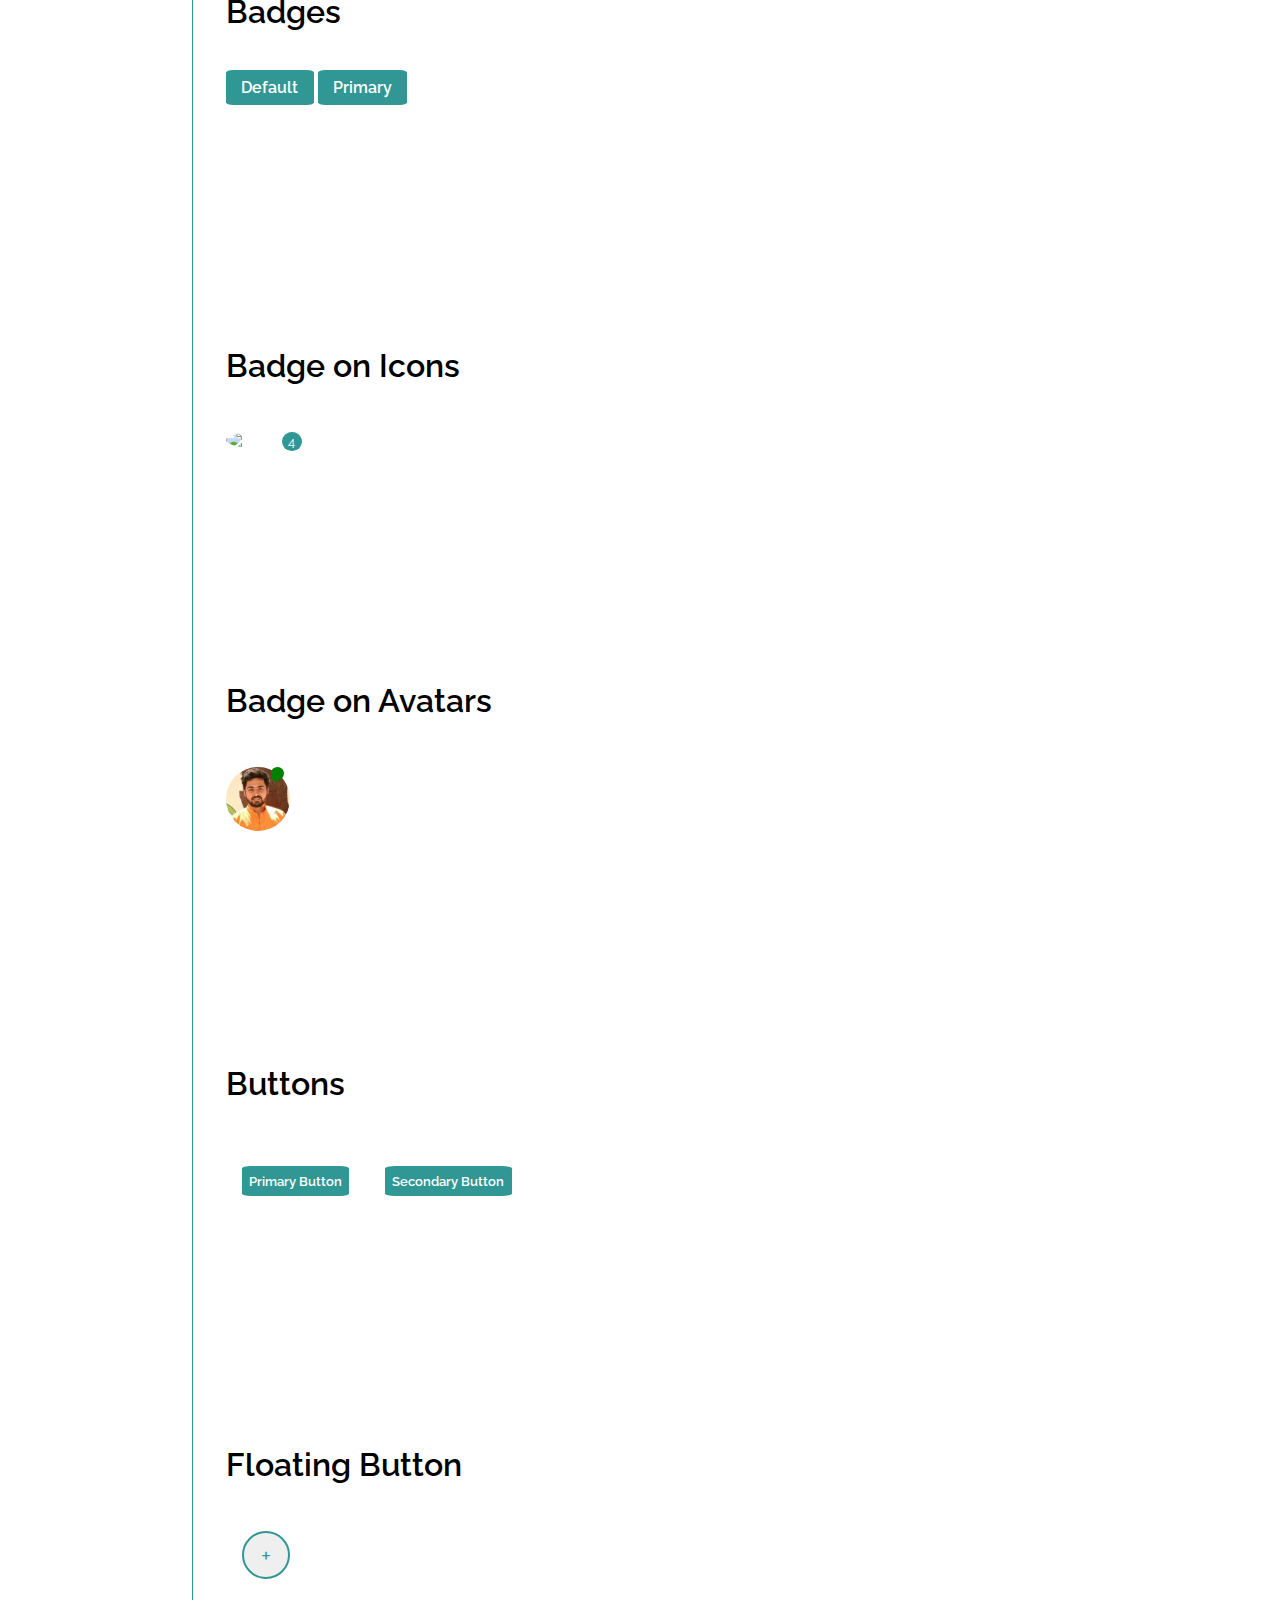
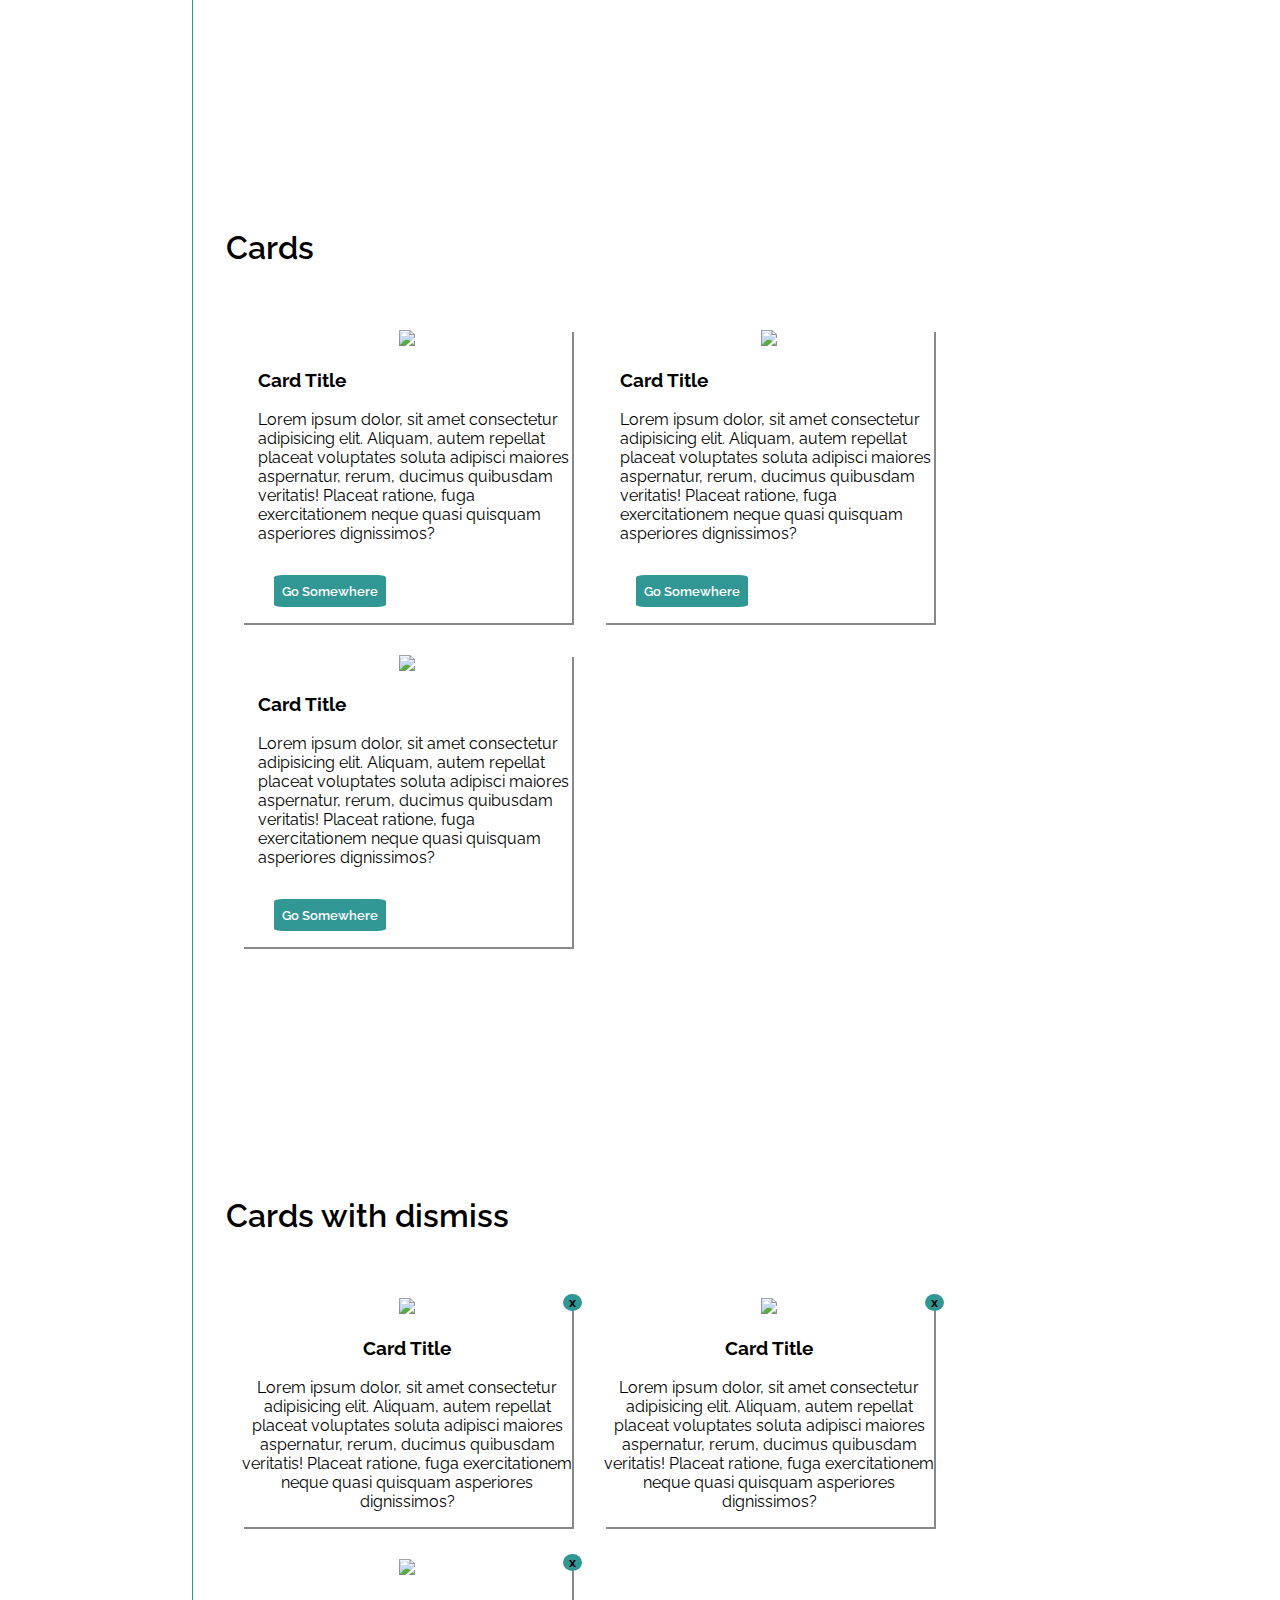
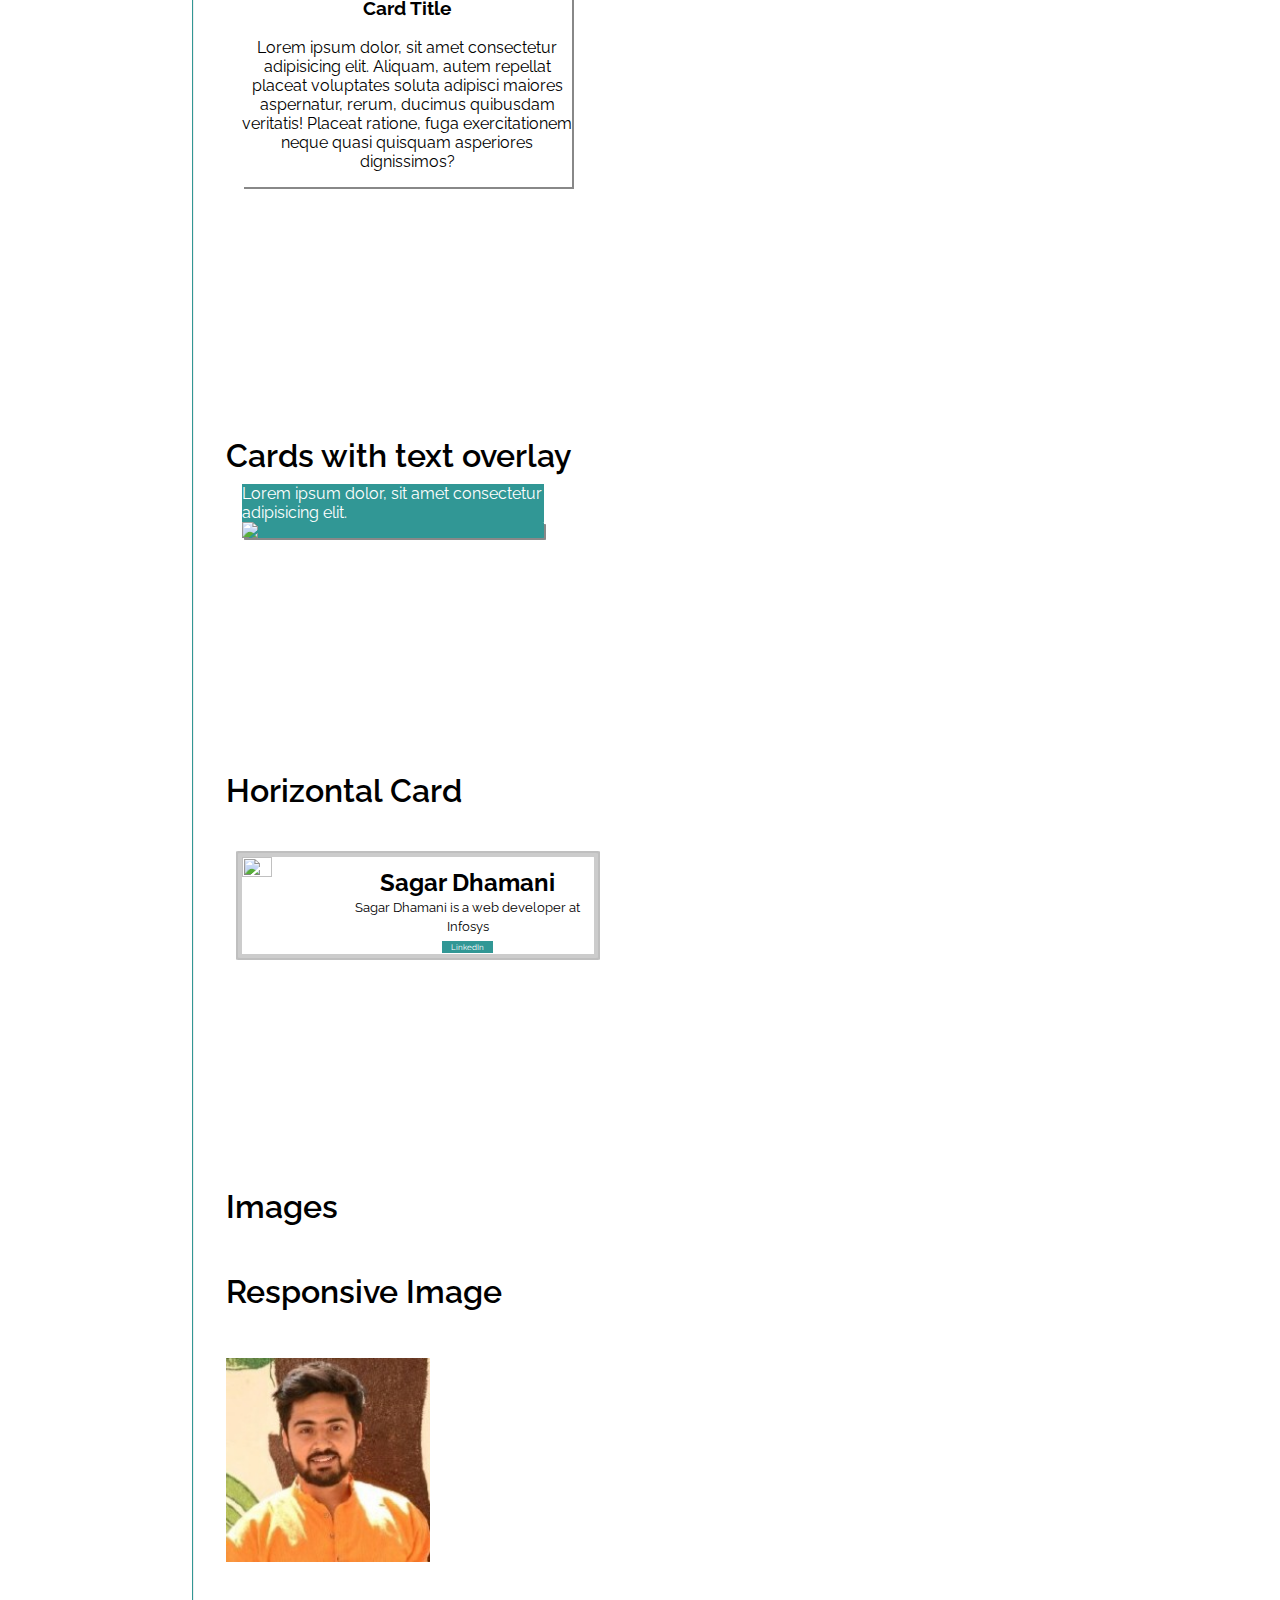
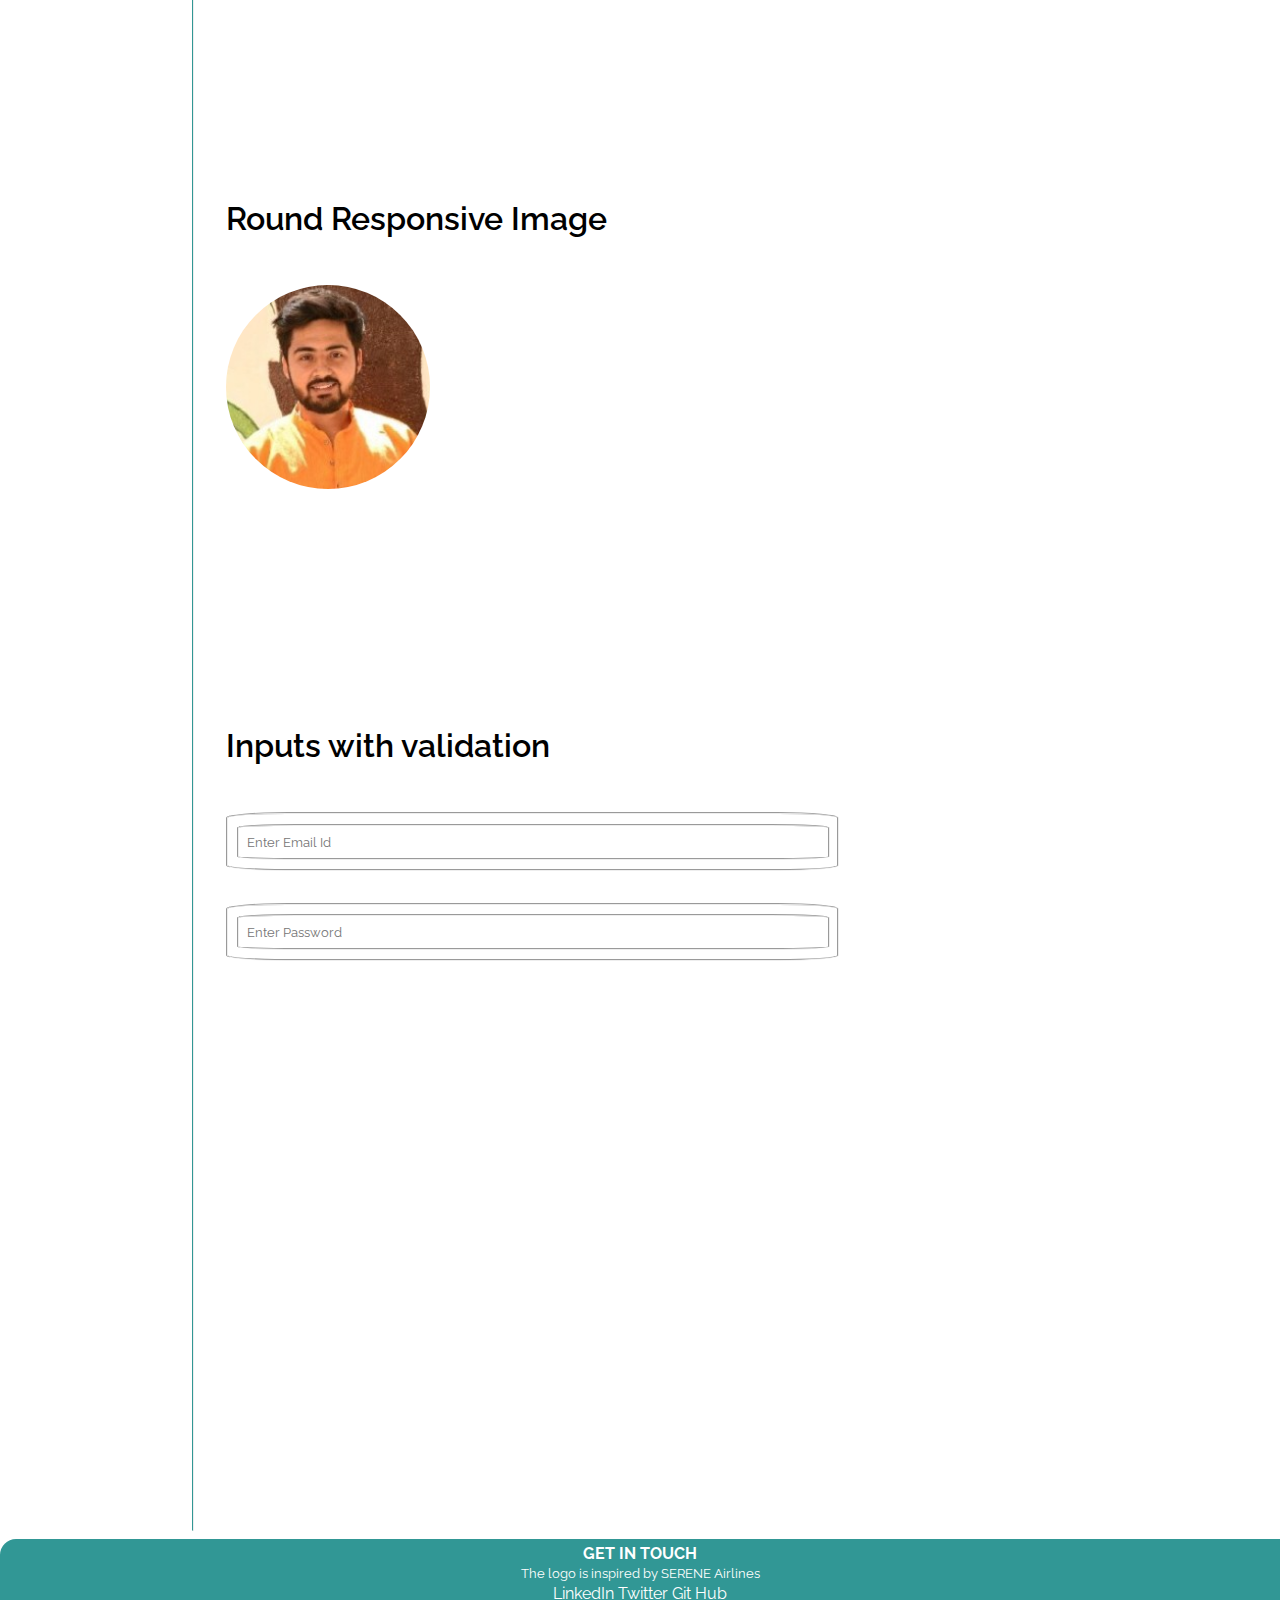
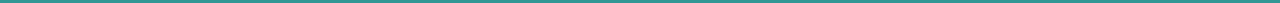
==== commit e3956e7e: "Added components headline" ====
--- a/components.html
+++ b/components.html
@@ -55,6 +55,7 @@
         <iframe class="iframes" src="https://www.thiscodeworks.com/embed/605db777f8c89a0014ee9bf0"
           frameborder="0"></iframe>
       </div>
+      <h1 class="installation-heading">Components</h1>
       <h2 class="components-heading">Avatar</h2>
 
       <div class="avatars">
@@ -64,6 +65,8 @@
       </div>
       <iframe class="iframes" src="https://www.thiscodeworks.com/embed/605db83ef8c89a0014ee9bf2"
         frameborder="0"></iframe>
+
+   
 
       <h2 class="components-heading">Alerts</h2>
       <div>
@@ -89,7 +92,7 @@
         </div>
         <div class="alert">
           <h3 class="alert-info">
-            <i class="fa fa-info-circle" style="color: #60a5fa; padding-right: 1%" aria-hidden="true"></i>Chakra is
+            <i class="fa fa-info-circle" style="color: #60a5fa; padding-right: 1%" aria-hidden="true"></i>Serene UI is
             going
             live on August 30th. Get ready!
           </h3>
@@ -306,7 +309,7 @@
   </div>
   <footer class="footer">
     <div class="footer-header">GET IN TOUCH</div>
-    <p class="footer-text">The logo is inspired by SERENE Airline</p>
+    <p class="footer-text">The logo is inspired by SERENE Airlines</p>
     <ul class="list-no-bullets">
       <li class="list-item-inline">
         <a class="link " href="https://www.linkedin.com/in/sagar-dhamani-a8b066114/">LinkedIn</a>
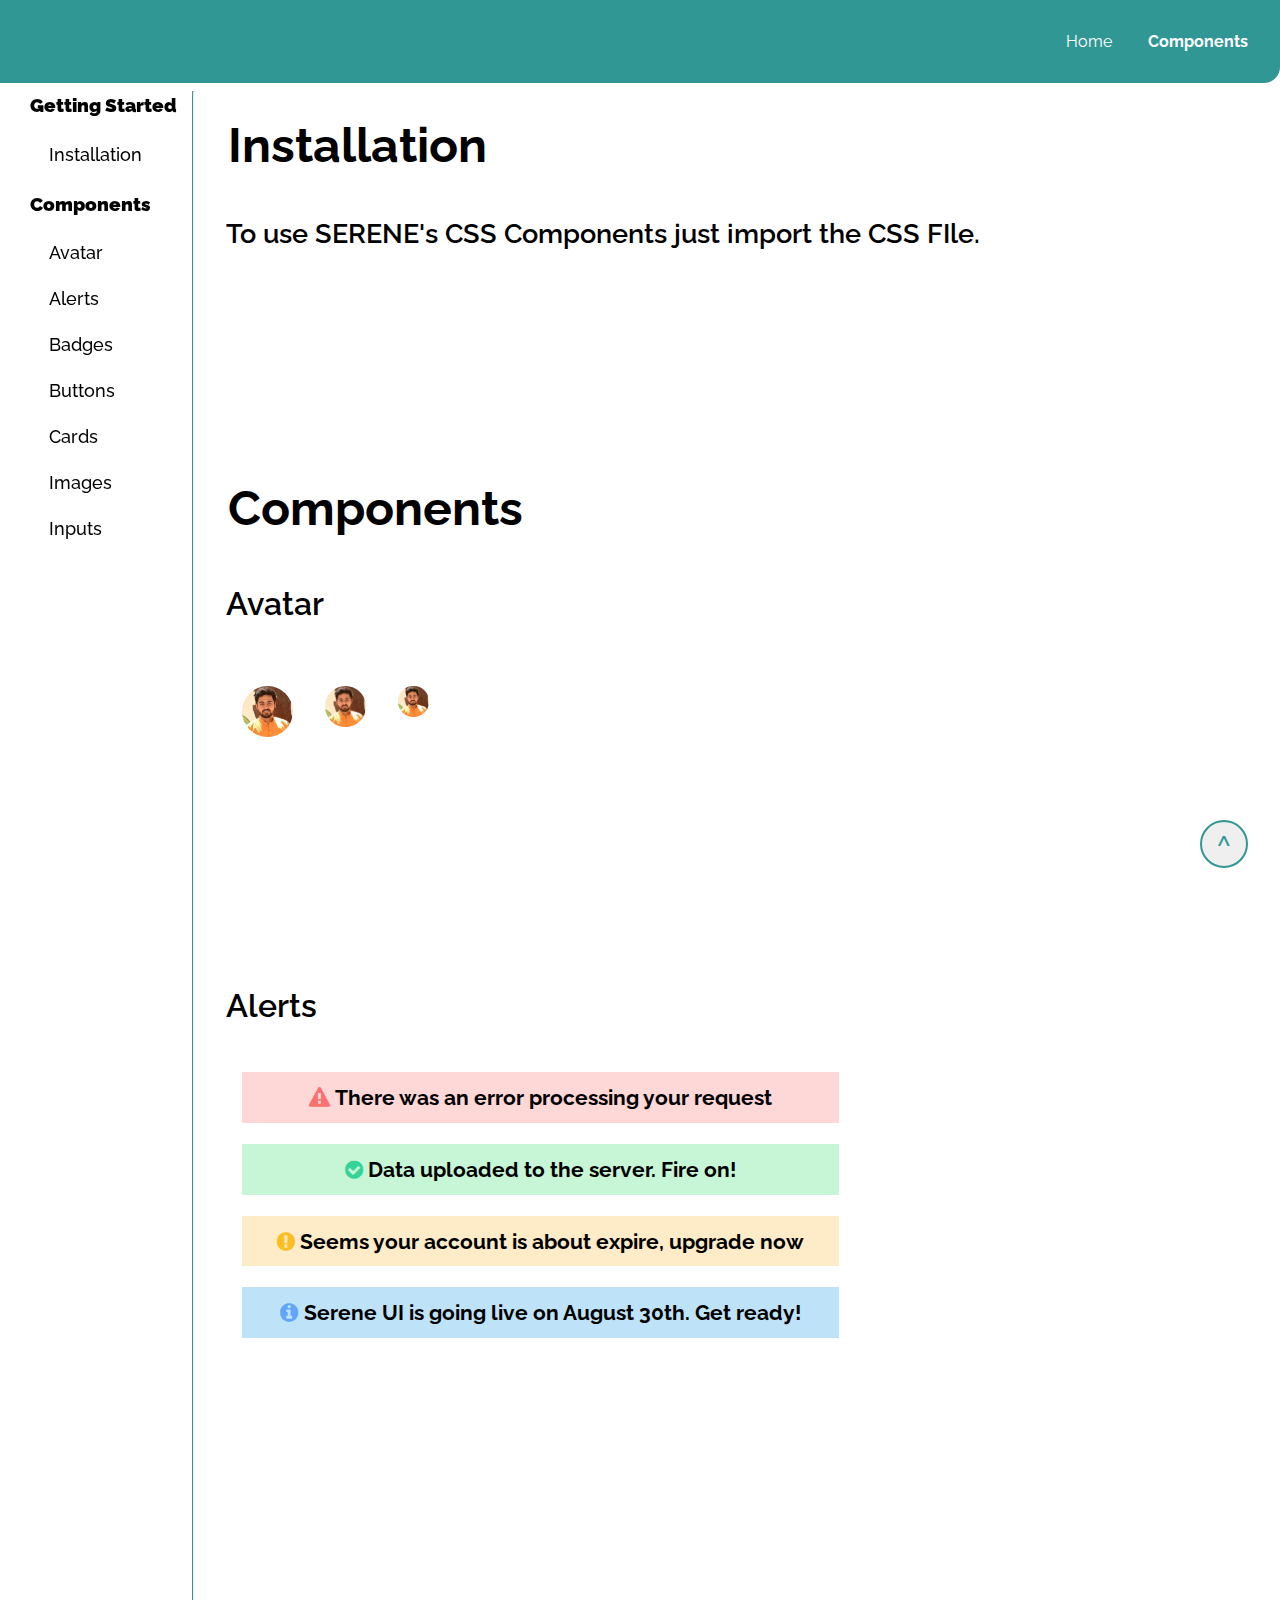
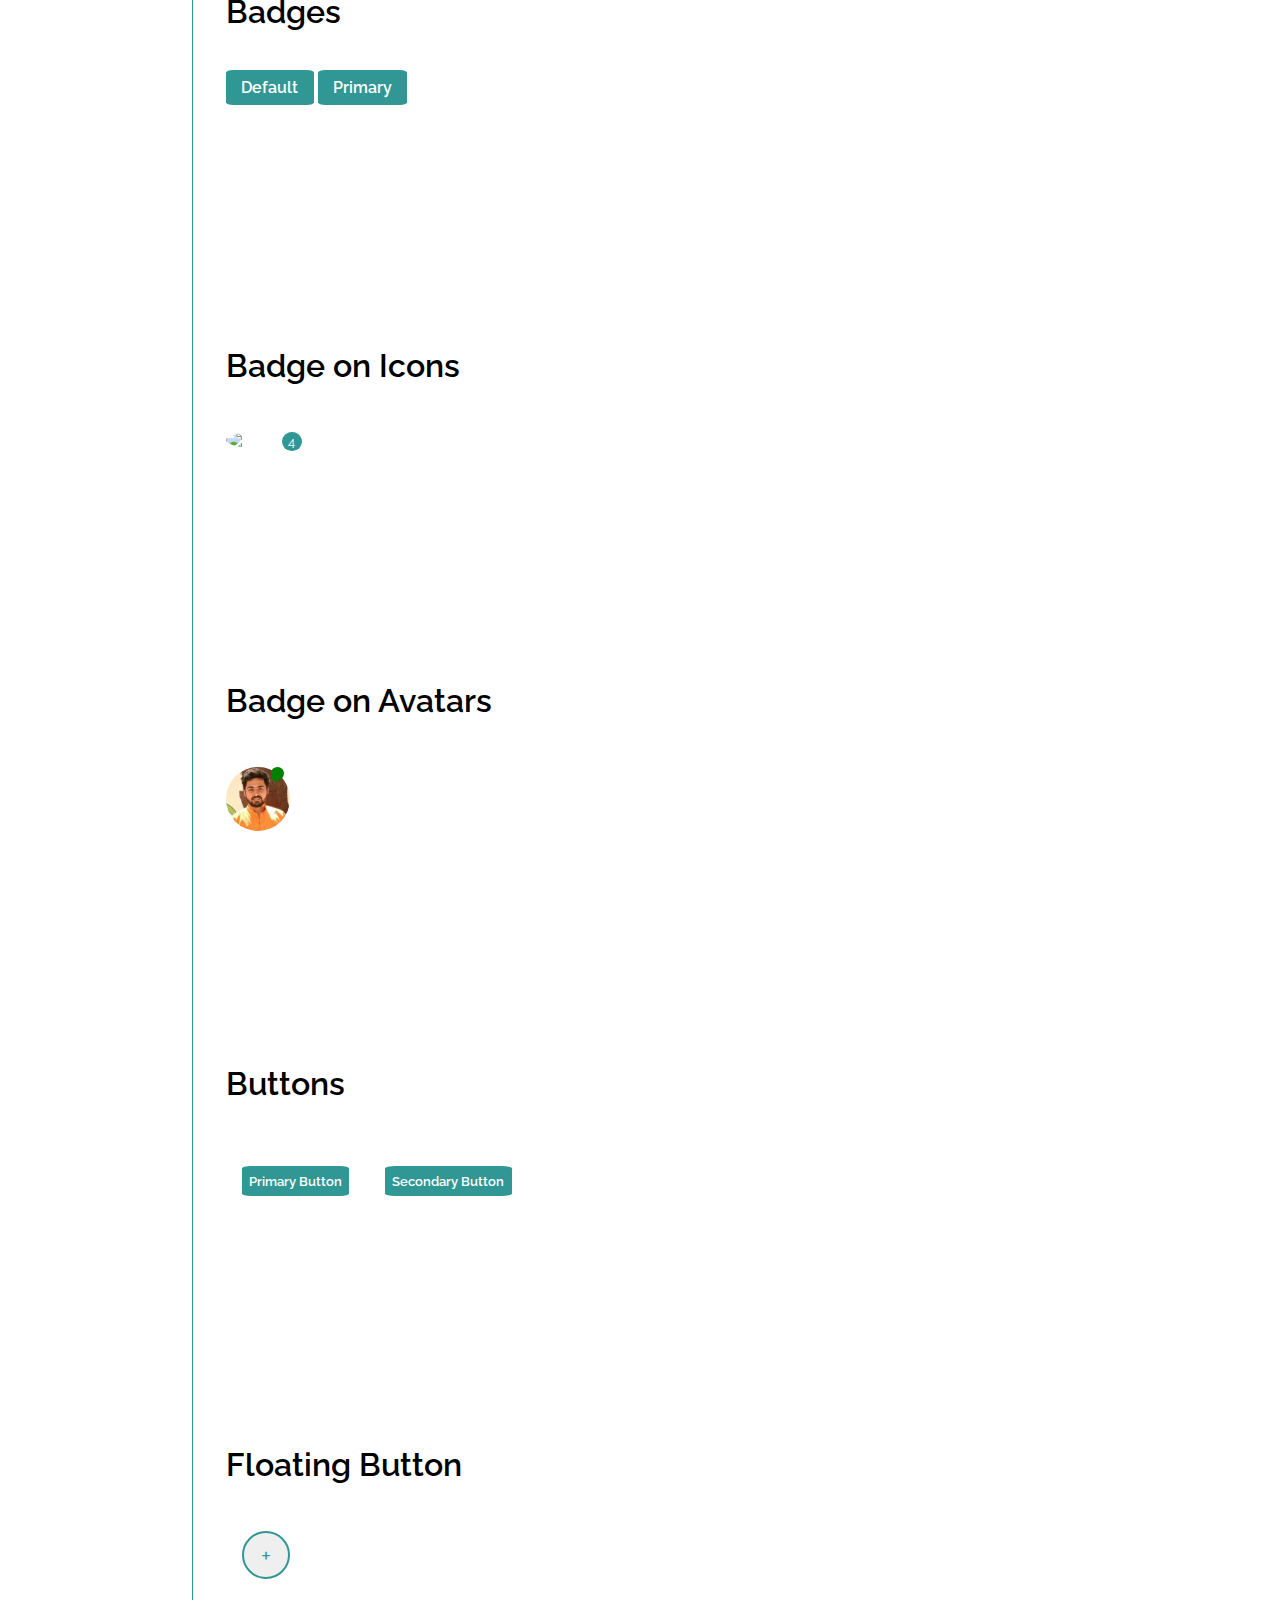
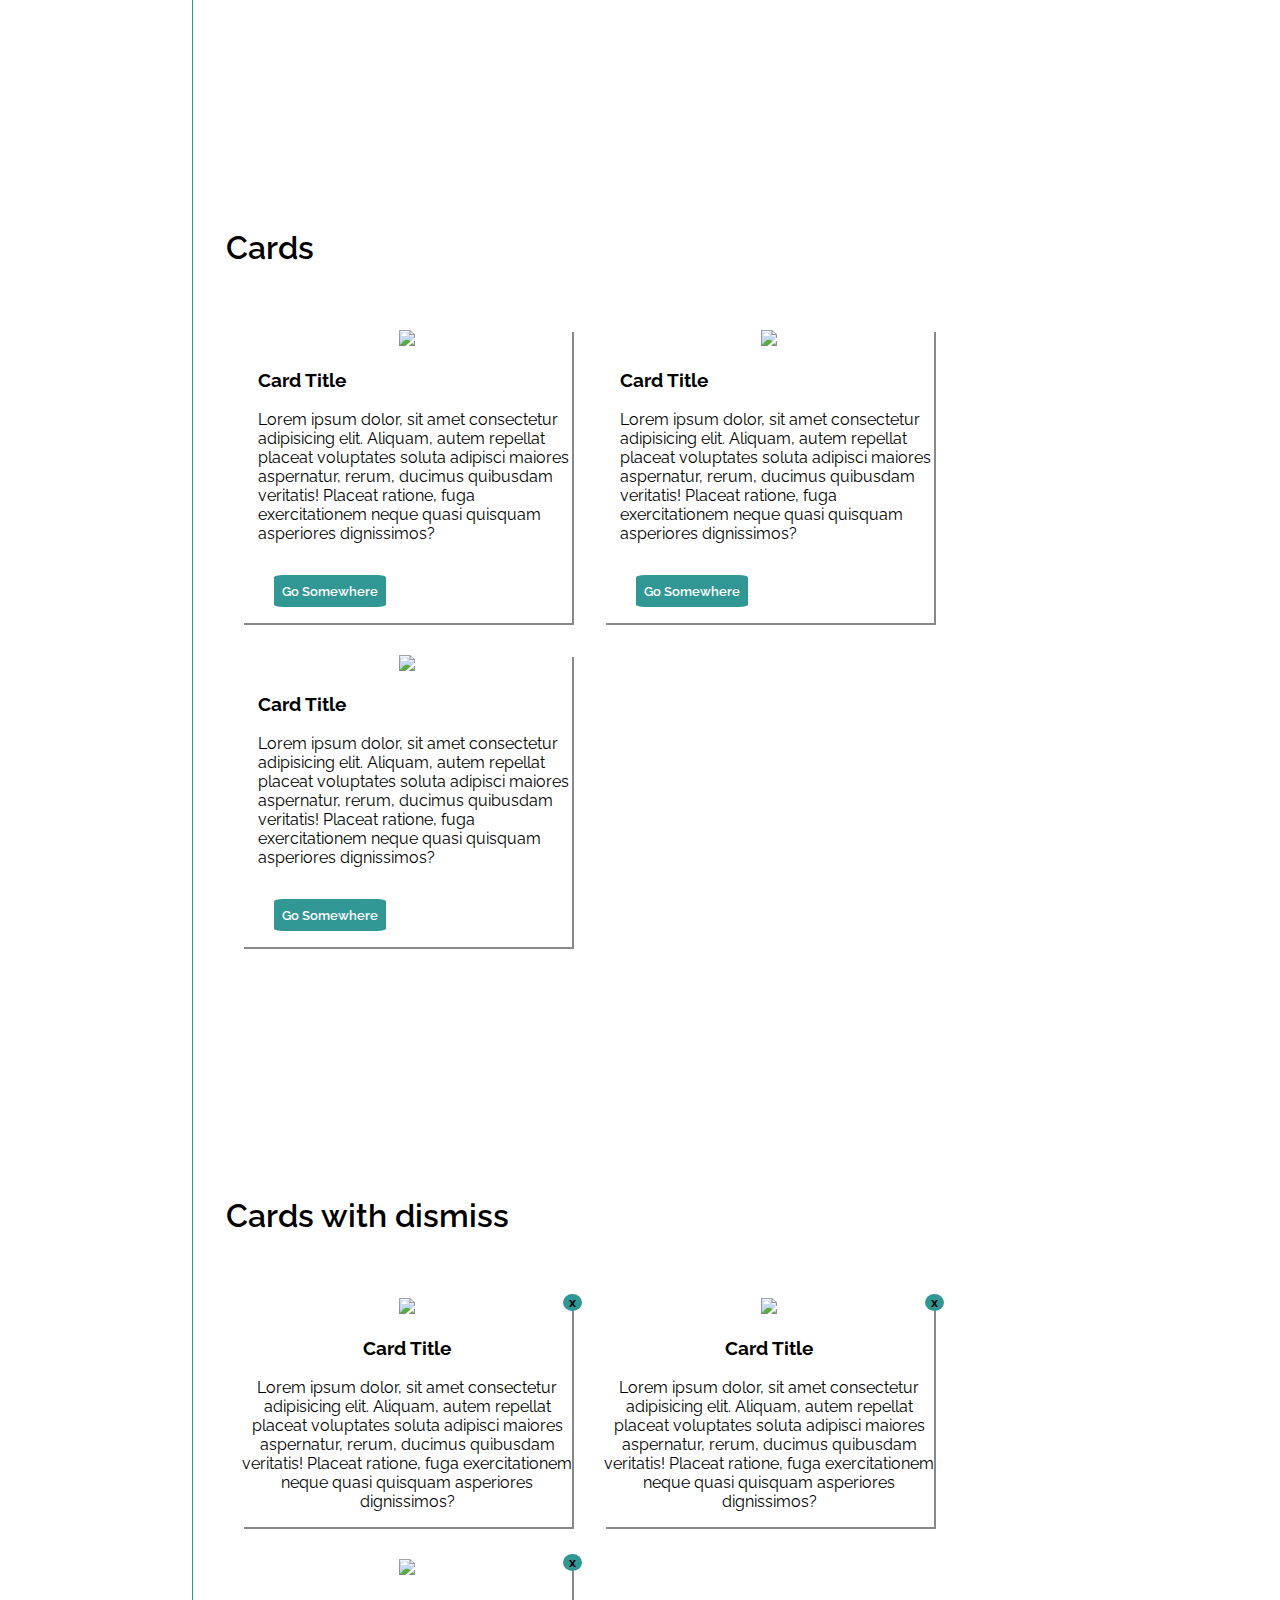
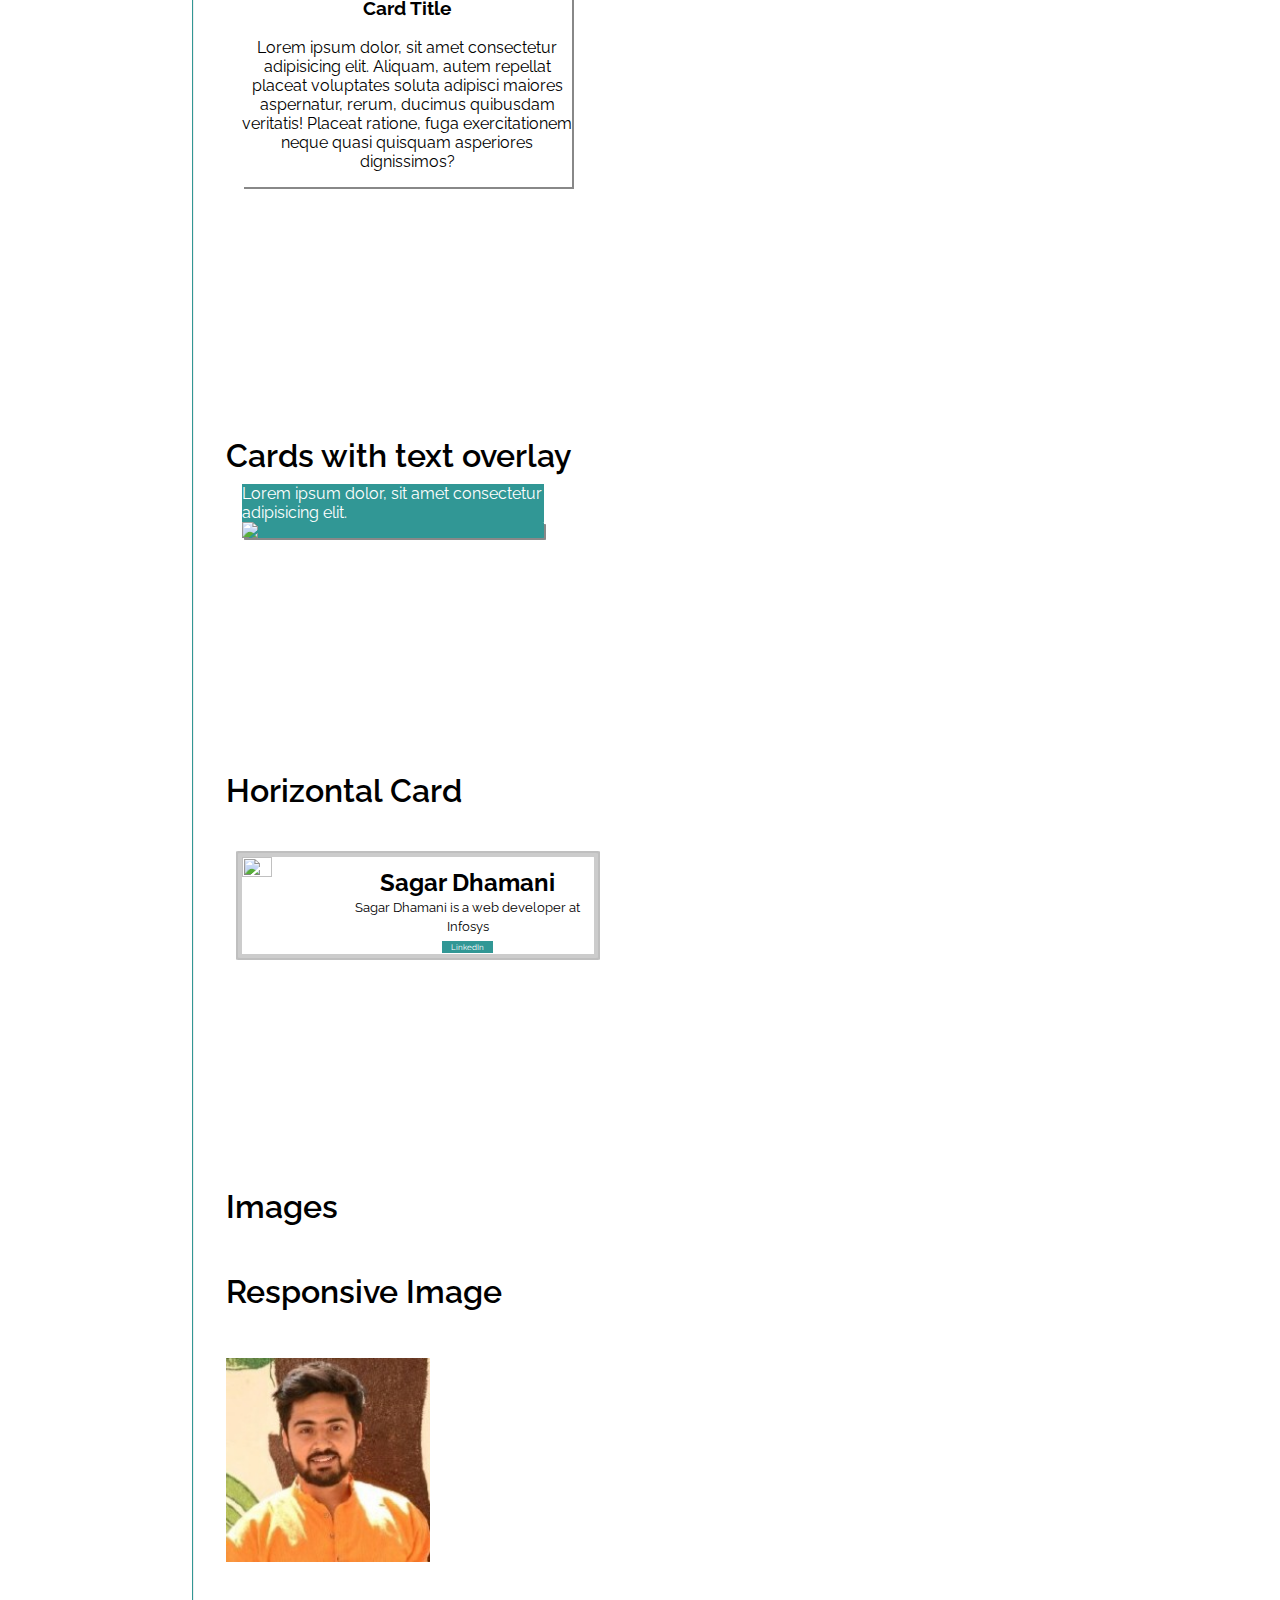
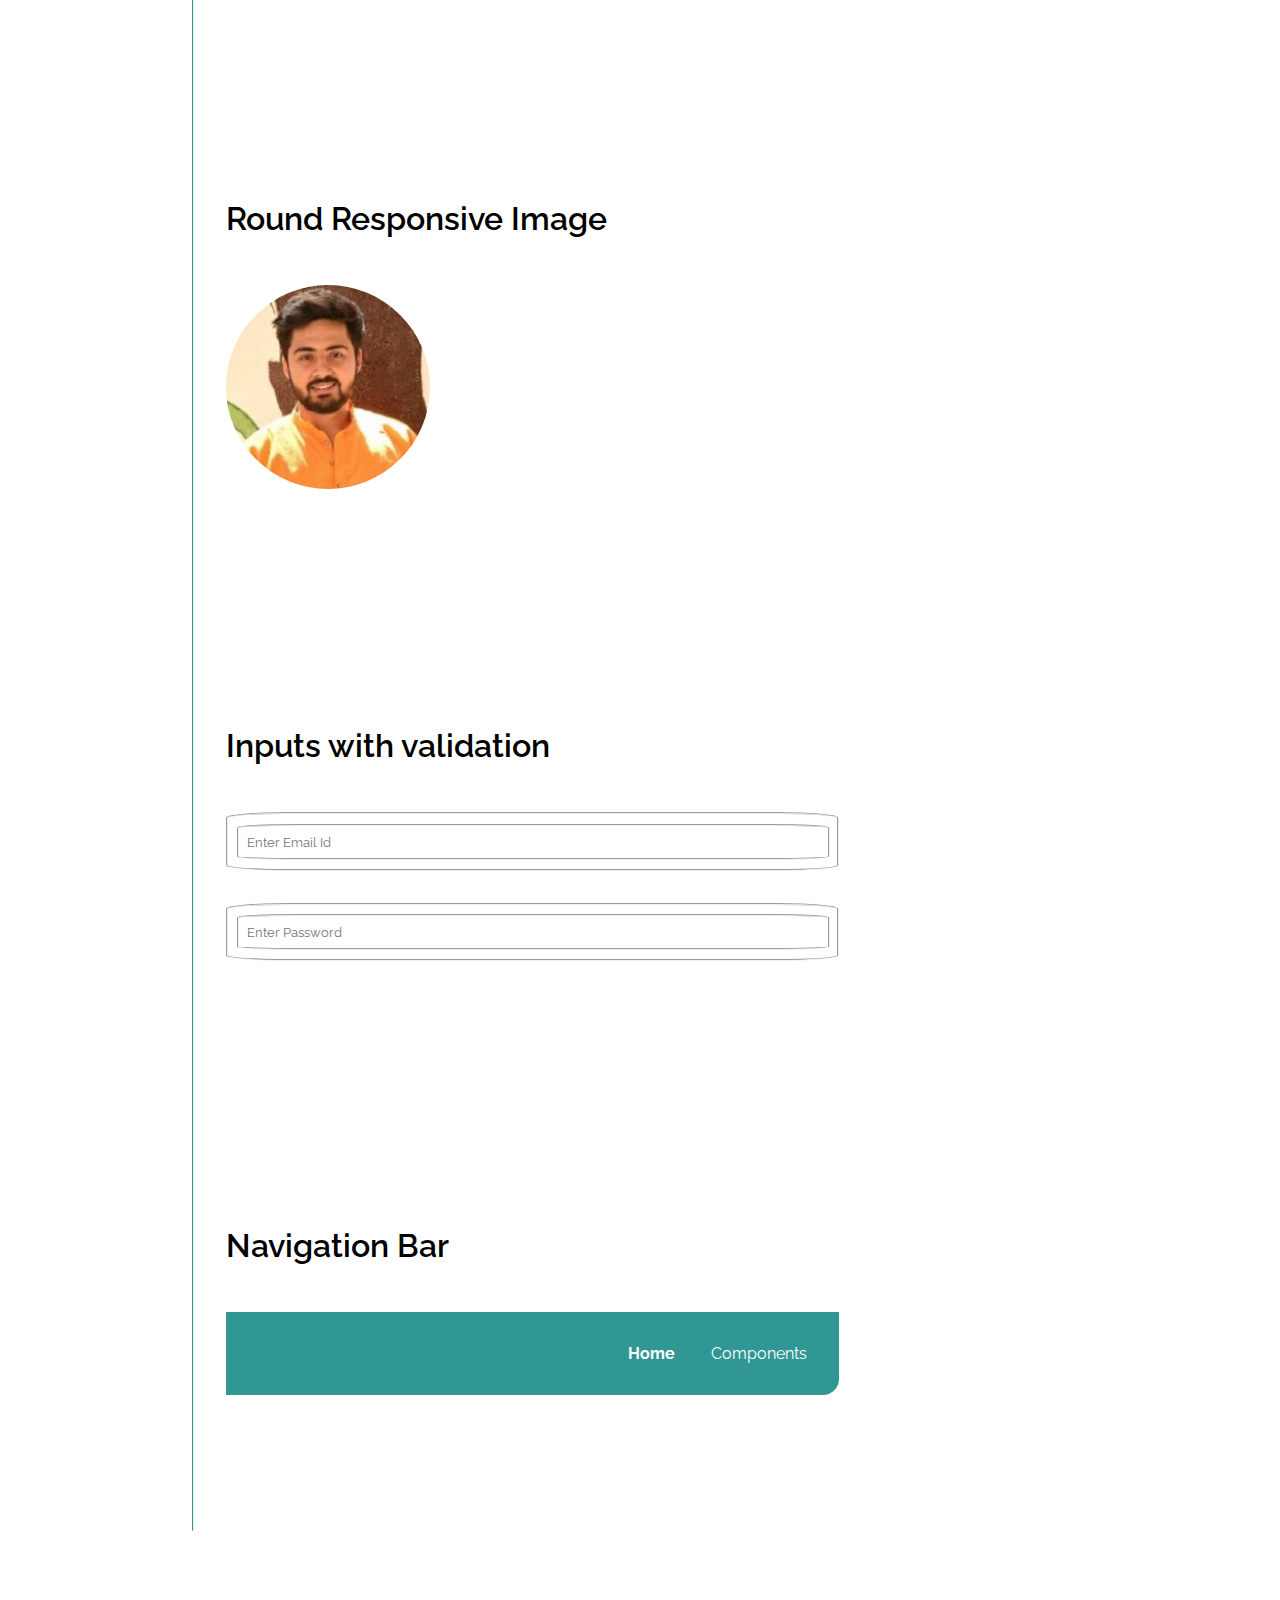
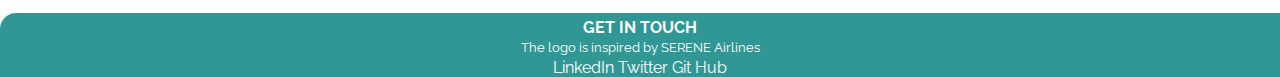
==== commit 29032ec5: "Added Nav Component" ====
--- a/components.html
+++ b/components.html
@@ -23,7 +23,7 @@
       <div class="menu-heading">Components</div>
       <ul class="menu-list">
         <li class="menu-list-item" id="avatars">
-         Avatar</li>
+          Avatar</li>
         <li class="menu-list-item" id="alerts">Alerts</li>
         <li class="menu-list-item" id="badges">Badges</li>
         <li class="menu-list-item" id="buttons">Buttons</li>
@@ -66,7 +66,7 @@
       <iframe class="iframes" src="https://www.thiscodeworks.com/embed/605db83ef8c89a0014ee9bf2"
         frameborder="0"></iframe>
 
-   
+
 
       <h2 class="components-heading">Alerts</h2>
       <div>
@@ -302,10 +302,26 @@
 
       <iframe class="iframes" src="https://www.thiscodeworks.com/embed/605dcc21f8c89a0014ee9c10"
         frameborder="0"></iframe>
+
+        <h2 class="components-heading">Navigation Bar</h2>
+
+      <div class="nav-components">
+        <nav class="navigation">
+          <ul class="list-no-bullets nav-pills">
+            <li class="list-item-inline">
+              <a class="link link-active" href="/">Home</a>
+            </li>
+            <li class="list-item-inline">
+              <a class="link" href="/components.html">Components</a>
+            </li>
+          </ul>
+        </nav>
+        <iframe class="iframes" src="https://www.thiscodeworks.com/embed/6060af15438c300014d9c1d8"  frameborder="0"></iframe>
+      </div>
     </div>
-   
+
   </div>
-  
+
   </div>
   <footer class="footer">
     <div class="footer-header">GET IN TOUCH</div>
--- a/styles.css
+++ b/styles.css
@@ -109,6 +109,10 @@
 }
 
 /* Navigation Bar */
+
+.nav-components {
+  width: 60%;
+}
 
 .navigation {
   grid-area: header;
@@ -648,8 +652,9 @@
 @media screen and (max-width: 767px) {
   .outer-div {
     width: 100%;
-    height: 80vh;
-  }
+    height: 75vh;
+  }
+
   .menu {
     width: 99%;
     display: none;
@@ -712,6 +717,16 @@
     margin: 0;
   }
 
+  .navigation {
+    height: 2rem;
+    display: block;
+    padding: 0.2rem;
+    text-align: right;
+  }
+  .navigation .list-no-bullets {
+    font-size: x-small;
+    display: inline;
+  }
   .footer .footer-header {
     font-size: 60%;
   }
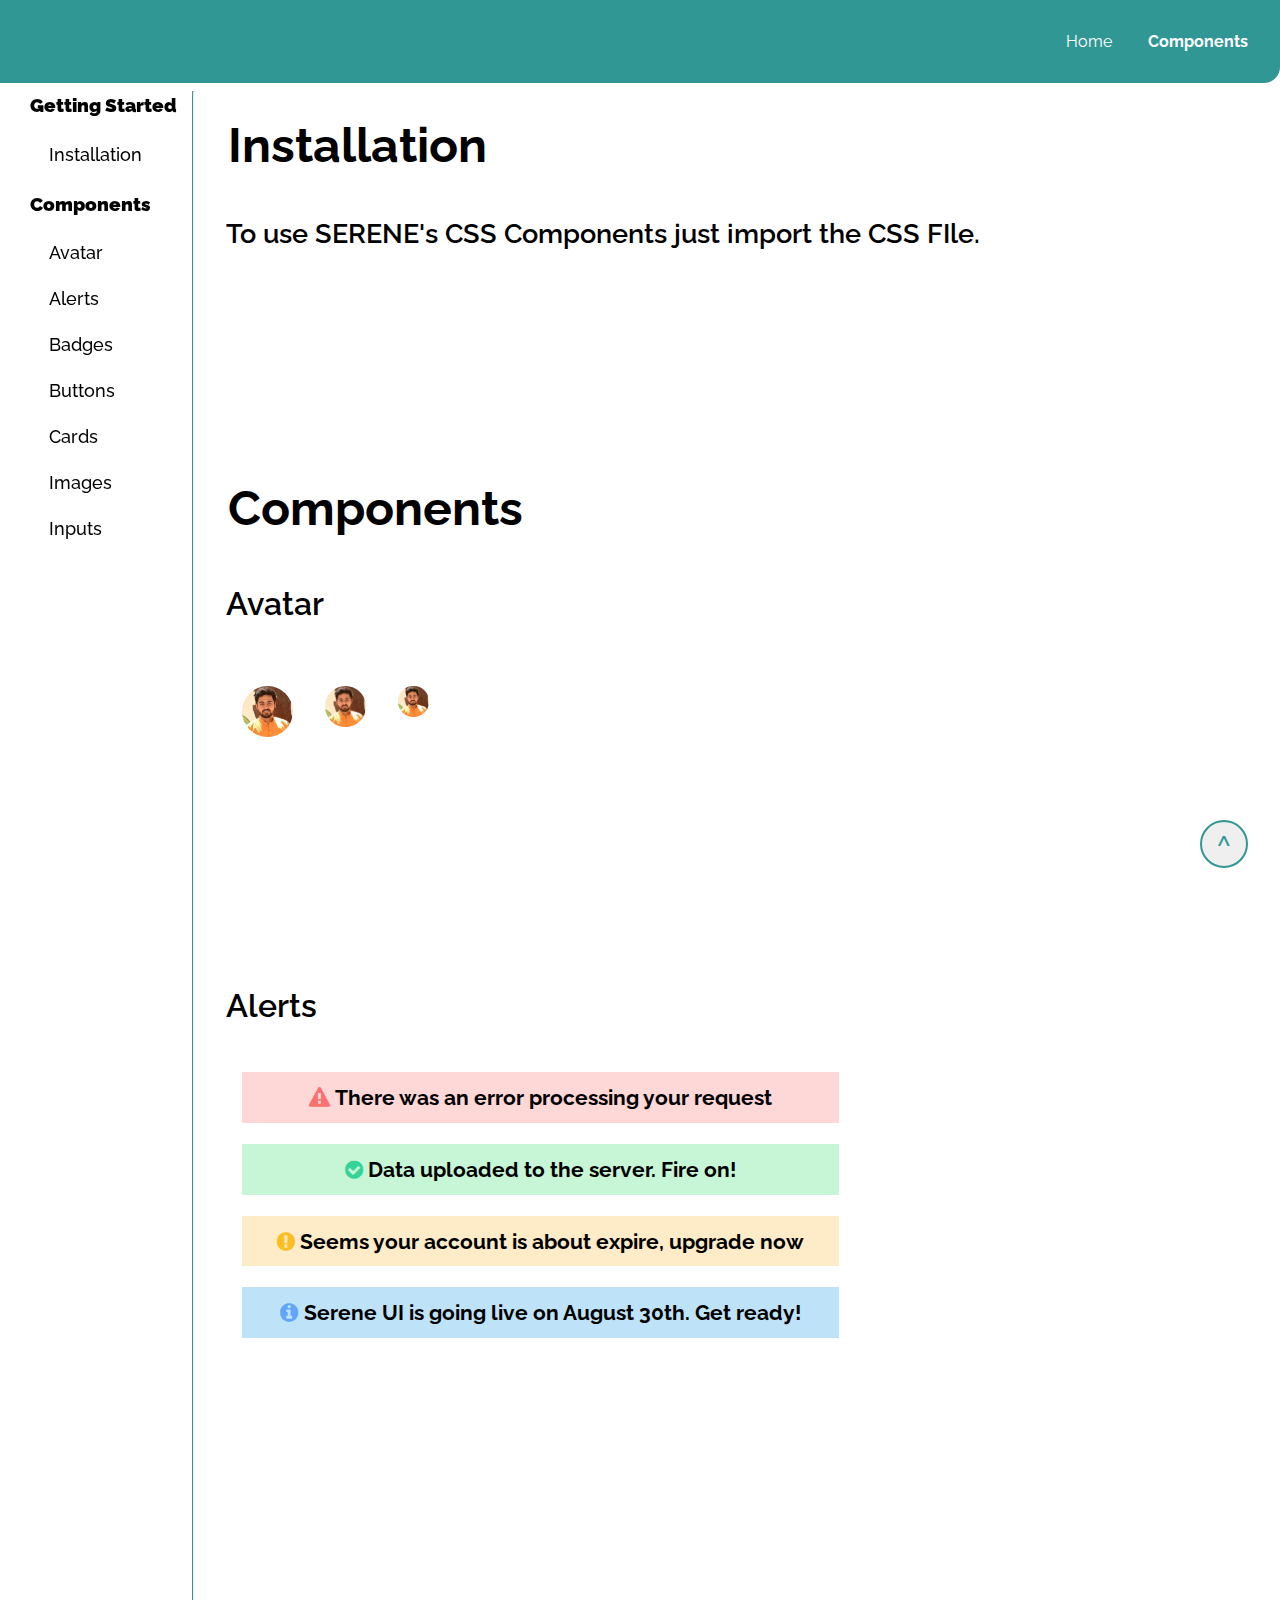
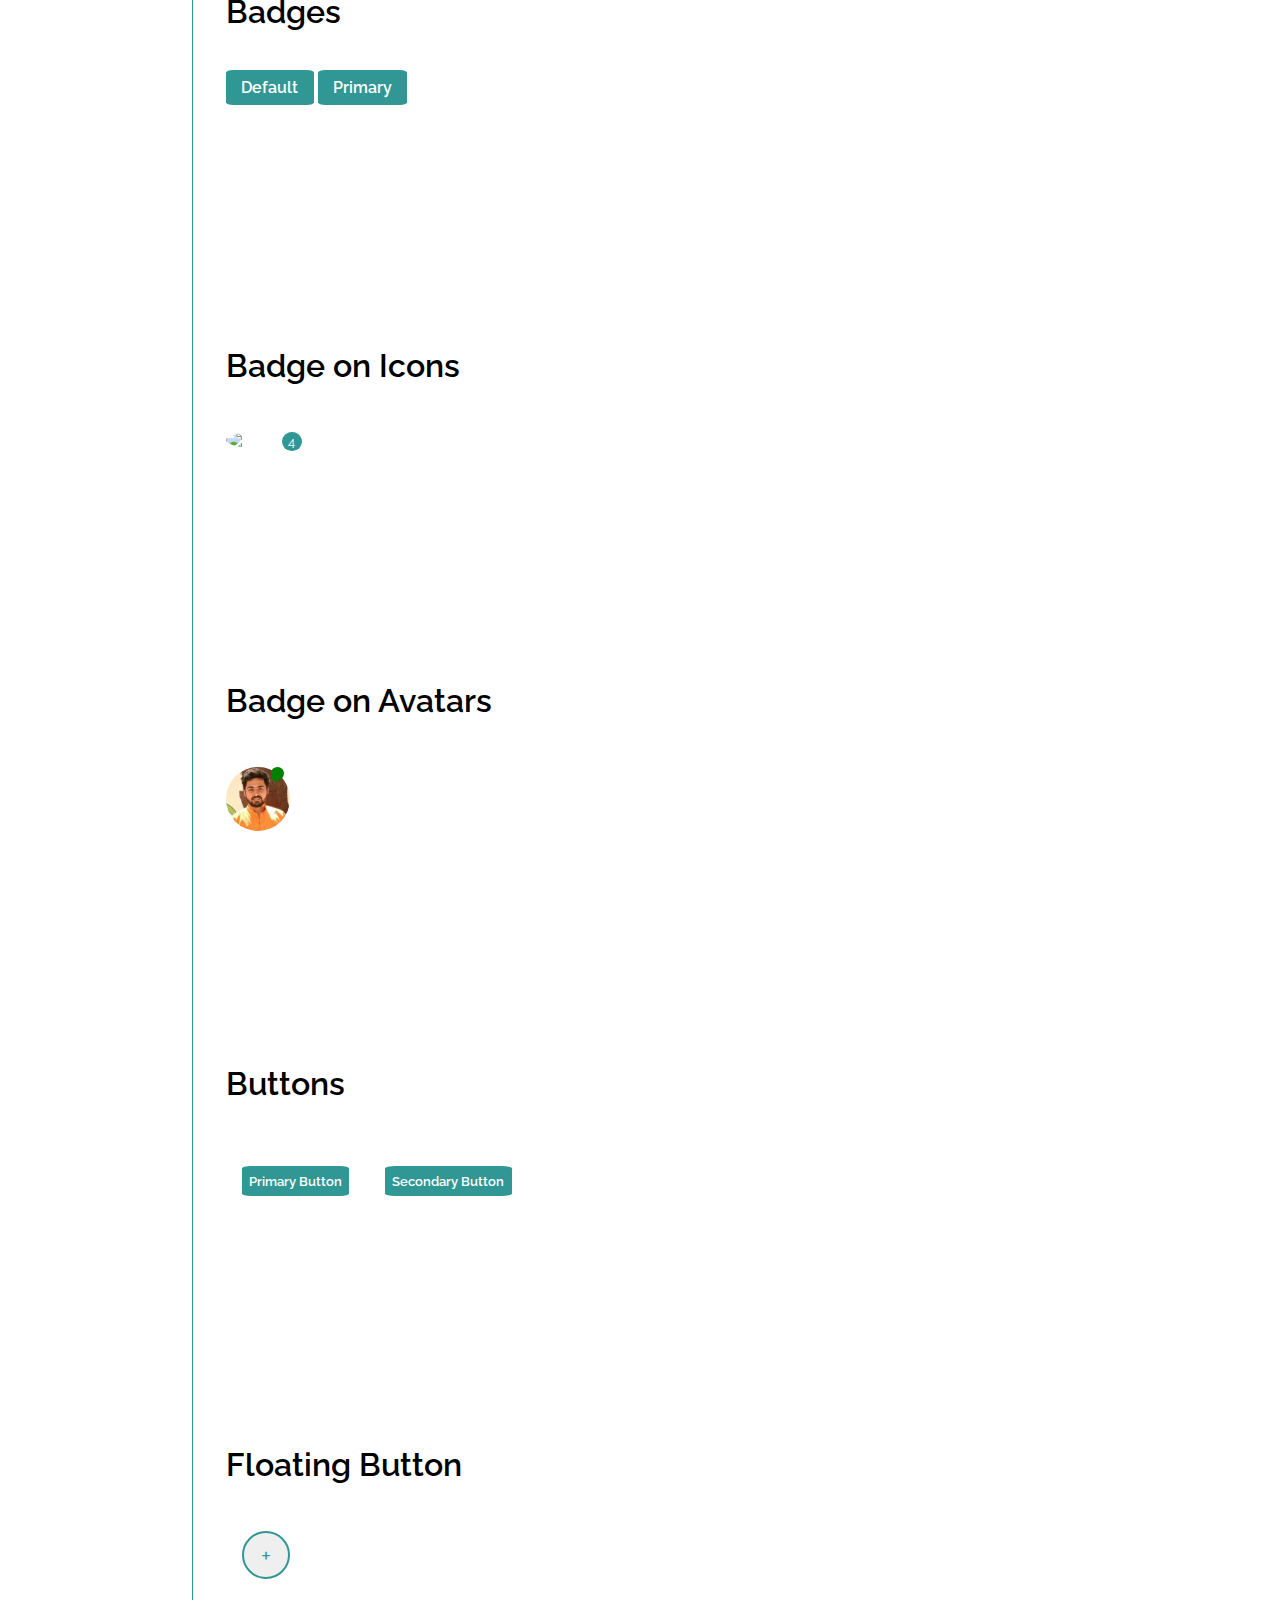
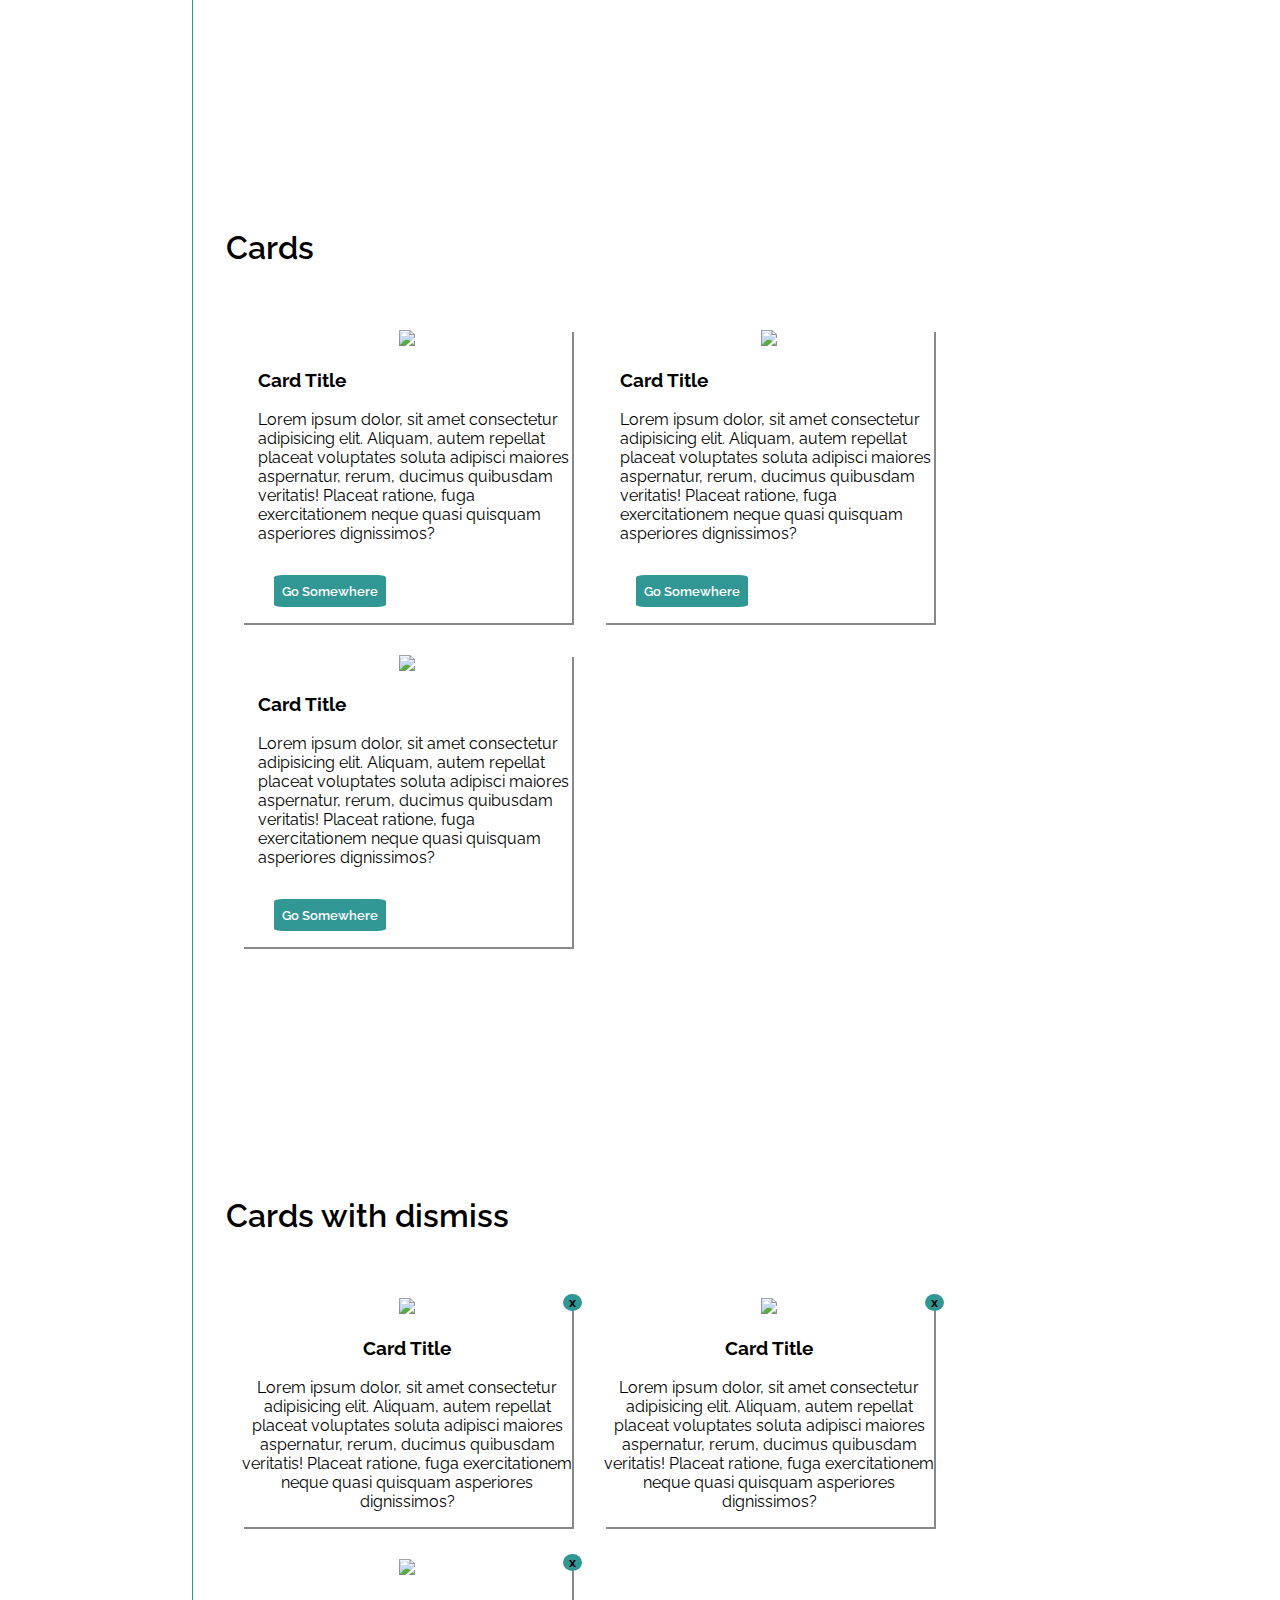
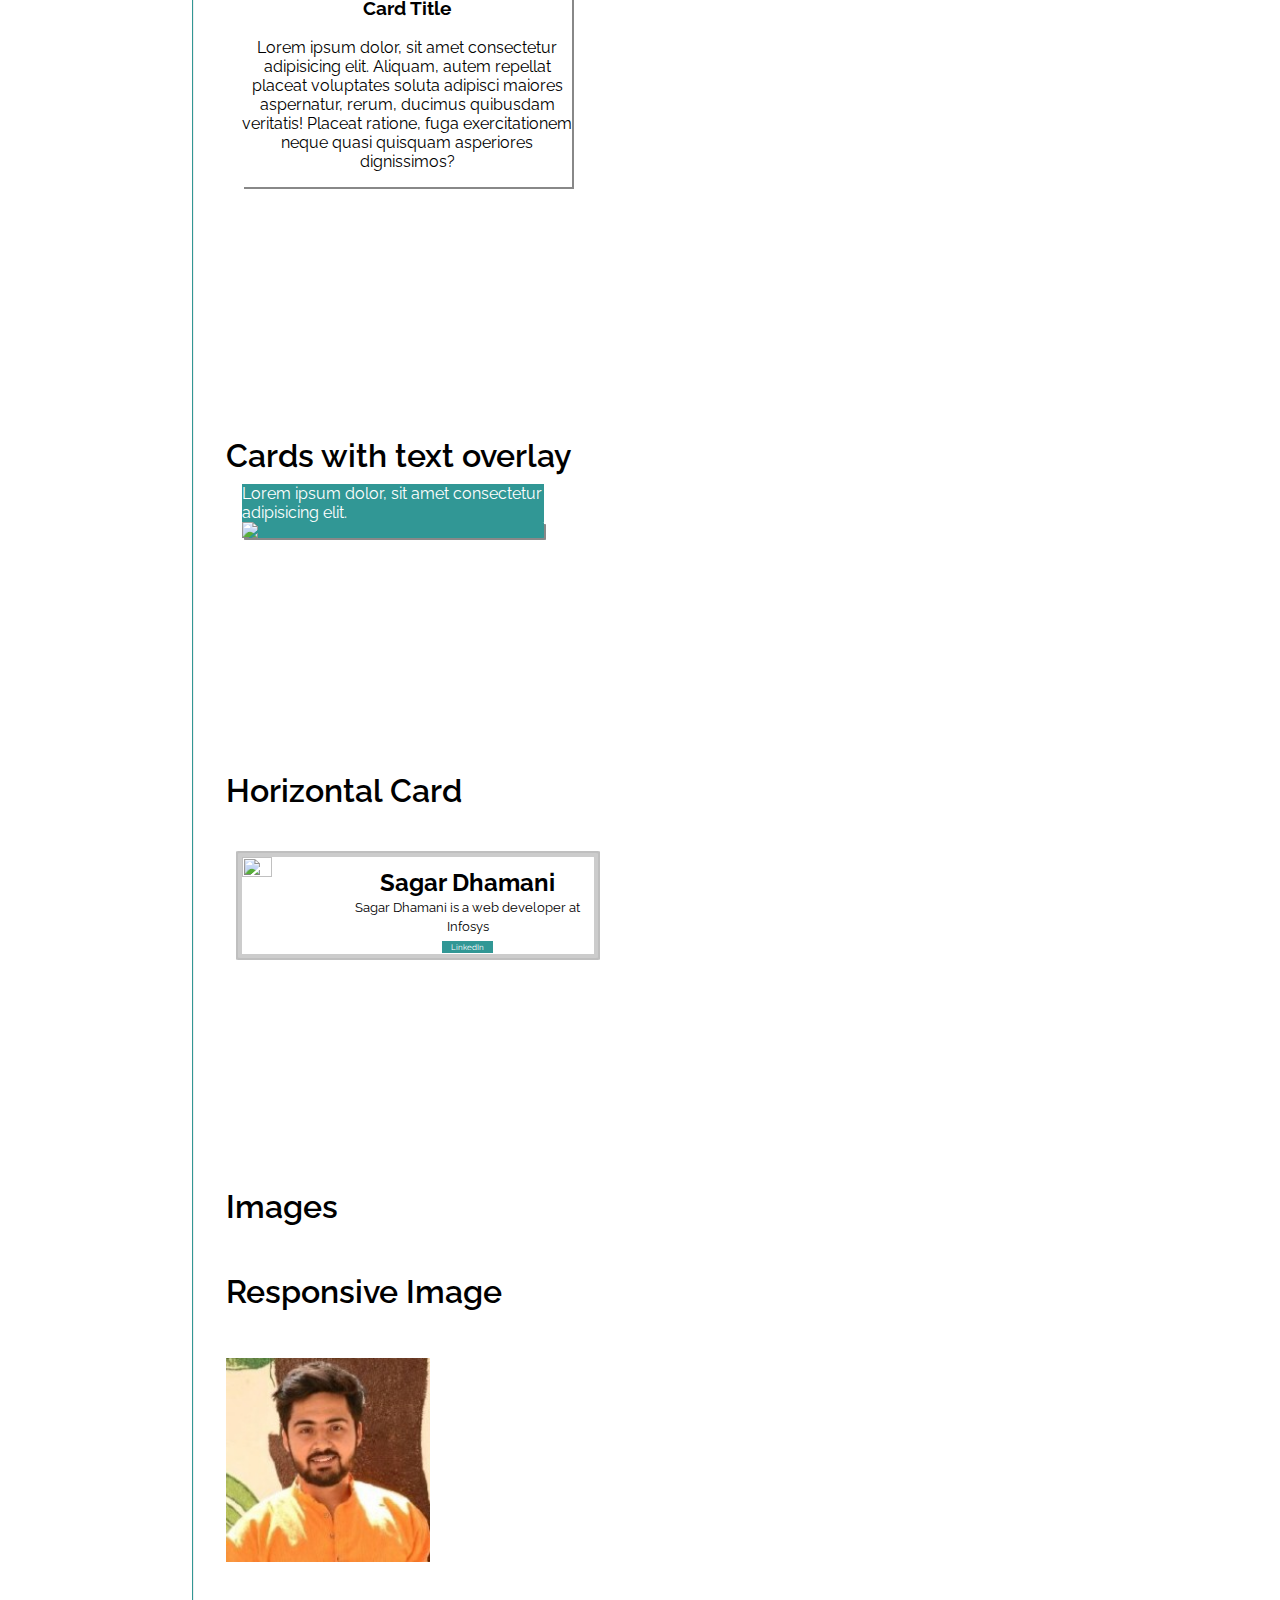
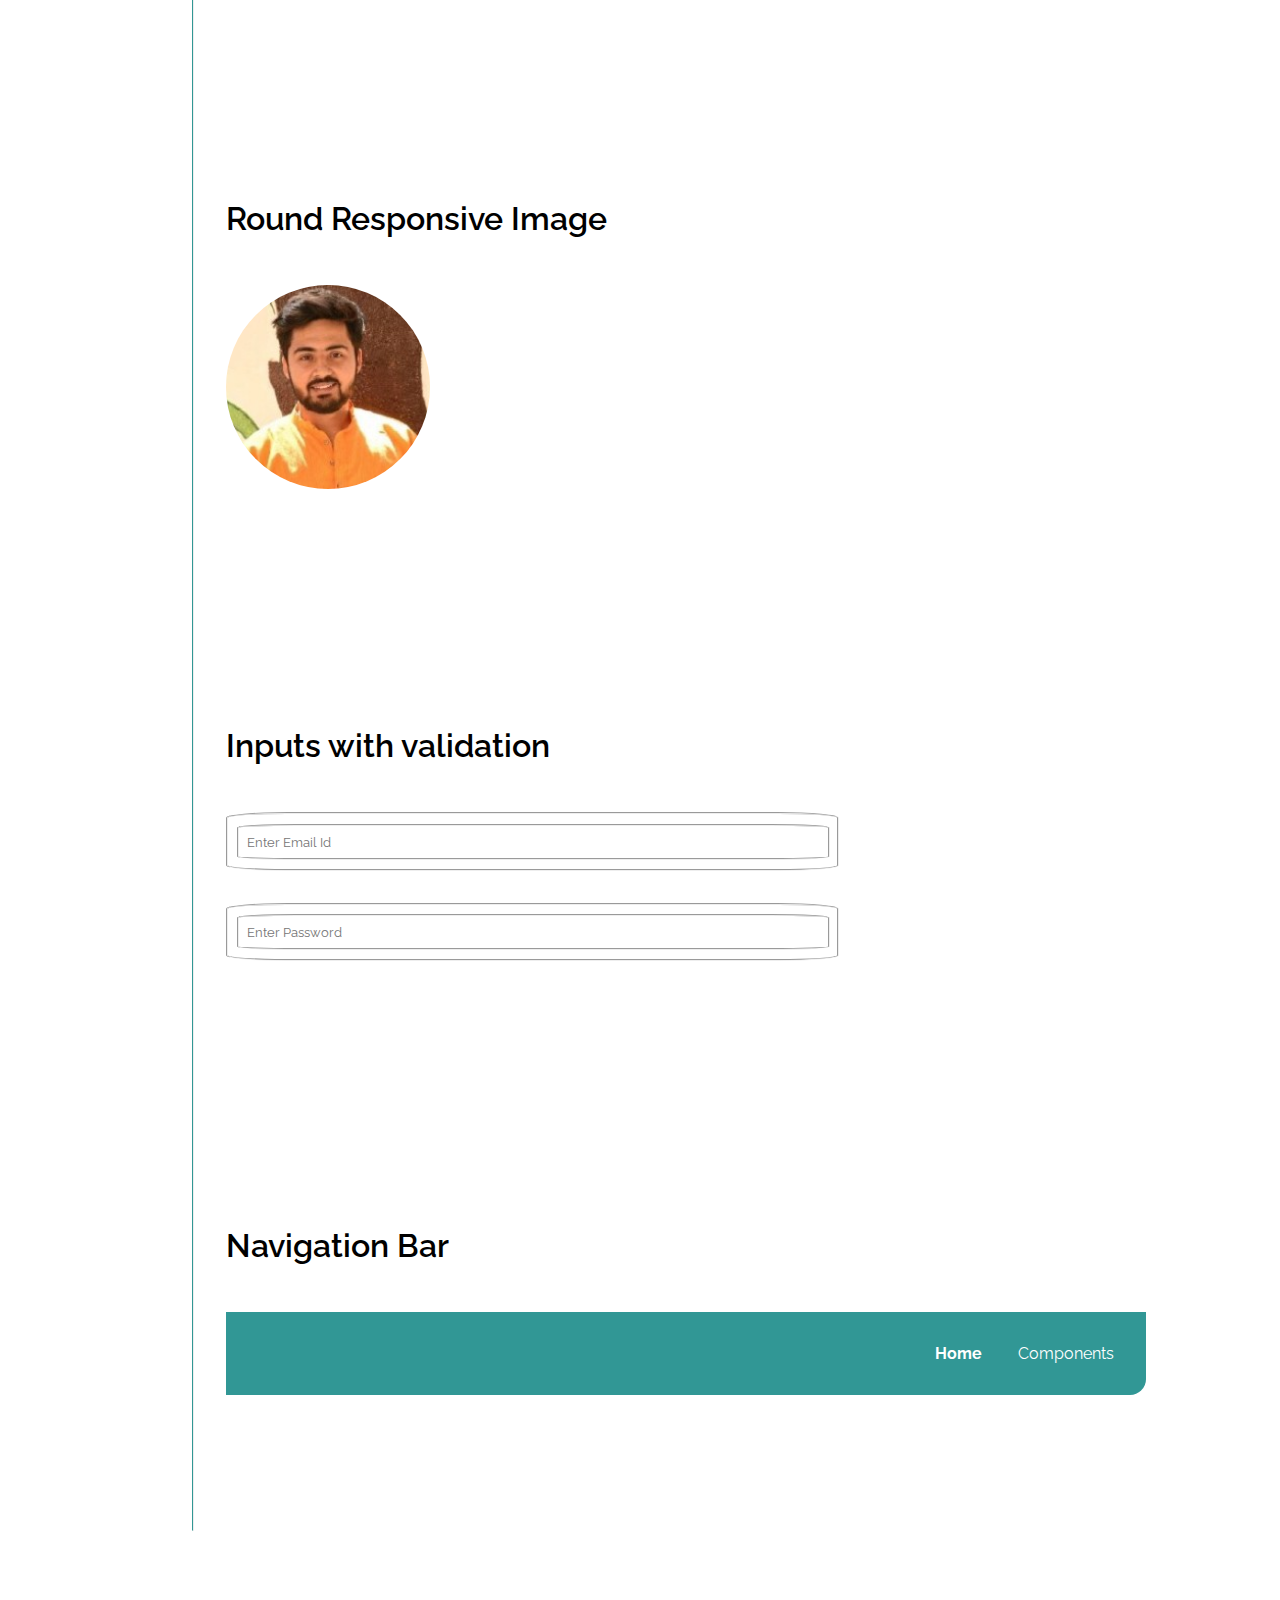
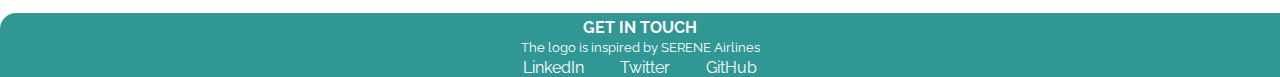
==== commit 6689376e: "added  margin to the footfer" ====
--- a/components.html
+++ b/components.html
@@ -334,7 +334,7 @@
         <a class="link" href="https://twitter.com/SagarDhamani1">Twitter</a>
       </li>
       <li class="list-item-inline">
-        <a class="link" href="https://github.com/sdhamani">Git Hub</a>
+        <a class="link" href="https://github.com/sdhamani">GitHub</a>
       </li>
     </ul>
   </footer>
--- a/styles.css
+++ b/styles.css
@@ -111,7 +111,7 @@
 /* Navigation Bar */
 
 .nav-components {
-  width: 60%;
+  width: 90%;
 }
 
 .navigation {
@@ -630,6 +630,7 @@
   margin: 0;
   margin-block-start: 0;
   margin-block-end: 0;
+  padding-inline-start: 0px;
 }
 
 .footer .footer-header {
@@ -638,8 +639,9 @@
   font-size: 1rem;
 }
 
-.footer ul {
-  padding-inline-start: 0px;
+.footer .list-item-inline {
+  margin: 1rem;
+  font-size: medium;
 }
 
 .footer-text {
@@ -663,9 +665,9 @@
     color: var(--button-text-color);
     z-index: 1;
     padding: 2rem;
-    padding-top: 2rem;
+    padding-top: 1rem;
     position: fixed;
-    top: 80px;
+    top: 3.98rem;
   }
 
   .content {
@@ -717,16 +719,36 @@
     margin: 0;
   }
 
+  .nav-components {
+    width: 100%;
+  }
+
   .navigation {
-    height: 2rem;
-    display: block;
+    height: 4rem;
+    display: flex;
     padding: 0.2rem;
     text-align: right;
-  }
+    align-items: center;
+  }
+
   .navigation .list-no-bullets {
     font-size: x-small;
-    display: inline;
-  }
+  }
+
+  .bar1,
+  .bar2,
+  .bar3 {
+    width: 2 rem;
+    height: 0.3rem;
+    background-color: var(--button-text-color);
+    margin: 6px 0;
+  }
+
+  .container {
+    display: inline-block;
+    top: 0.8rem;
+  }
+
   .footer .footer-header {
     font-size: 60%;
   }
@@ -748,6 +770,7 @@
     padding: 0;
     padding-bottom: 0.4rem;
   }
+
   .footer ul {
     margin: 0;
     padding: 0;
@@ -799,8 +822,4 @@
   .avatar-l {
     width: 8%;
   }
-
-  .container {
-    display: inline-block;
-  }
-}
+}
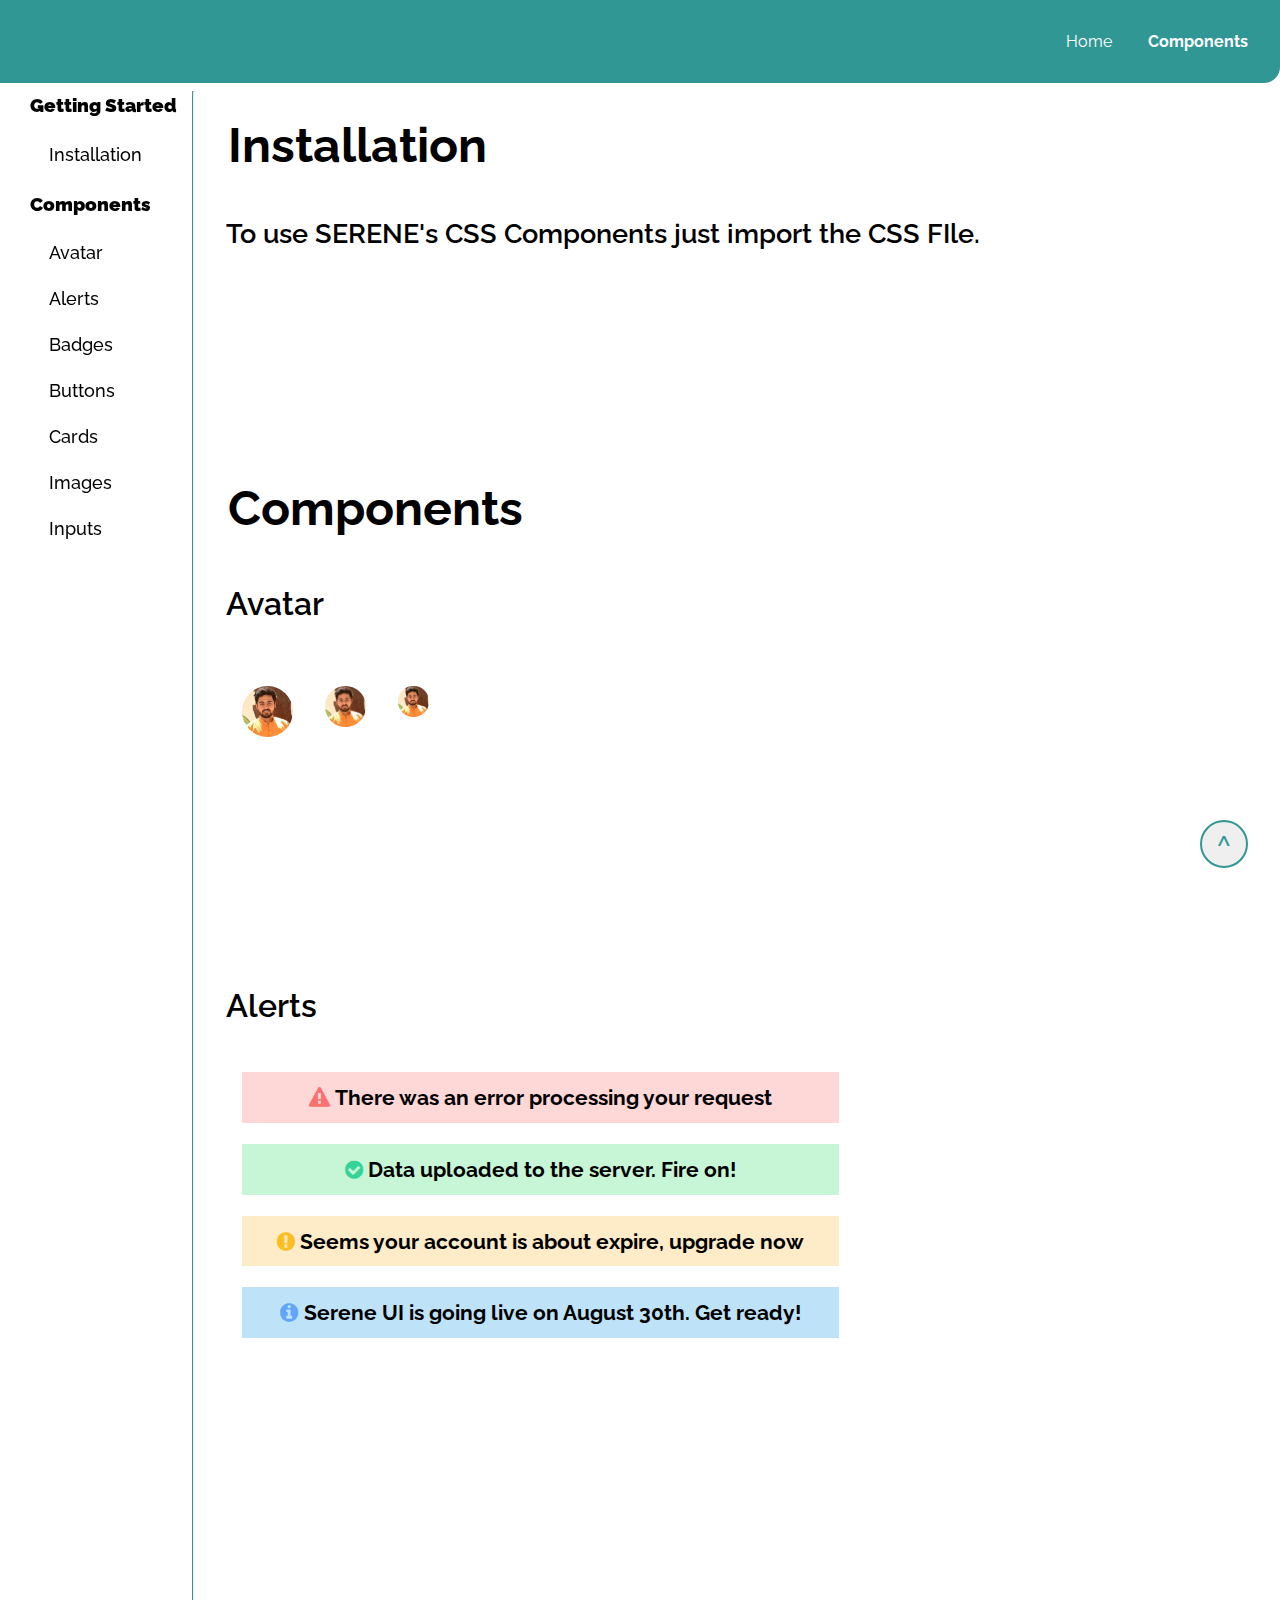
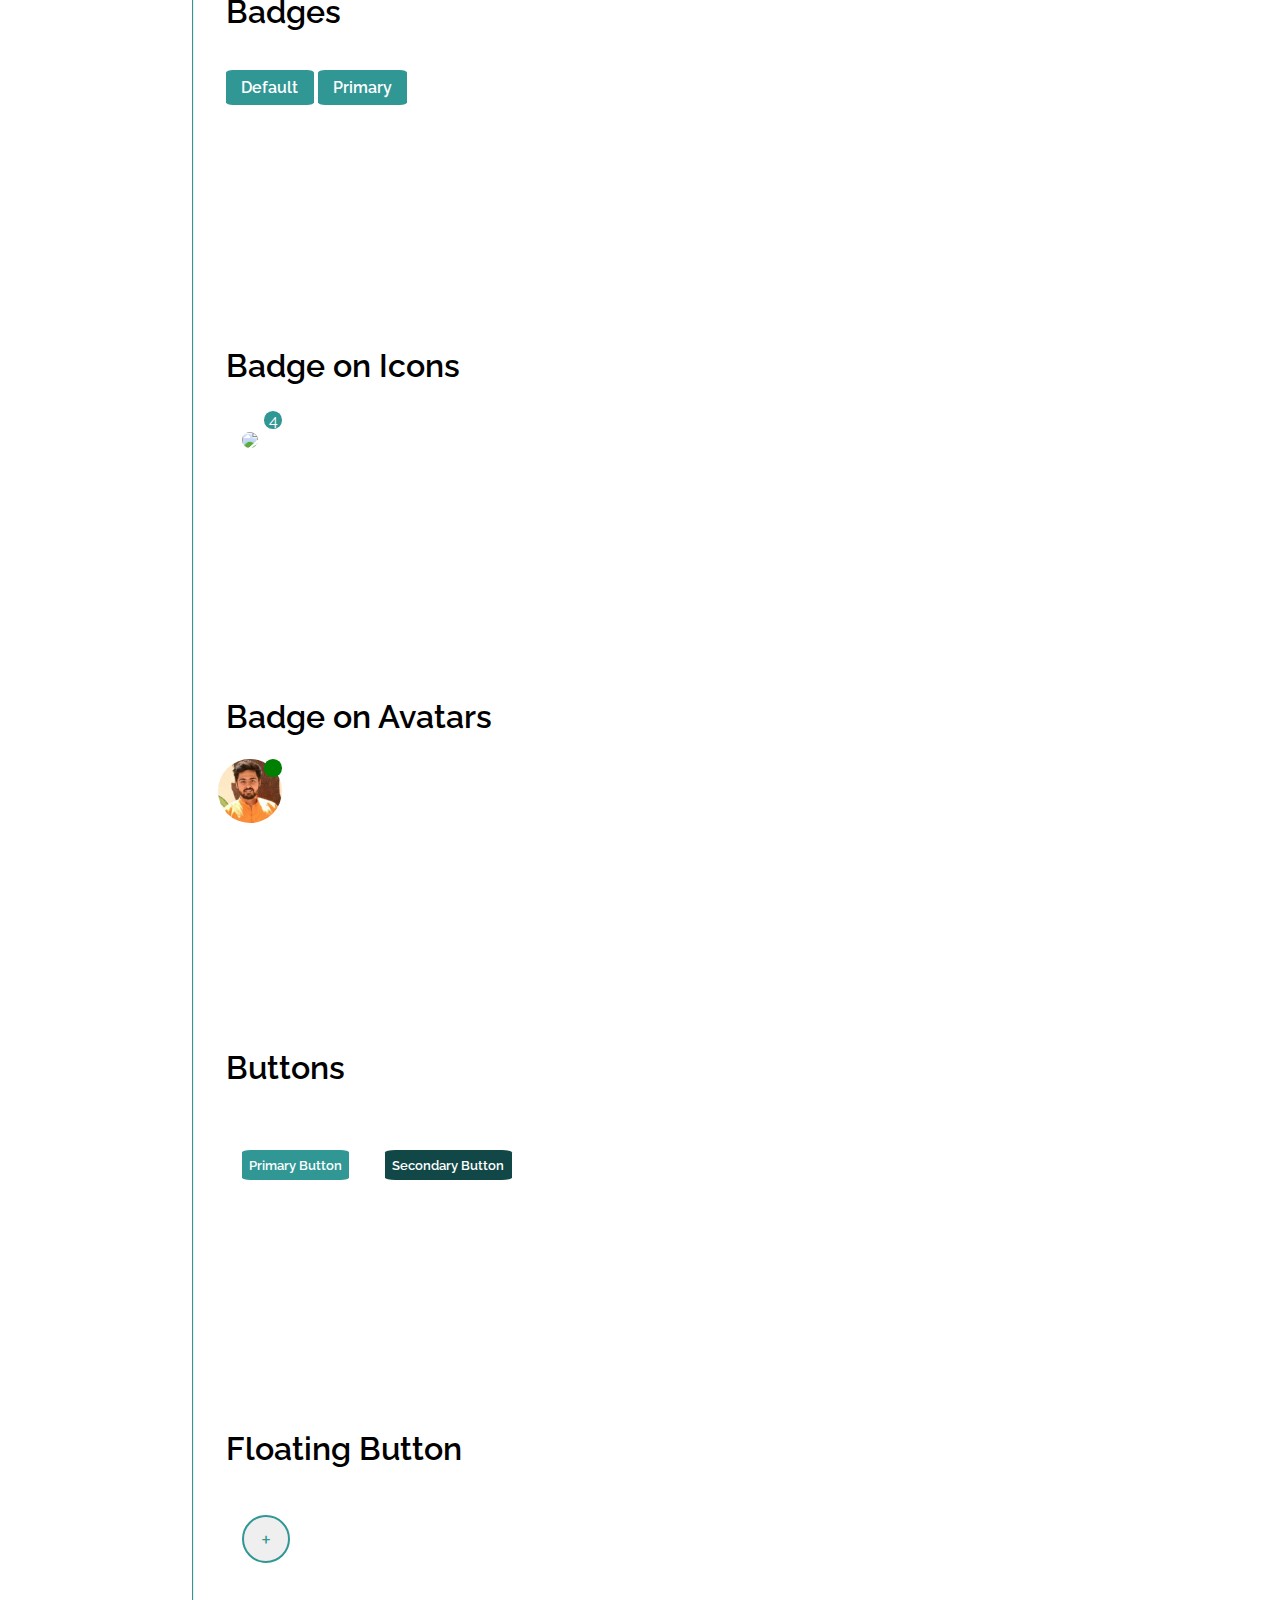
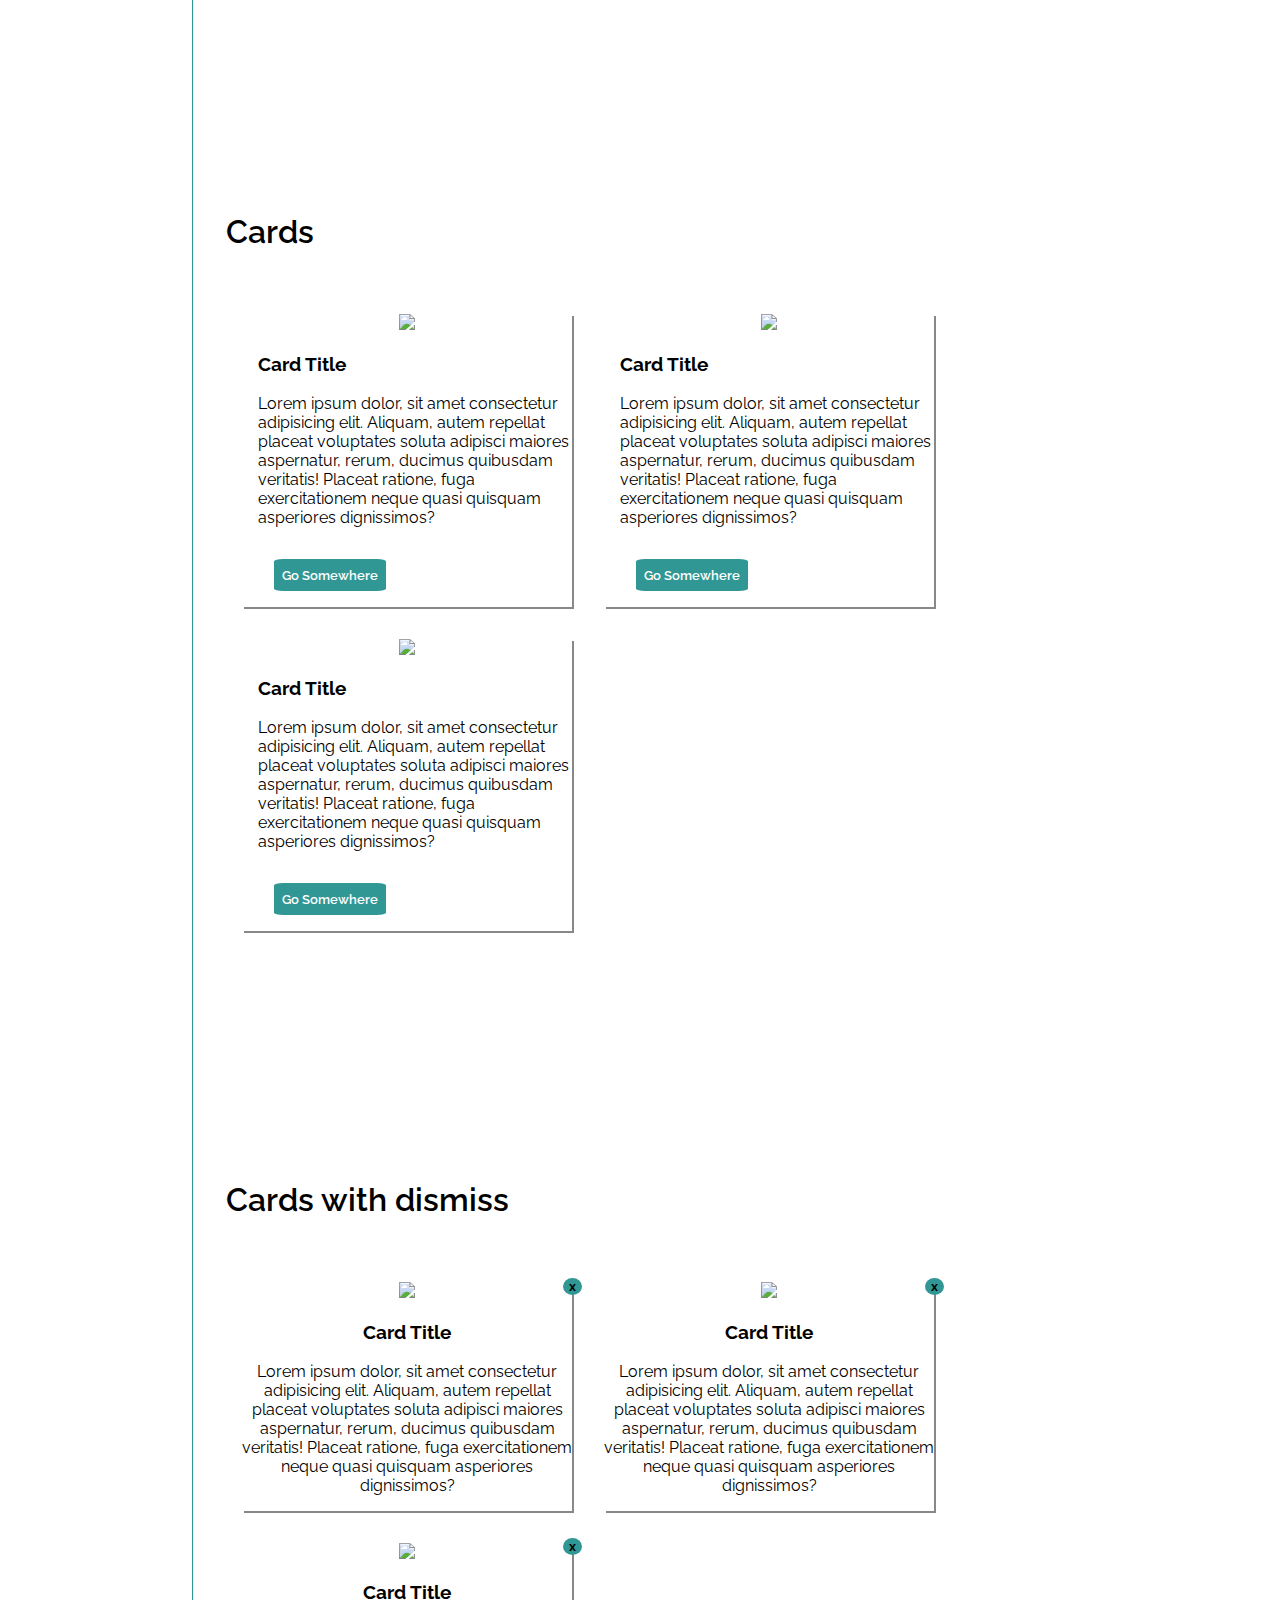
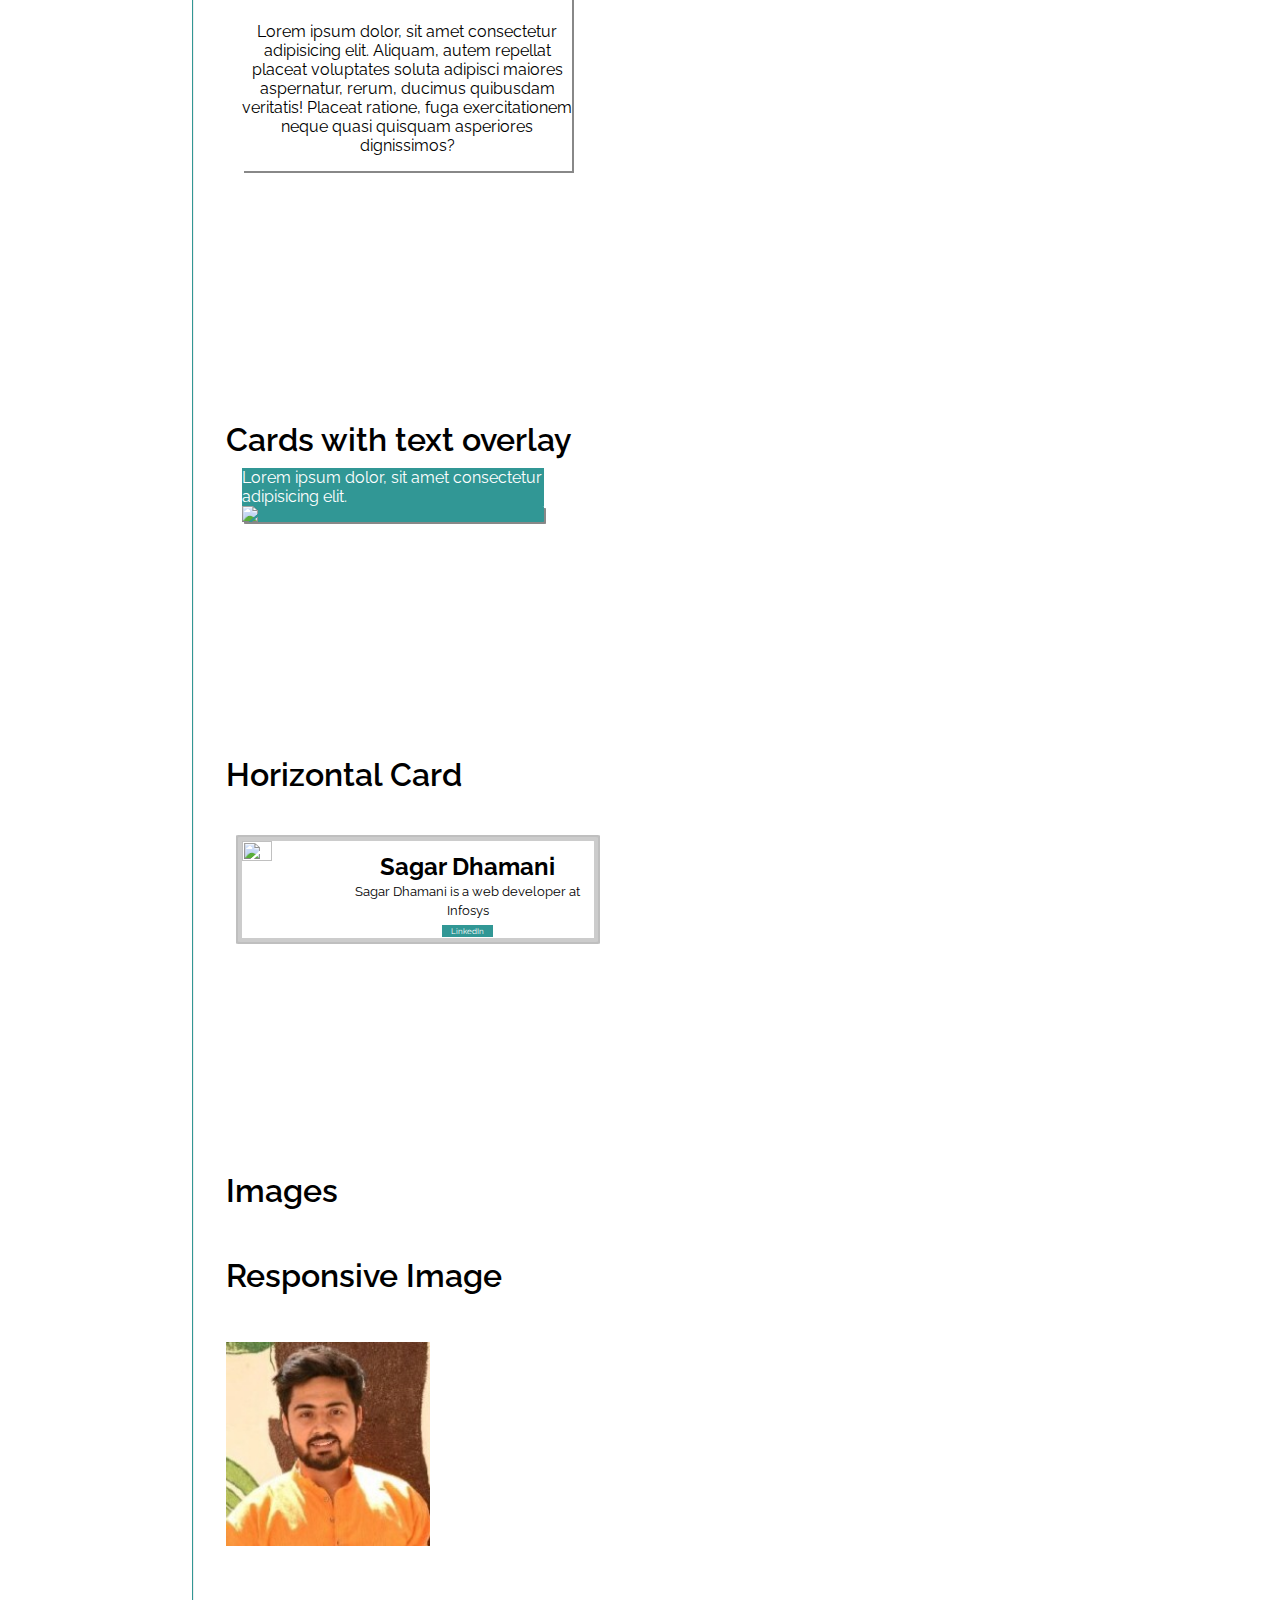
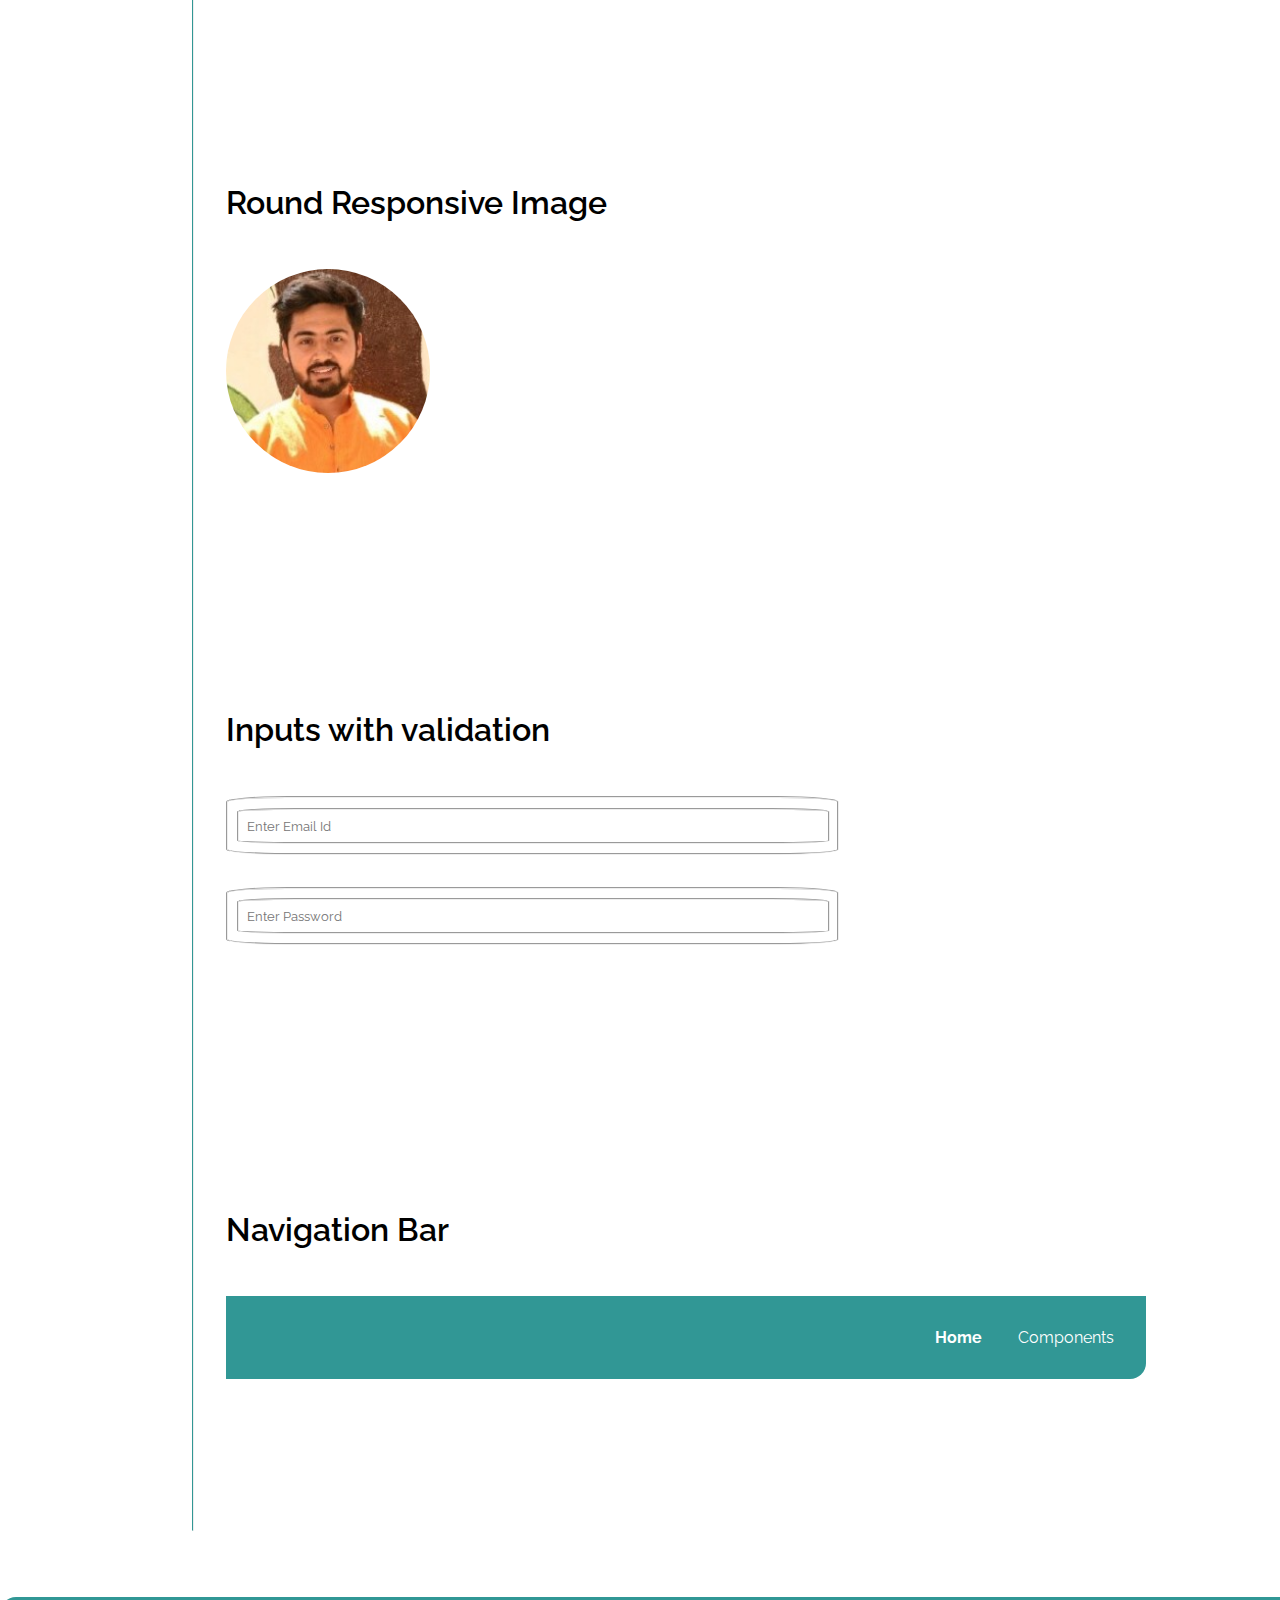
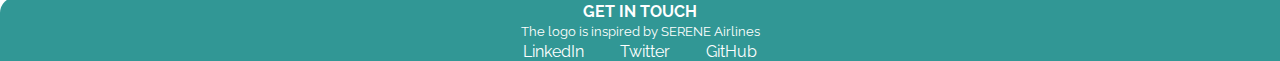
==== commit 7e25efef: "Changed badge on icons styling" ====
--- a/components.html
+++ b/components.html
@@ -47,6 +47,8 @@
         </li>
       </ul>
     </nav>
+
+   
     <hr class="vl" width="2" size="500">
     <div class="content">
       <div class="installation">
@@ -120,6 +122,8 @@
         <img class="badge-icons" src="Images/icons8_shopping_cart_50px_1.png" />
         <span class="badge-on-icon">4</span>
       </div>
+     
+      
       <iframe class="iframes" src="https://www.thiscodeworks.com/embed/605dc586f8c89a0014ee9bfb"
         frameborder="0"></iframe>
 
@@ -265,11 +269,7 @@
             </div>
           </div>
         </div>
-
-
-
-      </div>
-
+      </div>
       <iframe class="iframes" src="https://www.thiscodeworks.com/embed/605dcafff8c89a0014ee9c0c"
         frameborder="0"></iframe>
 
@@ -319,7 +319,6 @@
         <iframe class="iframes" src="https://www.thiscodeworks.com/embed/6060af15438c300014d9c1d8"  frameborder="0"></iframe>
       </div>
     </div>
-
   </div>
 
   </div>
--- a/styles.css
+++ b/styles.css
@@ -327,33 +327,39 @@
   position: relative;
   border-radius: 2px;
   display: flex;
+  justify-content: center;
+  align-items: center;
+  width: 1rem;
+  height: 1rem;
+  margin: 1rem 1rem;
 }
 
 .badge-on-icon {
-  width: -39.7rem;
-  height: 1.2rem;
+  width: 1.1rem;
+  height: 1.1rem;
   border-radius: 50%;
   position: absolute;
-  top: 0px;
-  left: 3.5rem;
+  right: -1.5rem;
+  top: -1.3rem;
   background-color: var(--primary-color);
   color: var(--button-text-color);
-  font-size: 0.8rem;
   display: flex;
   justify-content: center;
   align-items: center;
-  padding: 0.4rem;
 }
 
 .online-badge-on-icon {
-  width: 0.8rem;
-  height: 0.8rem;
+  width: 1.1rem;
+  height: 1.1rem;
   border-radius: 50%;
   position: absolute;
-  top: 0px;
   background-color: green;
-  left: 2.8rem;
+  right: -1.5rem;
+  top: -1.5rem;
   color: green;
+  display: flex;
+  justify-content: center;
+  align-items: center;
 }
 
 .badge-icons {
@@ -383,6 +389,10 @@
   padding: 0.7%;
   border-radius: 8%;
   font-weight: 600;
+}
+
+.seconday-button {
+  background-color: var(--secondary-color);
 }
 
 .primary-button:hover {
